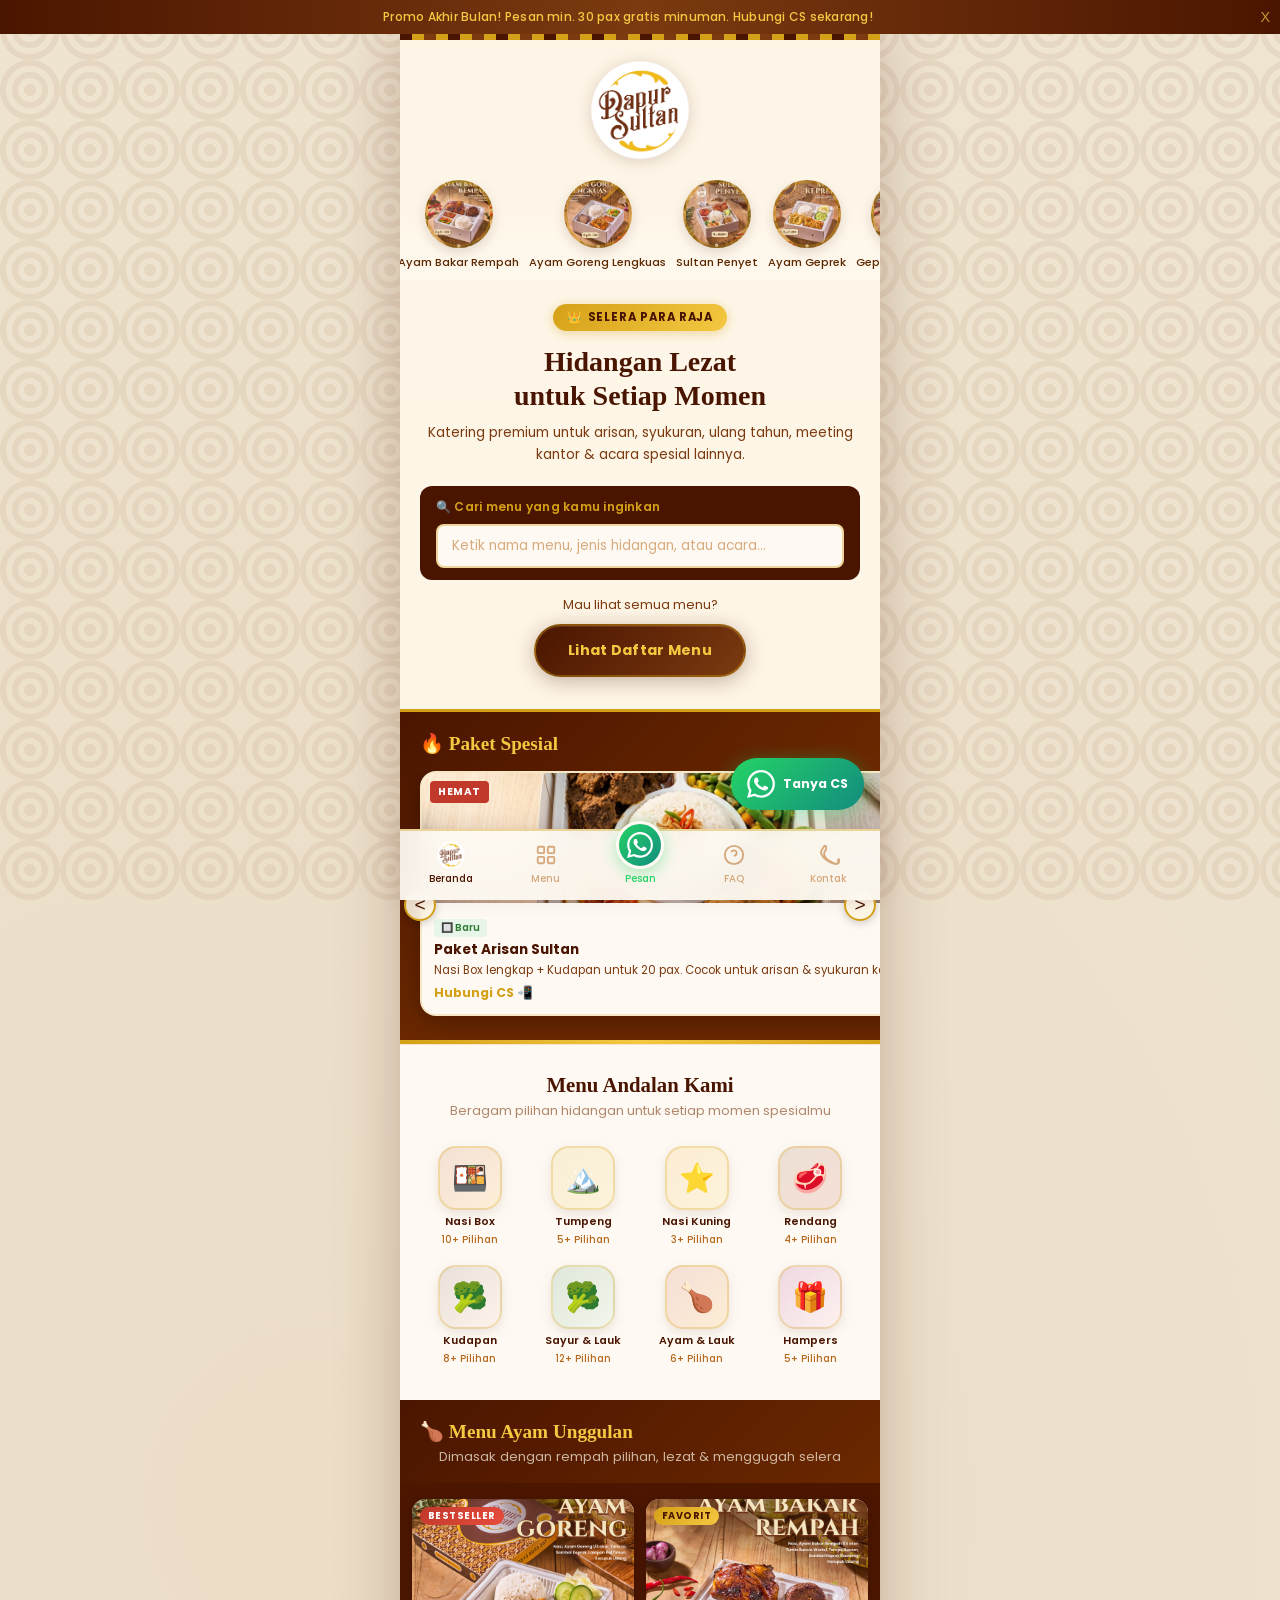
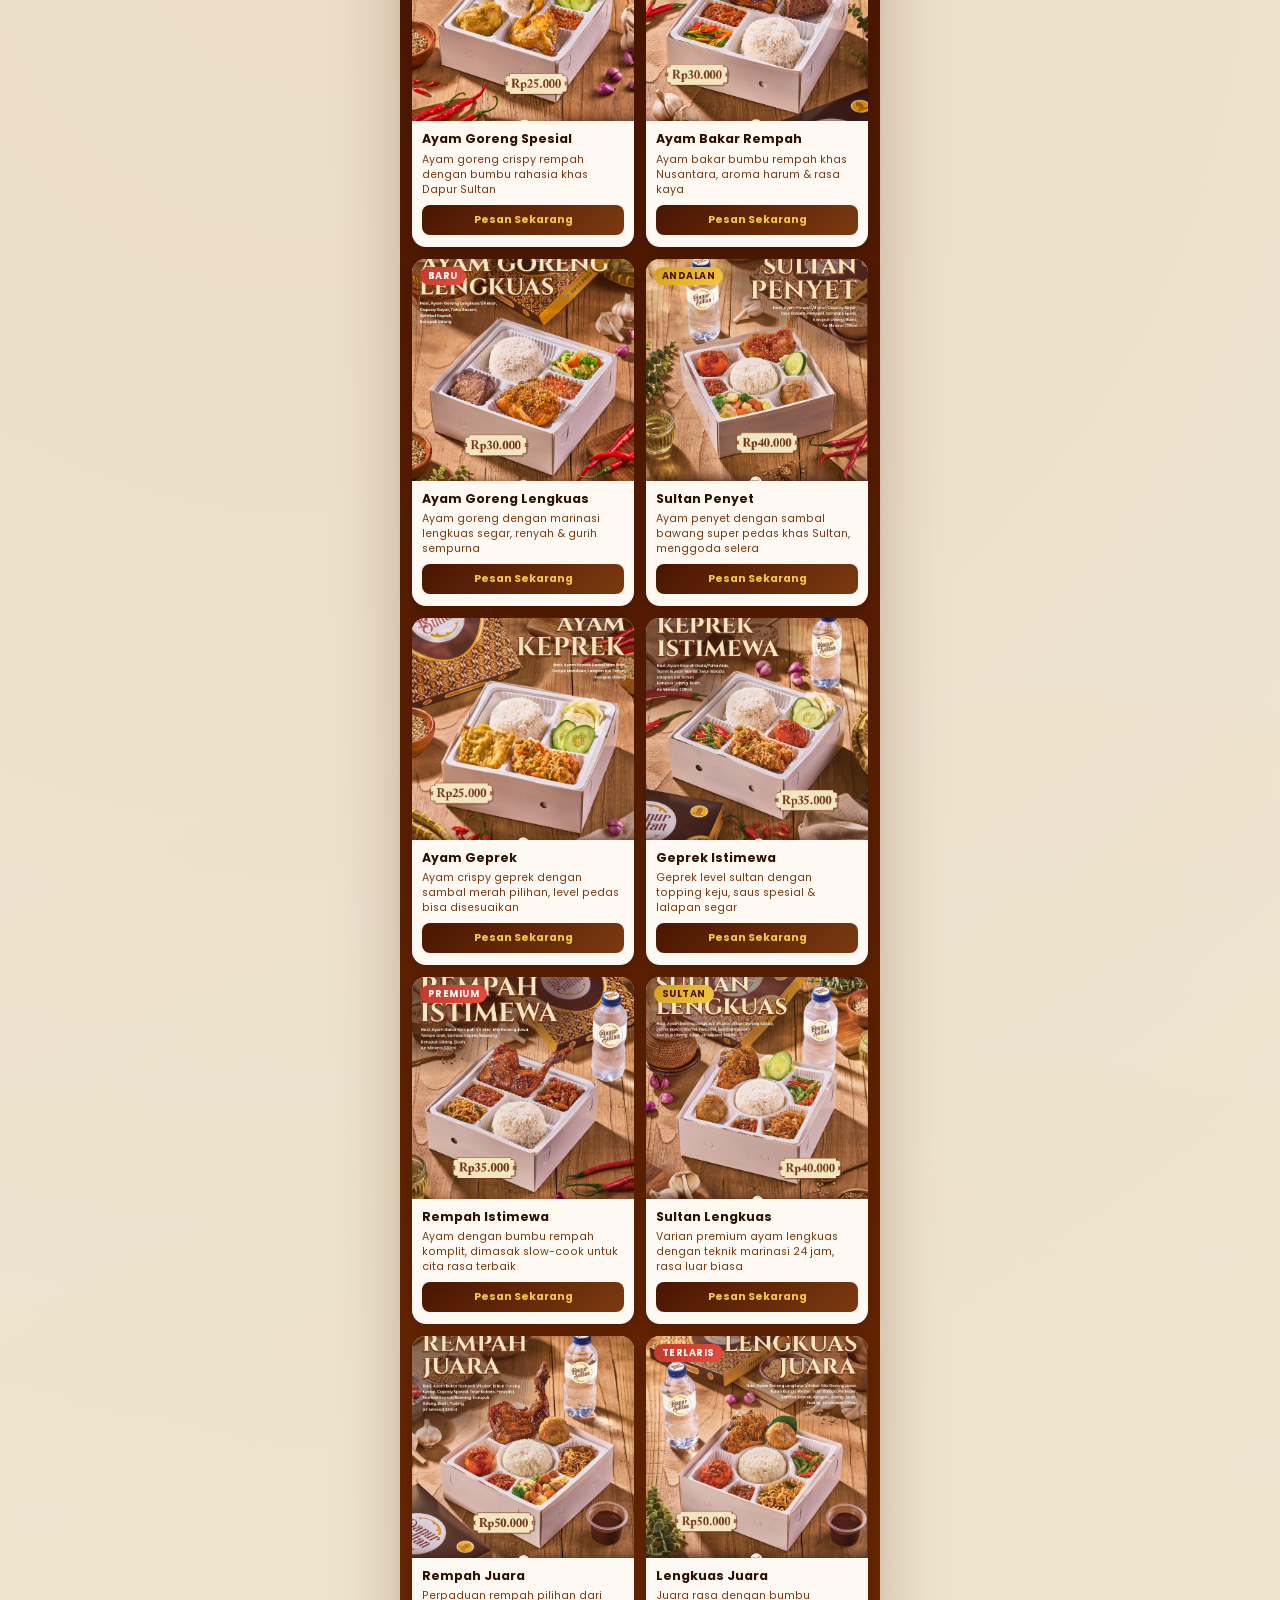
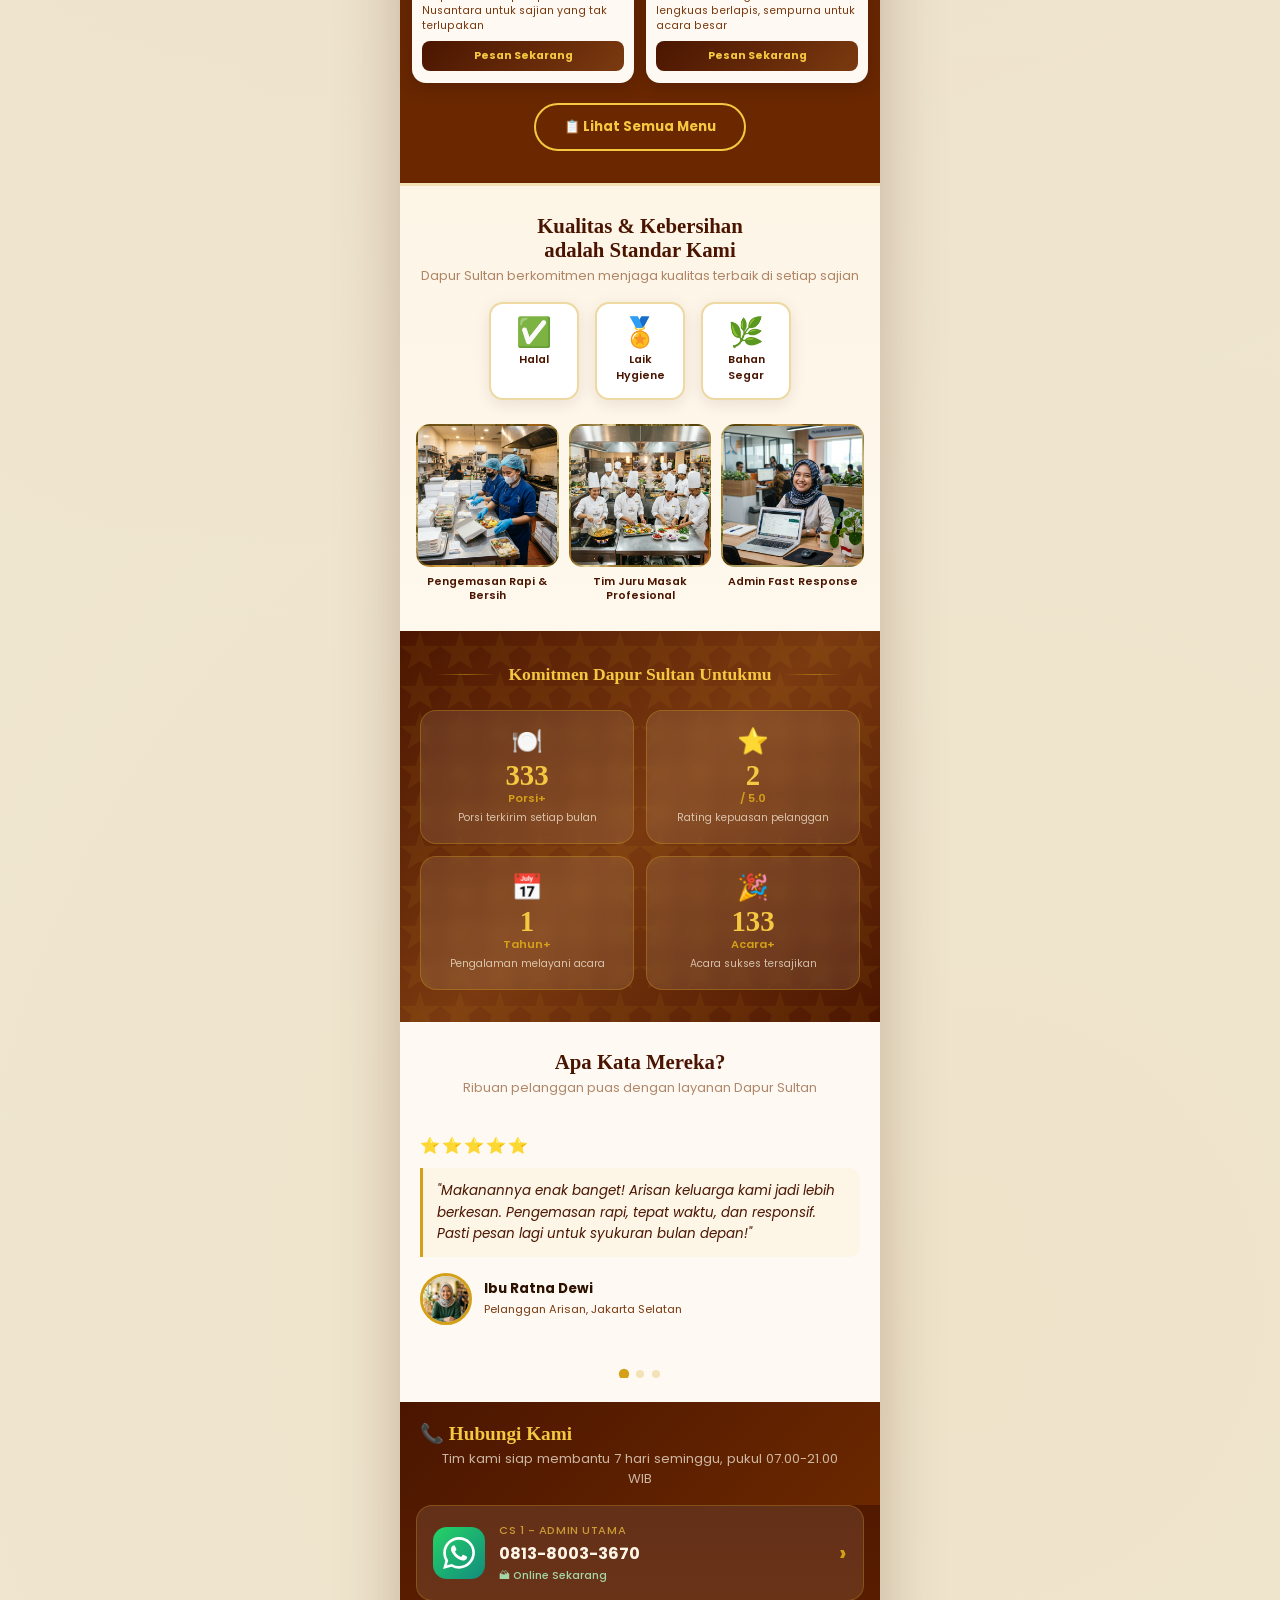
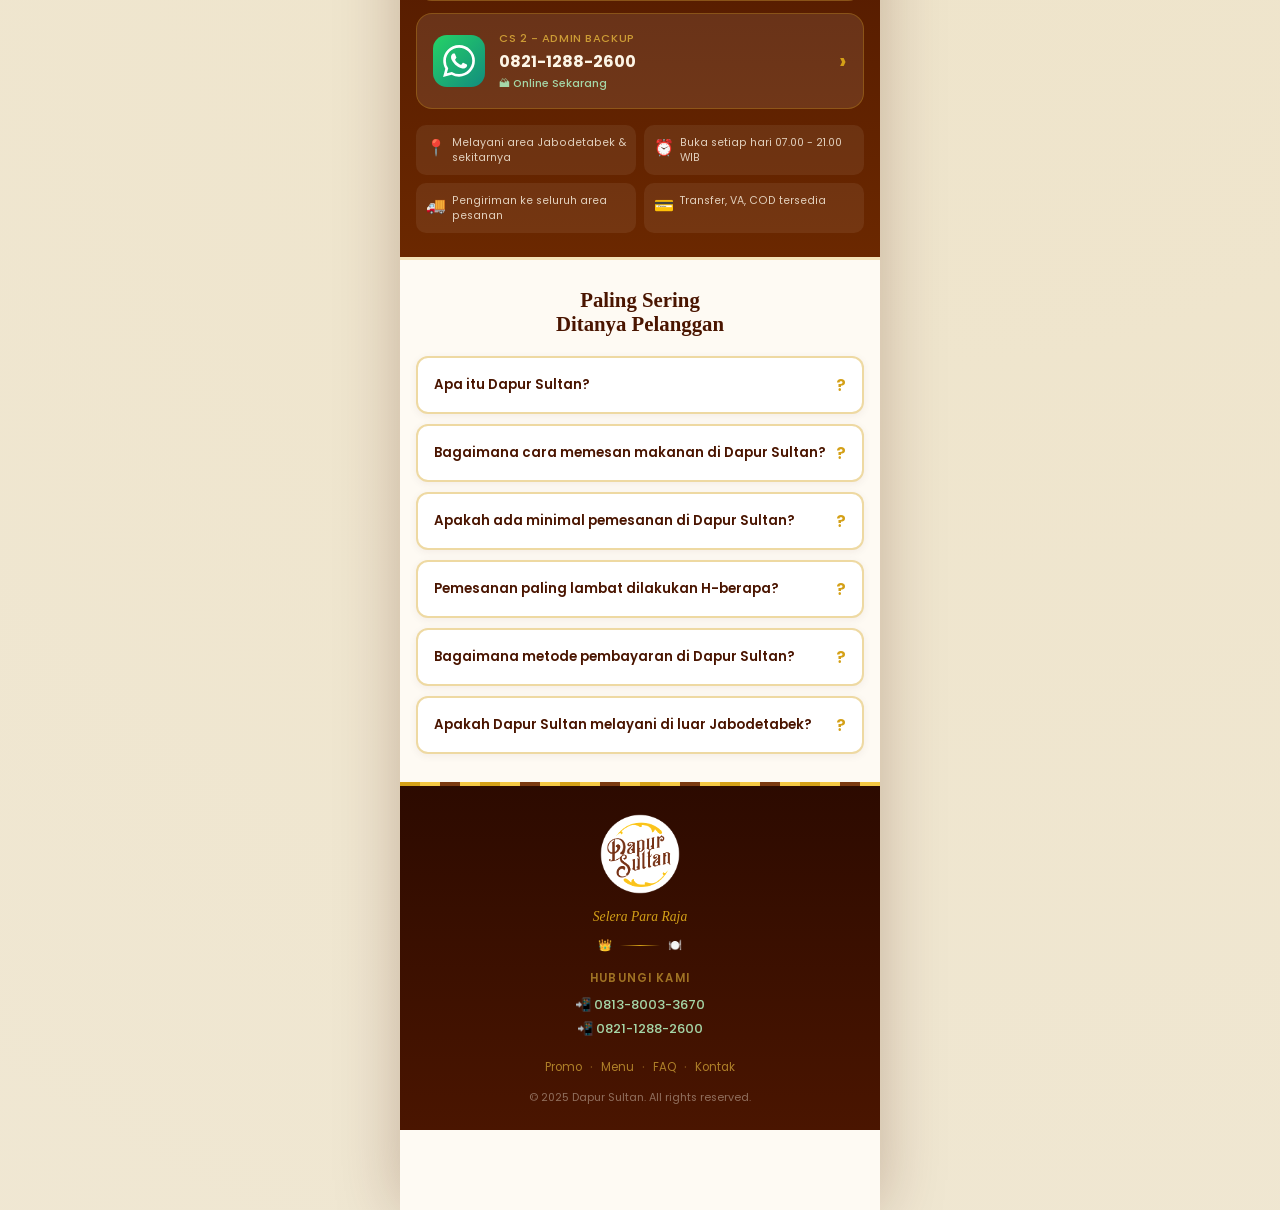
==== index.html @ 9c680553 "update" ====
﻿
<!DOCTYPE html>
<html lang="id">
<head>
  <meta charset="UTF-8" />
  <meta name="viewport" content="width=device-width, initial-scale=1.0, maximum-scale=1.0" />
  <title>Dapur Sultan - Selera Para Raja | Katering Premium</title>
  <meta name="description" content="Dapur Sultan - Katering premium dengan cita rasa terbaik untuk arisan, syukuran, ulang tahun, meeting kantor dan acara spesial. Pesan sekarang via WhatsApp!" />
  <link rel="preconnect" href="https://fonts.googleapis.com" />
  <link rel="preconnect" href="https://fonts.gstatic.com" crossorigin />
  <link href="https://fonts.googleapis.com/css2?family=Poppins:wght@300;400;500;600;700;800&display=swap" rel="stylesheet" />
  <link rel="stylesheet" href="style.css" />
</head>
<body>
<div class="announcement-bar" id="ann-bar">
  Promo Akhir Bulan! Pesan min. 30 pax gratis minuman. Hubungi CS sekarang!
  <button class="ann-close" onclick="document.getElementById('ann-bar').style.display='none'" aria-label="Tutup">X</button>
</div>
<div class="page-wrapper">
  <header class="site-header" id="site-header">
    <div class="header-inner">
      <img src="img/logo.png" alt="Dapur Sultan Logo" class="site-logo" id="site-logo" />
    </div>
    <div class="hero-food-strip" id="hero-food-strip">
      <div class="food-strip-track" id="food-strip-track">
        <div class="food-card"><div class="food-img food-img-real" style="background-image:url('img/ayam_Goreng.png')"></div><span class="food-label">Ayam Goreng</span></div>
        <div class="food-card"><div class="food-img food-img-real" style="background-image:url('img/ayamBakar_rempah.png')"></div><span class="food-label">Ayam Bakar Rempah</span></div>
        <div class="food-card"><div class="food-img food-img-real" style="background-image:url('img/ayamGoreng_lengkuas.png')"></div><span class="food-label">Ayam Goreng Lengkuas</span></div>
        <div class="food-card"><div class="food-img food-img-real" style="background-image:url('img/sultan_penyet.png')"></div><span class="food-label">Sultan Penyet</span></div>
        <div class="food-card"><div class="food-img food-img-real" style="background-image:url('img/ayam_Keprek.png')"></div><span class="food-label">Ayam Geprek</span></div>
        <div class="food-card"><div class="food-img food-img-real" style="background-image:url('img/keprek_istimewa.png')"></div><span class="food-label">Geprek Istimewa</span></div>
        <div class="food-card"><div class="food-img food-img-real" style="background-image:url('img/rempah_istimewa.png')"></div><span class="food-label">Rempah Istimewa</span></div>
        <div class="food-card"><div class="food-img food-img-real" style="background-image:url('img/sultan_lengkuas.png')"></div><span class="food-label">Sultan Lengkuas</span></div>
      </div>
    </div>
    <div class="hero-cta">
      <div class="hero-badge"><span>&#128081;</span><span>Selera Para Raja</span></div>
      <h1 class="hero-title">Hidangan Lezat<br/>untuk Setiap Momen</h1>
      <p class="hero-sub">Katering premium untuk arisan, syukuran, ulang tahun, meeting kantor &amp; acara spesial lainnya.</p>
      <div class="hero-search-wrap">
        <div class="search-label">&#128269; Cari menu yang kamu inginkan</div>
        <input type="text" class="hero-search" id="hero-search" placeholder="Ketik nama menu, jenis hidangan, atau acara..." />
      </div>
      <p class="hero-cta-text">Mau lihat semua menu?</p>
      <a href="https://wa.me/6281380033670?text=Halo%20Dapur%20Sultan%2C%20saya%20ingin%20melihat%20daftar%20menu" class="btn-primary" id="btn-lihat-menu" target="_blank" rel="noopener">Lihat Daftar Menu</a>
    </div>
  </header>
  <section class="promo-section" id="promo-section">
    <div class="section-header-dark"><h2 class="section-title-light">&#128293; Paket Spesial</h2></div>
    <div class="promo-slider" id="promo-slider">
      <div class="promo-track" id="promo-track">
        <div class="promo-card" onclick="openWA('Paket Arisan Sultan')">
          <div class="promo-img-wrap"><div class="promo-img promo-img-real" style="background-image:url('img/promo_arisan.jpg')"></div><span class="promo-badge">HEMAT</span></div>
          <div class="promo-info"><span class="promo-tag-new">&#128306; Baru</span><h3 class="promo-name">Paket Arisan Sultan</h3><p class="promo-desc">Nasi Box lengkap + Kudapan untuk 20 pax. Cocok untuk arisan &amp; syukuran keluarga</p><p class="promo-price">Hubungi CS &#128242;</p></div>
        </div>
        <div class="promo-card" onclick="openWA('Tumpeng Nasi Kuning')">
          <div class="promo-img-wrap"><div class="promo-img promo-img-real" style="background-image:url('img/promo_tumpeng.jpg')"></div><span class="promo-badge promo-badge-gold">ANDALAN</span></div>
          <div class="promo-info"><span class="promo-tag-new">&#128306; Baru</span><h3 class="promo-name">Tumpeng Nasi Kuning</h3><p class="promo-desc">Tumpeng lengkap dengan lauk pilihan. Cocok untuk ulang tahun &amp; syukuran keluarga</p><p class="promo-price">Hubungi CS &#128242;</p></div>
        </div>
        <div class="promo-card" onclick="openWA('Paket Meeting Kantor')">
          <div class="promo-img-wrap"><div class="promo-img promo-img-real" style="background-image:url('img/promo_meeting.jpg')"></div><span class="promo-badge promo-badge-brown">POPULER</span></div>
          <div class="promo-info"><span class="promo-tag-promo">&#128293; Promo</span><h3 class="promo-name">Paket Meeting Kantor</h3><p class="promo-desc">Nasi Box + Snack + Minuman. Tersedia untuk meeting dari 10 pax ke atas</p><p class="promo-price">Hubungi CS &#128242;</p></div>
        </div>
      </div>
      <button class="slider-btn slider-prev" onclick="slidePromo(-1)">&lt;</button>
      <button class="slider-btn slider-next" onclick="slidePromo(1)">&gt;</button>
    </div>
  </section>

  <section class="kategori-section" id="kategori-section">
    <div class="section-header-light"><h2 class="section-title-dark">Menu Andalan Kami</h2><p class="section-sub">Beragam pilihan hidangan untuk setiap momen spesialmu</p></div>
    <div class="kategori-grid">
      <a href="#" class="kat-item" onclick="openWA('Nasi Box')"><div class="kat-icon-wrap" style="background:linear-gradient(135deg,#b5451b22,#f5a62322)"><span class="kat-emoji">&#127857;</span></div><span class="kat-name">Nasi Box</span><span class="kat-count">10+ Pilihan</span></a>
      <a href="#" class="kat-item" onclick="openWA('Tumpeng')"><div class="kat-icon-wrap" style="background:linear-gradient(135deg,#DAA52022,#F5C84222)"><span class="kat-emoji">&#127956;&#65039;</span></div><span class="kat-name">Tumpeng</span><span class="kat-count">5+ Pilihan</span></a>
      <a href="#" class="kat-item" onclick="openWA('Nasi Kuning')"><div class="kat-icon-wrap" style="background:linear-gradient(135deg,#F39C1222,#F5C84222)"><span class="kat-emoji">&#11088;</span></div><span class="kat-name">Nasi Kuning</span><span class="kat-count">3+ Pilihan</span></a>
      <a href="#" class="kat-item" onclick="openWA('Rendang')"><div class="kat-icon-wrap" style="background:linear-gradient(135deg,#7B3A1022,#C0392B22)"><span class="kat-emoji">&#129385;</span></div><span class="kat-name">Rendang</span><span class="kat-count">4+ Pilihan</span></a>
      <a href="#" class="kat-item" onclick="openWA('Kudapan')"><div class="kat-icon-wrap" style="background:linear-gradient(135deg,#5D403722,#FFCCBC22)"><span class="kat-emoji">&#129382;</span></div><span class="kat-name">Kudapan</span><span class="kat-count">8+ Pilihan</span></a>
      <a href="#" class="kat-item" onclick="openWA('Sayur dan Lauk')"><div class="kat-icon-wrap" style="background:linear-gradient(135deg,#196F3D22,#A9DFBF22)"><span class="kat-emoji">&#129382;</span></div><span class="kat-name">Sayur &amp; Lauk</span><span class="kat-count">12+ Pilihan</span></a>
      <a href="#" class="kat-item" onclick="openWA('Ayam Goreng')"><div class="kat-icon-wrap" style="background:linear-gradient(135deg,#C0392B22,#F39C1222)"><span class="kat-emoji">&#127831;</span></div><span class="kat-name">Ayam &amp; Lauk</span><span class="kat-count">6+ Pilihan</span></a>
      <a href="#" class="kat-item" onclick="openWA('Hampers')"><div class="kat-icon-wrap" style="background:linear-gradient(135deg,#88027722,#F8BBD922)"><span class="kat-emoji">&#127873;</span></div><span class="kat-name">Hampers</span><span class="kat-count">5+ Pilihan</span></a>
    </div>
  </section>
  <section class="menu-ayam-section" id="menu-ayam-section">
    <div class="section-header-dark">
      <h2 class="section-title-light">&#127831; Menu Ayam Unggulan</h2>
      <p class="section-sub-light">Dimasak dengan rempah pilihan, lezat &amp; menggugah selera</p>
    </div>
    <div class="menu-ayam-grid" id="menu-ayam-grid">
      <div class="menu-card">
        <div class="menu-card-img"><img src="img/ayam_Goreng.png" alt="Ayam Goreng Spesial" loading="lazy" /><span class="menu-card-badge">Bestseller</span></div>
        <div class="menu-card-info"><h3 class="menu-card-name">Ayam Goreng Spesial</h3><p class="menu-card-desc">Ayam goreng crispy rempah dengan bumbu rahasia khas Dapur Sultan</p><button class="menu-card-btn" onclick="openWA('Ayam Goreng Spesial')">Pesan Sekarang</button></div>
      </div>
      <div class="menu-card">
        <div class="menu-card-img"><img src="img/ayamBakar_rempah.png" alt="Ayam Bakar Rempah" loading="lazy" /><span class="menu-card-badge menu-card-badge-gold">Favorit</span></div>
        <div class="menu-card-info"><h3 class="menu-card-name">Ayam Bakar Rempah</h3><p class="menu-card-desc">Ayam bakar bumbu rempah khas Nusantara, aroma harum &amp; rasa kaya</p><button class="menu-card-btn" onclick="openWA('Ayam Bakar Rempah')">Pesan Sekarang</button></div>
      </div>
      <div class="menu-card">
        <div class="menu-card-img"><img src="img/ayamGoreng_lengkuas.png" alt="Ayam Goreng Lengkuas" loading="lazy" /><span class="menu-card-badge">Baru</span></div>
        <div class="menu-card-info"><h3 class="menu-card-name">Ayam Goreng Lengkuas</h3><p class="menu-card-desc">Ayam goreng dengan marinasi lengkuas segar, renyah &amp; gurih sempurna</p><button class="menu-card-btn" onclick="openWA('Ayam Goreng Lengkuas')">Pesan Sekarang</button></div>
      </div>
      <div class="menu-card">
        <div class="menu-card-img"><img src="img/sultan_penyet.png" alt="Sultan Penyet" loading="lazy" /><span class="menu-card-badge menu-card-badge-gold">Andalan</span></div>
        <div class="menu-card-info"><h3 class="menu-card-name">Sultan Penyet</h3><p class="menu-card-desc">Ayam penyet dengan sambal bawang super pedas khas Sultan, menggoda selera</p><button class="menu-card-btn" onclick="openWA('Sultan Penyet')">Pesan Sekarang</button></div>
      </div>
      <div class="menu-card">
        <div class="menu-card-img"><img src="img/ayam_Keprek.png" alt="Ayam Geprek" loading="lazy" /></div>
        <div class="menu-card-info"><h3 class="menu-card-name">Ayam Geprek</h3><p class="menu-card-desc">Ayam crispy geprek dengan sambal merah pilihan, level pedas bisa disesuaikan</p><button class="menu-card-btn" onclick="openWA('Ayam Geprek')">Pesan Sekarang</button></div>
      </div>
      <div class="menu-card">
        <div class="menu-card-img"><img src="img/keprek_istimewa.png" alt="Geprek Istimewa" loading="lazy" /></div>
        <div class="menu-card-info"><h3 class="menu-card-name">Geprek Istimewa</h3><p class="menu-card-desc">Geprek level sultan dengan topping keju, saus spesial &amp; lalapan segar</p><button class="menu-card-btn" onclick="openWA('Geprek Istimewa')">Pesan Sekarang</button></div>
      </div>
      <div class="menu-card">
        <div class="menu-card-img"><img src="img/rempah_istimewa.png" alt="Rempah Istimewa" loading="lazy" /><span class="menu-card-badge">Premium</span></div>
        <div class="menu-card-info"><h3 class="menu-card-name">Rempah Istimewa</h3><p class="menu-card-desc">Ayam dengan bumbu rempah komplit, dimasak slow-cook untuk cita rasa terbaik</p><button class="menu-card-btn" onclick="openWA('Rempah Istimewa')">Pesan Sekarang</button></div>
      </div>
      <div class="menu-card">
        <div class="menu-card-img"><img src="img/sultan_lengkuas.png" alt="Sultan Lengkuas" loading="lazy" /><span class="menu-card-badge menu-card-badge-gold">Sultan</span></div>
        <div class="menu-card-info"><h3 class="menu-card-name">Sultan Lengkuas</h3><p class="menu-card-desc">Varian premium ayam lengkuas dengan teknik marinasi 24 jam, rasa luar biasa</p><button class="menu-card-btn" onclick="openWA('Sultan Lengkuas')">Pesan Sekarang</button></div>
      </div>
      <div class="menu-card">
        <div class="menu-card-img"><img src="img/rempah_juara.png" alt="Rempah Juara" loading="lazy" /></div>
        <div class="menu-card-info"><h3 class="menu-card-name">Rempah Juara</h3><p class="menu-card-desc">Perpaduan rempah pilihan dari Nusantara untuk sajian yang tak terlupakan</p><button class="menu-card-btn" onclick="openWA('Rempah Juara')">Pesan Sekarang</button></div>
      </div>
      <div class="menu-card">
        <div class="menu-card-img"><img src="img/Lengkuas_Juara.png" alt="Lengkuas Juara" loading="lazy" /><span class="menu-card-badge">Terlaris</span></div>
        <div class="menu-card-info"><h3 class="menu-card-name">Lengkuas Juara</h3><p class="menu-card-desc">Juara rasa dengan bumbu lengkuas berlapis, sempurna untuk acara besar</p><button class="menu-card-btn" onclick="openWA('Lengkuas Juara')">Pesan Sekarang</button></div>
      </div>
    </div>
    <div class="menu-ayam-cta">
      <a href="https://wa.me/6281380033670?text=Halo%20Dapur%20Sultan%2C%20saya%20ingin%20lihat%20menu%20lengkap" class="btn-secondary" target="_blank" rel="noopener">&#128203; Lihat Semua Menu</a>
    </div>
  </section>
  <section class="kualitas-section" id="kualitas-section">
    <div class="section-header-light"><h2 class="section-title-dark">Kualitas &amp; Kebersihan<br/>adalah Standar Kami</h2><p class="section-sub">Dapur Sultan berkomitmen menjaga kualitas terbaik di setiap sajian</p></div>
    <div class="kualitas-badges">
      <div class="qual-badge"><div class="qual-icon">&#9989;</div><span>Halal</span></div>
      <div class="qual-badge"><div class="qual-icon">&#127941;</div><span>Laik Hygiene</span></div>
      <div class="qual-badge"><div class="qual-icon">&#127807;</div><span>Bahan Segar</span></div>
    </div>
    <div class="kualitas-photos">
      <div class="qual-photo-card"><div class="qual-photo qual-photo-real" style="background-image:url('img/qual_pengemasan.jpg')"></div><span class="qual-photo-label">Pengemasan Rapi &amp; Bersih</span></div>
      <div class="qual-photo-card"><div class="qual-photo qual-photo-real" style="background-image:url('img/qual_chef.jpg')"></div><span class="qual-photo-label">Tim Juru Masak Profesional</span></div>
      <div class="qual-photo-card"><div class="qual-photo qual-photo-real" style="background-image:url('img/qual_admin.jpg')"></div><span class="qual-photo-label">Admin Fast Response</span></div>
    </div>
  </section>

  <section class="stats-section" id="stats-section">
    <div class="stats-header"><div class="ornament-line"></div><h2 class="stats-title">Komitmen Dapur Sultan Untukmu</h2><div class="ornament-line"></div></div>
    <div class="stats-grid">
      <div class="stat-card"><div class="stat-icon">&#127869;&#65039;</div><div class="stat-num" data-target="500">0</div><div class="stat-unit">Porsi+</div><div class="stat-label">Porsi terkirim setiap bulan</div></div>
      <div class="stat-card"><div class="stat-icon">&#11088;</div><div class="stat-num" data-target="4.9">0</div><div class="stat-unit">/ 5.0</div><div class="stat-label">Rating kepuasan pelanggan</div></div>
      <div class="stat-card"><div class="stat-icon">&#128197;</div><div class="stat-num" data-target="3">0</div><div class="stat-unit">Tahun+</div><div class="stat-label">Pengalaman melayani acara</div></div>
      <div class="stat-card"><div class="stat-icon">&#127881;</div><div class="stat-num" data-target="200">0</div><div class="stat-unit">Acara+</div><div class="stat-label">Acara sukses tersajikan</div></div>
    </div>
  </section>

  <section class="testimoni-section" id="testimoni-section">
    <div class="section-header-light">
      <h2 class="section-title-dark">Apa Kata Mereka?</h2>
      <p class="section-sub">Ribuan pelanggan puas dengan layanan Dapur Sultan</p>
    </div>
    <div class="testi-slider" id="testi-slider">
      <div class="testi-track" id="testi-track">
        <div class="testi-card" id="testi-1">
          <div class="testi-stars">&#11088;&#11088;&#11088;&#11088;&#11088;</div>
          <p class="testi-text">"Makanannya enak banget! Arisan keluarga kami jadi lebih berkesan. Pengemasan rapi, tepat waktu, dan responsif. Pasti pesan lagi untuk syukuran bulan depan!"</p>
          <div class="testi-user">
            <img src="img/testi_1.jpg" alt="Ibu Ratna" class="testi-avatar" />
            <div class="testi-user-info"><span class="testi-name">Ibu Ratna Dewi</span><span class="testi-role">Pelanggan Arisan, Jakarta Selatan</span></div>
          </div>
        </div>
        <div class="testi-card" id="testi-2">
          <div class="testi-stars">&#11088;&#11088;&#11088;&#11088;&#11088;</div>
          <p class="testi-text">"Pesan untuk meeting kantor 50 orang. Kualitas luar biasa, nasi boxnya lengkap dan variatif. Admin sangat responsif dan profesional. Recommended banget buat acara korporat!"</p>
          <div class="testi-user">
            <img src="img/testi_2.jpg" alt="Pak Hendra" class="testi-avatar" />
            <div class="testi-user-info"><span class="testi-name">Bapak Hendra Gunawan</span><span class="testi-role">Manager HRD, Tangerang</span></div>
          </div>
        </div>
        <div class="testi-card" id="testi-3">
          <div class="testi-stars">&#11088;&#11088;&#11088;&#11088;&#11088;</div>
          <p class="testi-text">"Tumpeng untuk ulang tahun mama sangat cantik dan rasanya juara! Semua tamu nanya katering mana. Harga terjangkau untuk kualitas premium. Terima kasih Dapur Sultan!"</p>
          <div class="testi-user">
            <img src="img/testi_3.jpg" alt="Mbak Dina" class="testi-avatar" />
            <div class="testi-user-info"><span class="testi-name">Dina Pratiwi</span><span class="testi-role">Pelanggan Setia, Bekasi</span></div>
          </div>
        </div>
      </div>
      <div class="testi-dots" id="testi-dots">
        <button class="testi-dot active" onclick="goTesti(0)"></button>
        <button class="testi-dot" onclick="goTesti(1)"></button>
        <button class="testi-dot" onclick="goTesti(2)"></button>
      </div>
    </div>
  </section>
  <section class="contact-section" id="contact-section">
    <div class="section-header-dark"><h2 class="section-title-light">&#128222; Hubungi Kami</h2><p class="section-sub-light">Tim kami siap membantu 7 hari seminggu, pukul 07.00-21.00 WIB</p></div>
    <div class="contact-cards">
      <a href="https://wa.me/6281380033670?text=Halo%20Dapur%20Sultan%2C%20saya%20ingin%20pesan%20katering" class="contact-card" id="contact-wa1" target="_blank" rel="noopener">
        <div class="contact-card-icon wa-icon"><svg viewBox="0 0 24 24" fill="currentColor" width="32" height="32"><path d="M17.472 14.382c-.297-.149-1.758-.867-2.03-.967-.273-.099-.471-.148-.67.15-.197.297-.767.966-.94 1.164-.173.199-.347.223-.644.075-.297-.15-1.255-.463-2.39-1.475-.883-.788-1.48-1.761-1.653-2.059-.173-.297-.018-.458.13-.606.134-.133.298-.347.446-.52.149-.174.198-.298.298-.497.099-.198.05-.371-.025-.52-.075-.149-.669-1.612-.916-2.207-.242-.579-.487-.5-.669-.51-.173-.008-.371-.01-.57-.01-.198 0-.52.074-.792.372-.272.297-1.04 1.016-1.04 2.479 0 1.462 1.065 2.875 1.213 3.074.149.198 2.096 3.2 5.077 4.487.709.306 1.262.489 1.694.625.712.227 1.36.195 1.871.118.571-.085 1.758-.719 2.006-1.413.248-.694.248-1.289.173-1.413-.074-.124-.272-.198-.57-.347m-5.421 7.403h-.004a9.87 9.87 0 01-5.031-1.378l-.361-.214-3.741.982.998-3.648-.235-.374a9.86 9.86 0 01-1.51-5.26c.001-5.45 4.436-9.884 9.888-9.884 2.64 0 5.122 1.03 6.988 2.898a9.825 9.825 0 012.893 6.994c-.003 5.45-4.437 9.884-9.885 9.884m8.413-18.297A11.815 11.815 0 0012.05 0C5.495 0 .16 5.335.157 11.892c0 2.096.547 4.142 1.588 5.945L.057 24l6.305-1.654a11.882 11.882 0 005.683 1.448h.005c6.554 0 11.890-5.335 11.893-11.893a11.821 11.821 0 00-3.48-8.413z"/></svg></div>
        <div class="contact-card-info"><span class="contact-card-label">CS 1 - Admin Utama</span><span class="contact-card-num">0813-8003-3670</span><span class="contact-card-status">&#127956; Online Sekarang</span></div>
        <span class="contact-card-arrow">&#8250;</span>
      </a>
      <a href="https://wa.me/6282112882600?text=Halo%20Dapur%20Sultan%2C%20saya%20ingin%20pesan%20katering" class="contact-card" id="contact-wa2" target="_blank" rel="noopener">
        <div class="contact-card-icon wa-icon"><svg viewBox="0 0 24 24" fill="currentColor" width="32" height="32"><path d="M17.472 14.382c-.297-.149-1.758-.867-2.03-.967-.273-.099-.471-.148-.67.15-.197.297-.767.966-.94 1.164-.173.199-.347.223-.644.075-.297-.15-1.255-.463-2.39-1.475-.883-.788-1.48-1.761-1.653-2.059-.173-.297-.018-.458.13-.606.134-.133.298-.347.446-.52.149-.174.198-.298.298-.497.099-.198.05-.371-.025-.52-.075-.149-.669-1.612-.916-2.207-.242-.579-.487-.5-.669-.51-.173-.008-.371-.01-.57-.01-.198 0-.52.074-.792.372-.272.297-1.04 1.016-1.04 2.479 0 1.462 1.065 2.875 1.213 3.074.149.198 2.096 3.2 5.077 4.487.709.306 1.262.489 1.694.625.712.227 1.36.195 1.871.118.571-.085 1.758-.719 2.006-1.413.248-.694.248-1.289.173-1.413-.074-.124-.272-.198-.57-.347m-5.421 7.403h-.004a9.87 9.87 0 01-5.031-1.378l-.361-.214-3.741.982.998-3.648-.235-.374a9.86 9.86 0 01-1.51-5.26c.001-5.45 4.436-9.884 9.888-9.884 2.64 0 5.122 1.03 6.988 2.898a9.825 9.825 0 012.893 6.994c-.003 5.45-4.437 9.884-9.885 9.884m8.413-18.297A11.815 11.815 0 0012.05 0C5.495 0 .16 5.335.157 11.892c0 2.096.547 4.142 1.588 5.945L.057 24l6.305-1.654a11.882 11.882 0 005.683 1.448h.005c6.554 0 11.890-5.335 11.893-11.893a11.821 11.821 0 00-3.48-8.413z"/></svg></div>
        <div class="contact-card-info"><span class="contact-card-label">CS 2 - Admin Backup</span><span class="contact-card-num">0821-1288-2600</span><span class="contact-card-status">&#127956; Online Sekarang</span></div>
        <span class="contact-card-arrow">&#8250;</span>
      </a>
    </div>
    <div class="contact-info-row">
      <div class="contact-info-item"><span class="contact-info-icon">&#128205;</span><span>Melayani area Jabodetabek &amp; sekitarnya</span></div>
      <div class="contact-info-item"><span class="contact-info-icon">&#9200;</span><span>Buka setiap hari 07.00 - 21.00 WIB</span></div>
      <div class="contact-info-item"><span class="contact-info-icon">&#128666;</span><span>Pengiriman ke seluruh area pesanan</span></div>
      <div class="contact-info-item"><span class="contact-info-icon">&#128179;</span><span>Transfer, VA, COD tersedia</span></div>
    </div>
  </section>
  <section class="faq-section" id="faq-section">
    <div class="section-header-light"><h2 class="section-title-dark">Paling Sering<br/>Ditanya Pelanggan</h2></div>
    <div class="faq-list" id="faq-list">
      <div class="faq-item" id="faq-1"><button class="faq-q" onclick="toggleFaq(1)"><span>Apa itu Dapur Sultan?</span><span class="faq-arrow">?</span></button><div class="faq-a" id="faq-ans-1" hidden><p>Dapur Sultan adalah layanan katering yang menyediakan berbagai pilihan hidangan untuk acara kecil maupun besar. Dengan menu yang lezat dan berkualitas, Dapur Sultan cocok untuk arisan, syukuran, ulang tahun, meeting kantor, hingga berbagai acara spesial lainnya.</p><p>Mau acara lebih praktis tanpa pusing urusan makanan? Serahkan hidangannya kepada Dapur Sultan.</p></div></div>
      <div class="faq-item" id="faq-2"><button class="faq-q" onclick="toggleFaq(2)"><span>Bagaimana cara memesan makanan di Dapur Sultan?</span><span class="faq-arrow">?</span></button><div class="faq-a" id="faq-ans-2" hidden><p>Pilih menu yang kamu inginkan, tentukan jumlah pesanan dan tanggal acara, lalu hubungi Customer Service Dapur Sultan melalui salah satu nomor berikut:</p><div class="faq-wa-links"><a href="https://wa.me/6281380033670" class="faq-wa-btn" target="_blank">CS 1: 0813-8003-3670</a><a href="https://wa.me/6282112882600" class="faq-wa-btn" target="_blank">CS 2: 0821-1288-2600</a></div></div></div>
      <div class="faq-item" id="faq-3"><button class="faq-q" onclick="toggleFaq(3)"><span>Apakah ada minimal pemesanan di Dapur Sultan?</span><span class="faq-arrow">?</span></button><div class="faq-a" id="faq-ans-3" hidden><p>Ya, Dapur Sultan menerima pemesanan dengan minimal <strong>10 pax</strong>. Jumlah tersebut dapat disesuaikan dengan kebutuhan acaramu.</p></div></div>
      <div class="faq-item" id="faq-4"><button class="faq-q" onclick="toggleFaq(4)"><span>Pemesanan paling lambat dilakukan H-berapa?</span><span class="faq-arrow">?</span></button><div class="faq-a" id="faq-ans-4" hidden><p>Untuk memastikan pesanan dapat dipersiapkan dengan optimal, kami menyarankan pemesanan dilakukan maksimal <strong>H-1</strong> sebelum acara. Untuk acara besar (50+ pax) disarankan minimal H-3.</p></div></div>
      <div class="faq-item" id="faq-5"><button class="faq-q" onclick="toggleFaq(5)"><span>Bagaimana metode pembayaran di Dapur Sultan?</span><span class="faq-arrow">?</span></button><div class="faq-a" id="faq-ans-5" hidden><p>Pembayaran dapat dilakukan melalui <strong>Transfer / Virtual Account (VA)</strong> maupun <strong>Cash On Delivery</strong>. Kamu dapat memberikan DP terlebih dahulu, dengan pelunasan maksimal pada hari H pengiriman.</p></div></div>
      <div class="faq-item" id="faq-6"><button class="faq-q" onclick="toggleFaq(6)"><span>Apakah Dapur Sultan melayani di luar Jabodetabek?</span><span class="faq-arrow">?</span></button><div class="faq-a" id="faq-ans-6" hidden><p>Saat ini Dapur Sultan melayani area <strong>Jabodetabek</strong> dan sekitarnya. Untuk wilayah lain, silakan hubungi CS kami terlebih dahulu untuk konfirmasi ketersediaan pengiriman.</p></div></div>
    </div>
  </section>

  <footer class="site-footer" id="site-footer">
    <div class="footer-inner">
      <img src="img/logo.png" alt="Dapur Sultan" class="footer-logo" />
      <p class="footer-tagline">Selera Para Raja</p>
      <div class="footer-ornament"><span>&#128081;</span><span class="ornament-dash"></span><span>&#127869;&#65039;</span></div>
      <div class="footer-contact">
        <p class="footer-label">Hubungi Kami</p>
        <a href="https://wa.me/6281380033670" class="footer-wa" target="_blank">&#128242; 0813-8003-3670</a>
        <a href="https://wa.me/6282112882600" class="footer-wa" target="_blank">&#128242; 0821-1288-2600</a>
      </div>
      <div class="footer-links">
        <a href="#promo-section" class="footer-link">Promo</a>
        <span class="footer-sep">&#183;</span>
        <a href="#menu-ayam-section" class="footer-link">Menu</a>
        <span class="footer-sep">&#183;</span>
        <a href="#faq-section" class="footer-link">FAQ</a>
        <span class="footer-sep">&#183;</span>
        <a href="#contact-section" class="footer-link">Kontak</a>
      </div>
      <p class="footer-copy">&copy; 2025 Dapur Sultan. All rights reserved.</p>
    </div>
  </footer>
  <nav class="bottom-nav" id="bottom-nav">
    <a href="#" class="nav-item nav-active" id="nav-home"><div class="nav-icon-wrap"><img src="img/logo.png" alt="" class="nav-logo-icon" /></div><span>Beranda</span></a>
    <a href="#menu-ayam-section" class="nav-item" id="nav-menu"><div class="nav-icon-wrap"><svg viewBox="0 0 24 24" fill="none" stroke="currentColor" stroke-width="2" width="22" height="22"><rect x="3" y="3" width="7" height="7" rx="1"/><rect x="14" y="3" width="7" height="7" rx="1"/><rect x="14" y="14" width="7" height="7" rx="1"/><rect x="3" y="14" width="7" height="7" rx="1"/></svg></div><span>Menu</span></a>
    <a href="https://wa.me/6281380033670?text=Halo%20Dapur%20Sultan%2C%20saya%20ingin%20pesan" class="nav-item nav-item-wa" id="nav-pesan" target="_blank" rel="noopener"><div class="nav-icon-wa"><svg viewBox="0 0 24 24" fill="currentColor" width="26" height="26"><path d="M17.472 14.382c-.297-.149-1.758-.867-2.03-.967-.273-.099-.471-.148-.67.15-.197.297-.767.966-.94 1.164-.173.199-.347.223-.644.075-.297-.15-1.255-.463-2.39-1.475-.883-.788-1.48-1.761-1.653-2.059-.173-.297-.018-.458.13-.606.134-.133.298-.347.446-.52.149-.174.198-.298.298-.497.099-.198.05-.371-.025-.52-.075-.149-.669-1.612-.916-2.207-.242-.579-.487-.5-.669-.51-.173-.008-.371-.01-.57-.01-.198 0-.52.074-.792.372-.272.297-1.04 1.016-1.04 2.479 0 1.462 1.065 2.875 1.213 3.074.149.198 2.096 3.2 5.077 4.487.709.306 1.262.489 1.694.625.712.227 1.36.195 1.871.118.571-.085 1.758-.719 2.006-1.413.248-.694.248-1.289.173-1.413-.074-.124-.272-.198-.57-.347m-5.421 7.403h-.004a9.87 9.87 0 01-5.031-1.378l-.361-.214-3.741.982.998-3.648-.235-.374a9.86 9.86 0 01-1.51-5.26c.001-5.45 4.436-9.884 9.888-9.884 2.64 0 5.122 1.03 6.988 2.898a9.825 9.825 0 012.893 6.994c-.003 5.45-4.437 9.884-9.885 9.884m8.413-18.297A11.815 11.815 0 0012.05 0C5.495 0 .16 5.335.157 11.892c0 2.096.547 4.142 1.588 5.945L.057 24l6.305-1.654a11.882 11.882 0 005.683 1.448h.005c6.554 0 11.890-5.335 11.893-11.893a11.821 11.821 0 00-3.48-8.413z"/></svg></div><span>Pesan</span></a>
    <a href="#faq-section" class="nav-item" id="nav-faq"><div class="nav-icon-wrap"><svg viewBox="0 0 24 24" fill="none" stroke="currentColor" stroke-width="2" width="22" height="22"><circle cx="12" cy="12" r="10"/><path d="M9.09 9a3 3 0 015.83 1c0 2-3 3-3 3"/><line x1="12" y1="17" x2="12.01" y2="17"/></svg></div><span>FAQ</span></a>
    <a href="#contact-section" class="nav-item" id="nav-kontak"><div class="nav-icon-wrap"><svg viewBox="0 0 24 24" fill="none" stroke="currentColor" stroke-width="2" width="22" height="22"><path d="M22 16.92v3a2 2 0 01-2.18 2 19.79 19.79 0 01-8.63-3.07A19.5 19.5 0 013.07 9.63 19.79 19.79 0 017 2a2 2 0 011.92.5v2.9A2 2 0 017.48 7.5C6.76 9 6.54 10.6 7 12c.3 1 .77 1.9 1.43 2.73l.4.5A11 11 0 0012 18a11 11 0 002.73 1.43l.5.4c.83.66 1.73 1.13 2.73 1.43 1.4.46 3 .24 4.5-.48A2 2 0 0124 19.08v-2.16z"/></svg></div><span>Kontak</span></a>
  </nav>
</div>

<a href="https://wa.me/6281380033670?text=Halo%20Dapur%20Sultan%2C%20saya%20ingin%20bertanya" class="float-wa" id="float-wa" target="_blank" rel="noopener">
  <svg viewBox="0 0 24 24" fill="currentColor" width="28" height="28"><path d="M17.472 14.382c-.297-.149-1.758-.867-2.03-.967-.273-.099-.471-.148-.67.15-.197.297-.767.966-.94 1.164-.173.199-.347.223-.644.075-.297-.15-1.255-.463-2.39-1.475-.883-.788-1.48-1.761-1.653-2.059-.173-.297-.018-.458.13-.606.134-.133.298-.347.446-.52.149-.174.198-.298.298-.497.099-.198.05-.371-.025-.52-.075-.149-.669-1.612-.916-2.207-.242-.579-.487-.5-.669-.51-.173-.008-.371-.01-.57-.01-.198 0-.52.074-.792.372-.272.297-1.04 1.016-1.04 2.479 0 1.462 1.065 2.875 1.213 3.074.149.198 2.096 3.2 5.077 4.487.709.306 1.262.489 1.694.625.712.227 1.36.195 1.871.118.571-.085 1.758-.719 2.006-1.413.248-.694.248-1.289.173-1.413-.074-.124-.272-.198-.57-.347m-5.421 7.403h-.004a9.87 9.87 0 01-5.031-1.378l-.361-.214-3.741.982.998-3.648-.235-.374a9.86 9.86 0 01-1.51-5.26c.001-5.45 4.436-9.884 9.888-9.884 2.64 0 5.122 1.03 6.988 2.898a9.825 9.825 0 012.893 6.994c-.003 5.45-4.437 9.884-9.885 9.884m8.413-18.297A11.815 11.815 0 0012.05 0C5.495 0 .16 5.335.157 11.892c0 2.096.547 4.142 1.588 5.945L.057 24l6.305-1.654a11.882 11.882 0 005.683 1.448h.005c6.554 0 11.890-5.335 11.893-11.893a11.821 11.821 0 00-3.48-8.413z"/></svg>
  <span class="float-wa-label">Tanya CS</span>
</a>
<script src="main.js"></script>
</body>
</html>
---- style.css ----
﻿/* ===============================================
   DAPUR SULTAN – Royal Indonesian Batik Theme
   Color Palette:
   Brown Dark:  #4A1500
   Brown Mid:   #7B3A10
   Brown Light: #B5661B
   Cream:       #FDF5E6
   Gold:        #D4A017
   Gold Light:  #F5C842
   White:       #FFFFFF
   Text Dark:   #2C1000
=============================================== */

/* ===== RESET & BASE ===== */
*, *::before, *::after { box-sizing: border-box; margin: 0; padding: 0; }
html { scroll-behavior: smooth; font-size: 16px; }
body {
  font-family: 'Poppins', sans-serif;
  background: #F0E8D5;
  background-image:
    radial-gradient(circle at 25% 25%, rgba(180,90,30,0.08) 0%, transparent 50%),
    radial-gradient(circle at 75% 75%, rgba(212,160,23,0.06) 0%, transparent 50%);
  color: #2C1000;
  min-height: 100vh;
  overflow-x: hidden;
}

/* ===== BATIK BACKGROUND PATTERN ===== */
body::before {
  content: '';
  position: fixed;
  inset: 0;
  background-image: url("data:image/svg+xml,%3Csvg width='60' height='60' viewBox='0 0 60 60' xmlns='http://www.w3.org/2000/svg'%3E%3Cg fill='none' fill-rule='evenodd'%3E%3Cg fill='%237B3A10' fill-opacity='0.07'%3E%3Cpath d='M30 0C13.43 0 0 13.43 0 30s13.43 30 30 30 30-13.43 30-30S46.57 0 30 0zm0 54C16.77 54 6 43.23 6 30S16.77 6 30 6s24 10.77 24 24S43.23 54 30 54z'/%3E%3Cpath d='M30 12c-9.94 0-18 8.06-18 18s8.06 18 18 18 18-8.06 18-18-8.06-18-18-18zm0 30c-6.63 0-12-5.37-12-12s5.37-12 12-12 12 5.37 12 12-5.37 12-12 12z'/%3E%3Cpath d='M30 24c-3.31 0-6 2.69-6 6s2.69 6 6 6 6-2.69 6-6-2.69-6-6-6z'/%3E%3C/g%3E%3C/g%3E%3C/svg%3E");
  background-size: 60px 60px;
  pointer-events: none;
  z-index: 0;
}

/* ===== ANNOUNCEMENT BAR ===== */
.announcement-bar {
  position: sticky;
  top: 0;
  z-index: 1000;
  background: linear-gradient(90deg, #4A1500, #7B3A10, #4A1500);
  color: #F5C842;
  font-size: 0.75rem;
  font-weight: 500;
  text-align: center;
  padding: 8px 40px 8px 16px;
  letter-spacing: 0.02em;
}
.ann-close {
  position: absolute;
  right: 10px;
  top: 50%;
  transform: translateY(-50%);
  background: none;
  border: none;
  color: #F5C842;
  cursor: pointer;
  font-size: 0.9rem;
  opacity: 0.7;
  transition: opacity 0.2s;
}
.ann-close:hover { opacity: 1; }

/* ===== PAGE WRAPPER ===== */
.page-wrapper {
  position: relative;
  z-index: 1;
  max-width: 480px;
  margin: 0 auto;
  background: #FEFAF3;
  box-shadow: 0 0 60px rgba(74,21,0,0.25);
  min-height: 100vh;
  padding-bottom: 80px;
}

/* ===== HEADER / HERO ===== */
.site-header {
  background: linear-gradient(180deg, #FDF5E6 0%, #FEF8ED 100%);
  position: relative;
  padding-bottom: 0;
  border-bottom: 3px solid #D4A017;
}

/* Batik top decoration */
.site-header::before {
  content: '';
  display: block;
  height: 6px;
  background: repeating-linear-gradient(90deg, #4A1500 0px, #4A1500 12px, #D4A017 12px, #D4A017 24px, #7B3A10 24px, #7B3A10 36px, #D4A017 36px, #D4A017 48px);
}

.header-inner {
  display: flex;
  justify-content: center;
  padding: 20px 16px 12px;
}

.site-logo {
  width: 100px;
  height: auto;
  filter: drop-shadow(0 2px 8px rgba(74,21,0,0.18));
  animation: logoFloat 3s ease-in-out infinite;
}

@keyframes logoFloat {
  0%, 100% { transform: translateY(0); }
  50% { transform: translateY(-4px); }
}

/* ===== FOOD CAROUSEL ===== */
.food-carousel {
  overflow-x: auto;
  scrollbar-width: none;
  -ms-overflow-style: none;
  padding: 12px 16px;
}
.food-carousel::-webkit-scrollbar { display: none; }

.food-carousel-track {
  display: flex;
  gap: 10px;
  width: max-content;
  animation: carouselSlide 20s linear infinite;
}

.food-carousel-track:hover { animation-play-state: paused; }

@keyframes carouselSlide {
  0% { transform: translateX(0); }
  100% { transform: translateX(-50%); }
}

.food-card {
  display: flex;
  flex-direction: column;
  align-items: center;
  gap: 6px;
  cursor: pointer;
  flex-shrink: 0;
}

.food-img {
  width: 68px;
  height: 68px;
  border-radius: 50%;
  display: flex;
  align-items: center;
  justify-content: center;
  border: 3px solid #D4A01766;
  box-shadow: 0 4px 12px rgba(74,21,0,0.15);
  transition: transform 0.25s ease, box-shadow 0.25s ease;
  position: relative;
  overflow: hidden;
}
.food-img::after {
  content: '';
  position: absolute;
  inset: 0;
  background: linear-gradient(135deg, rgba(255,255,255,0.2) 0%, transparent 60%);
  border-radius: 50%;
}
.food-img:hover { transform: scale(1.1) rotate(-3deg); box-shadow: 0 8px 20px rgba(74,21,0,0.25); }

.food-emoji {
  font-size: 1.9rem;
  line-height: 1;
  position: relative;
  z-index: 1;
  filter: drop-shadow(0 2px 4px rgba(0,0,0,0.3));
}

.food-label {
  font-size: 0.7rem;
  font-weight: 500;
  color: #5C2800;
  text-align: center;
  white-space: nowrap;
}

/* ===== HERO CTA ===== */
.hero-cta {
  padding: 24px 20px 32px;
  text-align: center;
  background: linear-gradient(180deg, rgba(253,245,230,0) 0%, #FDF5E6 30%, #FDF5E6 100%);
}

.hero-badge {
  display: inline-flex;
  align-items: center;
  gap: 6px;
  background: linear-gradient(135deg, #D4A017, #F5C842);
  color: #4A1500;
  font-size: 0.72rem;
  font-weight: 700;
  letter-spacing: 0.08em;
  text-transform: uppercase;
  padding: 5px 14px;
  border-radius: 100px;
  margin-bottom: 14px;
  box-shadow: 0 2px 12px rgba(212,160,23,0.4);
}

.hero-title {
  font-family: 'Playfair Display', serif;
  font-size: 1.75rem;
  font-weight: 700;
  color: #4A1500;
  line-height: 1.2;
  margin-bottom: 10px;
}

.hero-sub {
  font-size: 0.85rem;
  color: #7B3A10;
  line-height: 1.6;
  margin-bottom: 20px;
}

.hero-search-wrap {
  background: #4A1500;
  border-radius: 12px;
  padding: 12px 16px;
  margin-bottom: 16px;
  text-align: left;
}

.search-label {
  color: #D4A017;
  font-size: 0.75rem;
  font-weight: 600;
  margin-bottom: 8px;
  letter-spacing: 0.02em;
}

.hero-search {
  width: 100%;
  background: #FEFAF3;
  border: 2px solid #D4A01766;
  border-radius: 8px;
  padding: 10px 14px;
  font-family: 'Poppins', sans-serif;
  font-size: 0.85rem;
  color: #4A1500;
  outline: none;
  transition: border-color 0.2s;
}
.hero-search:focus { border-color: #D4A017; }
.hero-search::placeholder { color: #B5661B88; }

.hero-cta-text {
  font-size: 0.8rem;
  color: #7B3A10;
  margin-bottom: 10px;
}

.btn-primary {
  display: inline-flex;
  align-items: center;
  gap: 8px;
  background: linear-gradient(135deg, #4A1500, #7B3A10);
  color: #F5C842;
  font-family: 'Poppins', sans-serif;
  font-size: 0.9rem;
  font-weight: 700;
  padding: 14px 32px;
  border-radius: 100px;
  text-decoration: none;
  border: 2px solid #D4A01766;
  box-shadow: 0 4px 20px rgba(74,21,0,0.3), inset 0 1px 0 rgba(255,255,255,0.1);
  transition: all 0.25s ease;
  letter-spacing: 0.02em;
}
.btn-primary:hover {
  background: linear-gradient(135deg, #7B3A10, #B5661B);
  transform: translateY(-2px);
  box-shadow: 0 8px 28px rgba(74,21,0,0.4);
  color: #ffffff;
}

/* ===== SECTION COMMONS ===== */
.section-header-light {
  padding: 28px 20px 16px;
  text-align: center;
}
.section-header-dark {
  padding: 20px 20px 16px;
  background: linear-gradient(135deg, #4A1500, #6B2800);
}
.section-title-dark {
  font-family: 'Playfair Display', serif;
  font-size: 1.3rem;
  font-weight: 700;
  color: #4A1500;
  margin-bottom: 4px;
}
.section-title-light {
  font-family: 'Playfair Display', serif;
  font-size: 1.2rem;
  font-weight: 700;
  color: #F5C842;
}
.section-sub {
  font-size: 0.8rem;
  color: #7B3A1099;
  line-height: 1.5;
}

/* ===== PROMO SECTION ===== */
.promo-section {
  background: linear-gradient(180deg, #4A1500 0%, #6B2800 100%);
  position: relative;
}

.promo-slider {
  position: relative;
  overflow: hidden;
  padding: 0 20px 24px;
}

.promo-track {
  display: flex;
  gap: 14px;
  transition: transform 0.4s cubic-bezier(0.25, 0.46, 0.45, 0.94);
  cursor: grab;
}
.promo-track:active { cursor: grabbing; }

.promo-card {
  min-width: calc(50% - 7px);
  background: #FEFAF3;
  border-radius: 16px;
  overflow: hidden;
  box-shadow: 0 6px 24px rgba(0,0,0,0.25);
  cursor: pointer;
  transition: transform 0.25s ease, box-shadow 0.25s ease;
  flex-shrink: 0;
  border: 2px solid #D4A01733;
}
.promo-card:hover {
  transform: translateY(-4px);
  box-shadow: 0 12px 32px rgba(0,0,0,0.3);
}

.promo-img-wrap { position: relative; }

.promo-img {
  height: 130px;
  display: flex;
  align-items: center;
  justify-content: center;
  position: relative;
  overflow: hidden;
}
.promo-img::after {
  content: '';
  position: absolute;
  inset: 0;
  background: linear-gradient(180deg, rgba(0,0,0,0) 40%, rgba(74,21,0,0.3) 100%);
}
.promo-img-1 { background: linear-gradient(135deg, #B5451B, #D4770A, #F5C842); }
.promo-img-2 { background: linear-gradient(135deg, #4A1500, #D4A017, #F5C842); }
.promo-img-3 { background: linear-gradient(135deg, #7B3A10, #B5661B, #FFCCBC); }

.promo-food-art {
  font-size: 3.5rem;
  line-height: 1;
  position: relative;
  z-index: 1;
  filter: drop-shadow(0 4px 8px rgba(0,0,0,0.3));
  animation: foodBounce 2s ease-in-out infinite;
}

@keyframes foodBounce {
  0%, 100% { transform: scale(1); }
  50% { transform: scale(1.08); }
}

.promo-badge {
  position: absolute;
  top: 8px;
  left: 8px;
  background: #C0392B;
  color: white;
  font-size: 0.65rem;
  font-weight: 700;
  padding: 3px 8px;
  border-radius: 4px;
  z-index: 2;
  letter-spacing: 0.05em;
}
.promo-badge-gold { background: linear-gradient(135deg, #D4A017, #F5C842); color: #4A1500; }
.promo-badge-brown { background: linear-gradient(135deg, #7B3A10, #B5661B); }

.promo-info {
  padding: 10px 12px 12px;
}

.promo-tag-new, .promo-tag-promo {
  display: inline-flex;
  align-items: center;
  font-size: 0.62rem;
  font-weight: 600;
  padding: 2px 7px;
  border-radius: 4px;
  margin-bottom: 5px;
  margin-right: 3px;
}
.promo-tag-new { background: #E8F5E9; color: #2E7D32; }
.promo-tag-promo { background: #FFF3E0; color: #E65100; }

.promo-name {
  font-size: 0.85rem;
  font-weight: 700;
  color: #4A1500;
  margin-bottom: 4px;
  line-height: 1.2;
}

.promo-desc {
  font-size: 0.72rem;
  color: #7B3A10;
  line-height: 1.4;
  margin-bottom: 6px;
}

.promo-price {
  font-size: 0.78rem;
  font-weight: 700;
  color: #D4A017;
}

.slider-btn {
  position: absolute;
  top: 50%;
  transform: translateY(-50%);
  width: 32px;
  height: 32px;
  border-radius: 50%;
  background: rgba(253,245,230,0.9);
  border: 2px solid #D4A017;
  color: #4A1500;
  font-size: 1.2rem;
  cursor: pointer;
  display: flex;
  align-items: center;
  justify-content: center;
  z-index: 10;
  box-shadow: 0 2px 8px rgba(0,0,0,0.2);
  transition: all 0.2s;
  backdrop-filter: blur(4px);
}
.slider-btn:hover { background: #D4A017; color: white; }
.slider-prev { left: 4px; }
.slider-next { right: 4px; }

/* ===== KATEGORI SECTION ===== */
.kategori-section {
  background: #FEFAF3;
  border-top: 1px solid #D4A01733;
}

.kategori-grid {
  display: grid;
  grid-template-columns: repeat(4, 1fr);
  gap: 6px;
  padding: 4px 16px 28px;
}

.kat-item {
  display: flex;
  flex-direction: column;
  align-items: center;
  gap: 5px;
  text-decoration: none;
  cursor: pointer;
  transition: transform 0.2s ease;
  padding: 6px 4px;
}
.kat-item:hover { transform: translateY(-3px); }

.kat-icon-wrap {
  width: 64px;
  height: 64px;
  border-radius: 18px;
  display: flex;
  align-items: center;
  justify-content: center;
  border: 2px solid #D4A01744;
  box-shadow: 0 4px 12px rgba(74,21,0,0.1);
  transition: box-shadow 0.2s;
}
.kat-item:hover .kat-icon-wrap { box-shadow: 0 6px 18px rgba(74,21,0,0.18); }

.kat-emoji { font-size: 1.8rem; line-height: 1; }

.kat-name {
  font-size: 0.68rem;
  font-weight: 600;
  color: #4A1500;
  text-align: center;
  line-height: 1.2;
}

.kat-count {
  font-size: 0.6rem;
  color: #B5661B;
  font-weight: 500;
}

/* ===== KUALITAS SECTION ===== */
.kualitas-section {
  background: linear-gradient(180deg, #FDF5E6, #FEF8ED);
  border-top: 3px solid #D4A01744;
}

.kualitas-badges {
  display: flex;
  justify-content: center;
  gap: 16px;
  padding: 0 20px 24px;
  flex-wrap: wrap;
}

.qual-badge {
  display: flex;
  flex-direction: column;
  align-items: center;
  gap: 6px;
  width: 90px;
  background: white;
  border-radius: 14px;
  padding: 14px 8px;
  border: 2px solid #D4A01766;
  box-shadow: 0 4px 16px rgba(74,21,0,0.1);
  transition: transform 0.2s, box-shadow 0.2s;
}
.qual-badge:hover { transform: translateY(-3px); box-shadow: 0 8px 24px rgba(74,21,0,0.15); }

.qual-icon { font-size: 1.8rem; line-height: 1; }

.qual-badge span {
  font-size: 0.68rem;
  font-weight: 600;
  color: #4A1500;
  text-align: center;
}

.kualitas-photos {
  display: flex;
  gap: 10px;
  padding: 0 16px 28px;
  overflow-x: auto;
  scrollbar-width: none;
}
.kualitas-photos::-webkit-scrollbar { display: none; }

.qual-photo-card {
  display: flex;
  flex-direction: column;
  align-items: center;
  gap: 8px;
  flex: 1;
  min-width: 100px;
}

.qual-photo {
  width: 100%;
  aspect-ratio: 1;
  border-radius: 14px;
  display: flex;
  align-items: center;
  justify-content: center;
  border: 2px solid #D4A01766;
  overflow: hidden;
  position: relative;
}
.qual-photo::after {
  content: '';
  position: absolute;
  inset: 0;
  background: linear-gradient(135deg, rgba(255,255,255,0.15) 0%, transparent 60%);
  border-radius: inherit;
}

.qual-photo-1 { background: linear-gradient(135deg, #7B3A10, #D4770A); }
.qual-photo-2 { background: linear-gradient(135deg, #4A1500, #8B3A0A); }
.qual-photo-3 { background: linear-gradient(135deg, #5C2800, #B5661B); }

.qual-photo-emoji { font-size: 2.6rem; line-height: 1; position: relative; z-index: 1; }

.qual-photo-label {
  font-size: 0.68rem;
  font-weight: 600;
  color: #4A1500;
  text-align: center;
  line-height: 1.3;
}

/* ===== STATS SECTION ===== */
.stats-section {
  background: linear-gradient(135deg, #4A1500 0%, #7B3A10 50%, #4A1500 100%);
  padding: 32px 20px;
  position: relative;
  overflow: hidden;
}

.stats-section::before {
  content: '';
  position: absolute;
  inset: 0;
  background-image: url("data:image/svg+xml,%3Csvg width='40' height='40' viewBox='0 0 40 40' xmlns='http://www.w3.org/2000/svg'%3E%3Cg fill='%23D4A017' fill-opacity='0.08'%3E%3Cpath d='M20 0L24.49 14.67L40 15.27L28.09 23.66L32.36 38.09L20 30L7.64 38.09L11.91 23.66L0 15.27L15.51 14.67z'/%3E%3C/g%3E%3C/svg%3E");
  background-size: 40px 40px;
  pointer-events: none;
}

.stats-header {
  display: flex;
  align-items: center;
  justify-content: center;
  gap: 12px;
  margin-bottom: 24px;
}

.ornament-line {
  flex: 1;
  height: 1px;
  background: linear-gradient(90deg, transparent, #D4A01788, transparent);
  max-width: 60px;
}

.stats-title {
  font-family: 'Playfair Display', serif;
  font-size: 1.1rem;
  font-weight: 700;
  color: #F5C842;
  text-align: center;
  line-height: 1.3;
  position: relative;
  z-index: 1;
}

.stats-grid {
  display: grid;
  grid-template-columns: 1fr 1fr;
  gap: 12px;
  position: relative;
  z-index: 1;
}

.stat-card {
  background: rgba(253,245,230,0.1);
  border: 1px solid #D4A01755;
  border-radius: 16px;
  padding: 18px 12px;
  text-align: center;
  backdrop-filter: blur(8px);
  transition: transform 0.2s, background 0.2s;
}
.stat-card:hover {
  transform: translateY(-2px);
  background: rgba(253,245,230,0.15);
}

.stat-icon { font-size: 1.6rem; line-height: 1; margin-bottom: 6px; }

.stat-num {
  font-family: 'Playfair Display', serif;
  font-size: 1.8rem;
  font-weight: 700;
  color: #F5C842;
  line-height: 1;
}

.stat-unit {
  font-size: 0.7rem;
  font-weight: 600;
  color: #D4A017;
  margin-bottom: 4px;
}

.stat-label {
  font-size: 0.65rem;
  color: rgba(253,245,230,0.7);
  line-height: 1.4;
}

/* ===== CARA PESAN SECTION ===== */
.cara-pesan-section {
  background: #FEFAF3;
  border-top: 3px solid #D4A01744;
}

.cara-steps {
  display: flex;
  align-items: flex-start;
  gap: 6px;
  padding: 8px 16px 28px;
  overflow-x: auto;
  scrollbar-width: none;
}
.cara-steps::-webkit-scrollbar { display: none; }

.step-card {
  display: flex;
  flex-direction: column;
  align-items: center;
  gap: 8px;
  background: white;
  border-radius: 16px;
  padding: 18px 12px;
  border: 2px solid #D4A01766;
  box-shadow: 0 4px 16px rgba(74,21,0,0.08);
  flex: 1;
  min-width: 110px;
  text-align: center;
  transition: transform 0.2s, box-shadow 0.2s;
}
.step-card:hover {
  transform: translateY(-3px);
  box-shadow: 0 8px 24px rgba(74,21,0,0.14);
}

.step-num {
  width: 28px;
  height: 28px;
  background: linear-gradient(135deg, #4A1500, #7B3A10);
  color: #F5C842;
  font-size: 0.8rem;
  font-weight: 700;
  border-radius: 50%;
  display: flex;
  align-items: center;
  justify-content: center;
  box-shadow: 0 2px 8px rgba(74,21,0,0.3);
}

.step-icon { font-size: 1.8rem; line-height: 1; }

.step-title {
  font-size: 0.78rem;
  font-weight: 700;
  color: #4A1500;
}

.step-desc {
  font-size: 0.65rem;
  color: #7B3A10;
  line-height: 1.4;
}

.step-connector {
  display: flex;
  align-items: center;
  justify-content: center;
  padding-top: 40px;
  color: #D4A017;
  font-size: 1.2rem;
  font-weight: 700;
  flex-shrink: 0;
}

/* ===== CONTACT SECTION ===== */
.contact-section {
  padding: 0;
}

.contact-bg {
  background: linear-gradient(135deg, #4A1500 0%, #7B3A10 50%, #B5661B 100%);
  position: relative;
  overflow: hidden;
}

.contact-bg::before {
  content: '';
  position: absolute;
  top: -50%;
  right: -20%;
  width: 300px;
  height: 300px;
  background: radial-gradient(circle, rgba(212,160,23,0.2) 0%, transparent 70%);
  pointer-events: none;
}

.contact-bg::after {
  content: '';
  position: absolute;
  bottom: -50%;
  left: -20%;
  width: 250px;
  height: 250px;
  background: radial-gradient(circle, rgba(245,200,66,0.15) 0%, transparent 70%);
  pointer-events: none;
}

.contact-inner {
  position: relative;
  z-index: 1;
  padding: 36px 20px;
  text-align: center;
}

.contact-title {
  font-family: 'Playfair Display', serif;
  font-size: 1.4rem;
  font-weight: 700;
  color: #F5C842;
  margin-bottom: 8px;
}

.contact-sub {
  font-size: 0.82rem;
  color: rgba(253,245,230,0.85);
  line-height: 1.5;
  margin-bottom: 24px;
}

.wa-buttons {
  display: flex;
  flex-direction: column;
  gap: 12px;
}

.btn-wa {
  display: flex;
  align-items: center;
  justify-content: center;
  gap: 10px;
  background: #25D366;
  color: white;
  font-family: 'Poppins', sans-serif;
  font-size: 0.9rem;
  font-weight: 700;
  padding: 14px 24px;
  border-radius: 100px;
  text-decoration: none;
  box-shadow: 0 4px 16px rgba(37,211,102,0.35);
  transition: all 0.25s ease;
}
.btn-wa:hover {
  background: #1EB857;
  transform: translateY(-2px);
  box-shadow: 0 8px 24px rgba(37,211,102,0.5);
}
.btn-wa-2 { background: #128C7E; box-shadow: 0 4px 16px rgba(18,140,126,0.35); }
.btn-wa-2:hover { background: #0A7668; box-shadow: 0 8px 24px rgba(18,140,126,0.5); }

.wa-icon { width: 20px; height: 20px; flex-shrink: 0; }

/* ===== FAQ SECTION ===== */
.faq-section {
  background: #FEFAF3;
  border-top: 3px solid #D4A01744;
}

.faq-list {
  padding: 0 16px 28px;
  display: flex;
  flex-direction: column;
  gap: 10px;
}

.faq-item {
  background: white;
  border: 2px solid #D4A01766;
  border-radius: 12px;
  overflow: hidden;
  box-shadow: 0 2px 8px rgba(74,21,0,0.06);
  transition: box-shadow 0.2s;
}
.faq-item.open { border-color: #D4A017; box-shadow: 0 4px 16px rgba(74,21,0,0.12); }
.faq-item:hover { box-shadow: 0 4px 16px rgba(74,21,0,0.1); }

.faq-q {
  display: flex;
  align-items: center;
  justify-content: space-between;
  width: 100%;
  padding: 14px 16px;
  background: none;
  border: none;
  cursor: pointer;
  text-align: left;
  font-family: 'Poppins', sans-serif;
  font-size: 0.83rem;
  font-weight: 600;
  color: #4A1500;
  gap: 10px;
  transition: background 0.2s;
}
.faq-q:hover { background: #FDF5E6; }
.faq-item.open .faq-q { background: linear-gradient(135deg, #4A1500, #7B3A10); color: #F5C842; }

.faq-arrow {
  font-size: 1.1rem;
  transition: transform 0.3s ease;
  flex-shrink: 0;
  color: #D4A017;
}
.faq-item.open .faq-arrow { transform: rotate(180deg); color: #F5C842; }

.faq-a {
  padding: 12px 16px 14px;
  border-top: 1px solid #D4A01733;
  background: #FFFDF7;
}
.faq-a p {
  font-size: 0.8rem;
  color: #5C2800;
  line-height: 1.7;
  margin-bottom: 8px;
}
.faq-a p:last-child { margin-bottom: 0; }

.faq-wa-links {
  display: flex;
  flex-direction: column;
  gap: 8px;
  margin-top: 10px;
}

.faq-wa-btn {
  display: flex;
  align-items: center;
  gap: 8px;
  padding: 10px 14px;
  background: linear-gradient(135deg, #E8F5E9, #F1FBF2);
  color: #1A7A3A;
  font-size: 0.82rem;
  font-weight: 600;
  text-decoration: none;
  border-radius: 8px;
  border: 1px solid #A5D6A7;
  transition: all 0.2s;
}
.faq-wa-btn:hover { background: #C8E6C9; transform: translateY(-1px); }

/* ===== FOOTER ===== */
.site-footer {
  background: linear-gradient(180deg, #2C0A00, #4A1500);
  position: relative;
  overflow: hidden;
}

.site-footer::before {
  content: '';
  display: block;
  height: 4px;
  background: repeating-linear-gradient(90deg, #D4A017 0px, #D4A017 20px, #F5C842 20px, #F5C842 40px, #7B3A10 40px, #7B3A10 60px, #F5C842 60px, #F5C842 80px);
}

.footer-inner {
  padding: 28px 20px 24px;
  text-align: center;
  position: relative;
  z-index: 1;
}

.footer-logo {
  width: 80px;
  height: auto;
  margin-bottom: 8px;
  filter: brightness(1.05);
}

.footer-tagline {
  font-family: 'Playfair Display', serif;
  font-style: italic;
  font-size: 0.85rem;
  color: #D4A017;
  margin-bottom: 12px;
}

.footer-ornament {
  display: flex;
  align-items: center;
  justify-content: center;
  gap: 8px;
  margin-bottom: 16px;
  color: #D4A017;
  font-size: 0.7rem;
}
.ornament-dash {
  width: 40px;
  height: 1px;
  background: linear-gradient(90deg, transparent, #D4A017, transparent);
}

.footer-contact { margin-bottom: 16px; }

.footer-label {
  font-size: 0.72rem;
  font-weight: 600;
  color: #F5C84288;
  text-transform: uppercase;
  letter-spacing: 0.1em;
  margin-bottom: 8px;
}

.footer-wa {
  display: flex;
  align-items: center;
  justify-content: center;
  gap: 6px;
  color: #A5D6A7;
  font-size: 0.82rem;
  font-weight: 500;
  text-decoration: none;
  margin-bottom: 4px;
  transition: color 0.2s;
}
.footer-wa:hover { color: #25D366; }

.footer-copy {
  font-size: 0.68rem;
  color: rgba(253,245,230,0.4);
  margin-top: 8px;
}

/* ===== BOTTOM NAV ===== */
.bottom-nav {
  position: fixed;
  bottom: 0;
  left: 50%;
  transform: translateX(-50%);
  width: 100%;
  max-width: 480px;
  background: rgba(254,250,243,0.95);
  backdrop-filter: blur(12px);
  -webkit-backdrop-filter: blur(12px);
  border-top: 2px solid #D4A01766;
  display: flex;
  align-items: center;
  justify-content: space-around;
  padding: 8px 4px 12px;
  z-index: 100;
  box-shadow: 0 -4px 24px rgba(74,21,0,0.12);
}

.nav-item {
  display: flex;
  flex-direction: column;
  align-items: center;
  gap: 3px;
  text-decoration: none;
  color: #B5661B88;
  font-size: 0.62rem;
  font-weight: 500;
  transition: color 0.2s;
  padding: 2px 8px;
  flex: 1;
}
.nav-item:hover { color: #7B3A10; }
.nav-item.nav-active { color: #4A1500; }

.nav-icon-wrap {
  width: 28px;
  height: 28px;
  display: flex;
  align-items: center;
  justify-content: center;
}

.nav-logo-icon { width: 28px; height: 28px; object-fit: contain; }

.nav-item-wa {
  color: #25D366;
  position: relative;
}

.nav-icon-wa {
  width: 48px;
  height: 48px;
  background: linear-gradient(135deg, #25D366, #128C7E);
  border-radius: 50%;
  display: flex;
  align-items: center;
  justify-content: center;
  box-shadow: 0 4px 16px rgba(37,211,102,0.4);
  color: white;
  margin-top: -20px;
  border: 3px solid #FEFAF3;
  transition: transform 0.2s, box-shadow 0.2s;
}
.nav-item-wa:hover .nav-icon-wa {
  transform: scale(1.1);
  box-shadow: 0 6px 24px rgba(37,211,102,0.5);
}

/* ===== FLOATING WA BUTTON ===== */
.float-wa {
  position: fixed;
  right: calc(50% - 240px + 16px);
  bottom: 90px;
  background: linear-gradient(135deg, #25D366, #128C7E);
  color: white;
  display: flex;
  align-items: center;
  gap: 8px;
  padding: 12px 16px;
  border-radius: 100px;
  text-decoration: none;
  font-size: 0.78rem;
  font-weight: 700;
  box-shadow: 0 4px 20px rgba(37,211,102,0.4);
  z-index: 99;
  animation: floatPulse 2.5s ease-in-out infinite;
  transition: transform 0.2s, box-shadow 0.2s;
  max-width: 140px;
}
.float-wa:hover {
  transform: scale(1.05);
  box-shadow: 0 8px 28px rgba(37,211,102,0.55);
  animation: none;
}
.float-wa-label { white-space: nowrap; }

@keyframes floatPulse {
  0%, 100% { transform: translateY(0); box-shadow: 0 4px 20px rgba(37,211,102,0.4); }
  50% { transform: translateY(-4px); box-shadow: 0 8px 28px rgba(37,211,102,0.55); }
}

/* On narrow screens, float btn goes corner */
@media (max-width: 520px) {
  .float-wa { right: 16px; bottom: 90px; }
}

/* ===== ANIMATIONS ===== */
@keyframes fadeInUp {
  from { opacity: 0; transform: translateY(20px); }
  to { opacity: 1; transform: translateY(0); }
}

.site-header, .promo-section, .kategori-section,
.kualitas-section, .stats-section, .cara-pesan-section,
.contact-section, .faq-section {
  animation: fadeInUp 0.5s ease both;
}

/* ===== SCROLL INDICATOR ON PROMO ===== */
.promo-section::after {
  content: '';
  display: block;
  height: 4px;
  background: linear-gradient(90deg, #D4A017, #F5C842, #D4A017);
}

/* ===== FOOD STRIP (HERO REAL IMAGES) ===== */
.hero-food-strip {
  overflow: hidden;
  width: 100%;
  padding: 8px 0;
  background: linear-gradient(180deg, #FDF5E6 0%, #FEF8ED 100%);
}
.food-strip-track {
  display: flex;
  gap: 10px;
  padding: 0 12px;
  overflow-x: auto;
  scroll-snap-type: x mandatory;
  -webkit-overflow-scrolling: touch;
  scrollbar-width: none;
}
.food-strip-track::-webkit-scrollbar { display: none; }
.food-img-real {
  background-size: cover !important;
  background-position: center !important;
  background-color: #f0e8d5;
}
.food-img-real .food-emoji { display: none; }

/* ===== PROMO REAL IMAGE ===== */
.promo-img-real {
  background-size: cover !important;
  background-position: center !important;
}
.promo-img-real .promo-food-art { display: none; }

/* ===== QUALITY REAL PHOTOS ===== */
.qual-photo-real {
  background-size: cover !important;
  background-position: center !important;
}
.qual-photo-real .qual-photo-emoji { display: none; }

/* ===== MENU AYAM SECTION ===== */
.menu-ayam-section {
  background: linear-gradient(180deg, #4A1500 0%, #6B2800 100%);
  padding: 0 0 32px;
  position: relative;
}
.section-sub-light {
  font-size: 0.82rem;
  color: rgba(253,245,230,0.7);
  text-align: center;
  padding: 0 16px;
  margin-top: 4px;
}
.menu-ayam-grid {
  display: grid;
  grid-template-columns: 1fr 1fr;
  gap: 12px;
  padding: 16px 12px;
}
.menu-card {
  background: #FEFAF3;
  border-radius: 14px;
  overflow: hidden;
  box-shadow: 0 4px 16px rgba(0,0,0,0.18);
  transition: transform 0.2s, box-shadow 0.2s;
  cursor: pointer;
}
.menu-card:hover {
  transform: translateY(-4px);
  box-shadow: 0 8px 28px rgba(0,0,0,0.25);
}
.menu-card-img {
  position: relative;
  width: 100%;
  aspect-ratio: 1;
  overflow: hidden;
  background: #F0E8D5;
}
.menu-card-img img {
  width: 100%;
  height: 100%;
  object-fit: cover;
  display: block;
  transition: transform 0.4s;
}
.menu-card:hover .menu-card-img img { transform: scale(1.06); }
.menu-card-badge {
  position: absolute;
  top: 8px;
  left: 8px;
  background: linear-gradient(135deg, #C0392B, #E74C3C);
  color: white;
  font-size: 0.6rem;
  font-weight: 700;
  padding: 2px 8px;
  border-radius: 20px;
  letter-spacing: 0.05em;
  text-transform: uppercase;
}
.menu-card-badge-gold {
  background: linear-gradient(135deg, #D4A017, #F5C842);
  color: #4A1500;
}
.menu-card-info {
  padding: 10px 10px 12px;
}
.menu-card-name {
  font-size: 0.78rem;
  font-weight: 700;
  color: #2C1000;
  margin: 0 0 4px;
  line-height: 1.3;
}
.menu-card-desc {
  font-size: 0.67rem;
  color: #7B3A10;
  line-height: 1.4;
  margin: 0 0 8px;
}
.menu-card-btn {
  width: 100%;
  background: linear-gradient(135deg, #4A1500, #7B3A10);
  color: #F5C842;
  border: none;
  border-radius: 8px;
  padding: 7px 6px;
  font-size: 0.67rem;
  font-weight: 700;
  cursor: pointer;
  font-family: 'Poppins', sans-serif;
  transition: background 0.2s, transform 0.15s;
}
.menu-card-btn:hover {
  background: linear-gradient(135deg, #D4A017, #F5C842);
  color: #4A1500;
  transform: scale(1.02);
}
.menu-ayam-cta {
  display: flex;
  justify-content: center;
  padding: 4px 16px 0;
}
.btn-secondary {
  display: inline-flex;
  align-items: center;
  gap: 8px;
  background: transparent;
  border: 2px solid #F5C842;
  color: #F5C842;
  padding: 12px 28px;
  border-radius: 100px;
  font-size: 0.82rem;
  font-weight: 700;
  text-decoration: none;
  transition: background 0.2s, color 0.2s;
}
.btn-secondary:hover {
  background: #F5C842;
  color: #4A1500;
}

/* ===== TESTIMONI SECTION ===== */
.testimoni-section {
  background: #FEFAF3;
  padding: 0 0 24px;
}
.testi-slider {
  position: relative;
  overflow: hidden;
}
.testi-track {
  display: flex;
  transition: transform 0.45s cubic-bezier(0.25,0.46,0.45,0.94);
}
.testi-card {
  min-width: 100%;
  padding: 20px 20px 16px;
  box-sizing: border-box;
}
.testi-stars {
  font-size: 1rem;
  margin-bottom: 10px;
  letter-spacing: 2px;
}
.testi-text {
  font-size: 0.84rem;
  color: #4A1500;
  line-height: 1.6;
  font-style: italic;
  margin-bottom: 16px;
  background: #FDF5E6;
  border-left: 3px solid #D4A017;
  padding: 12px 14px;
  border-radius: 0 10px 10px 0;
}
.testi-user {
  display: flex;
  align-items: center;
  gap: 12px;
}
.testi-avatar {
  width: 52px;
  height: 52px;
  border-radius: 50%;
  object-fit: cover;
  border: 3px solid #D4A017;
  flex-shrink: 0;
}
.testi-user-info {
  display: flex;
  flex-direction: column;
}
.testi-name {
  font-weight: 700;
  font-size: 0.84rem;
  color: #2C1000;
}
.testi-role {
  font-size: 0.7rem;
  color: #7B3A10;
  margin-top: 2px;
}
.testi-dots {
  display: flex;
  justify-content: center;
  gap: 8px;
  padding: 8px 0 0;
}
.testi-dot {
  width: 8px;
  height: 8px;
  border-radius: 50%;
  border: none;
  background: #D4A01744;
  cursor: pointer;
  transition: background 0.2s, transform 0.2s;
}
.testi-dot.active {
  background: #D4A017;
  transform: scale(1.3);
}

/* ===== CONTACT SECTION ===== */
.contact-section {
  background: linear-gradient(180deg, #4A1500 0%, #6B2800 100%);
  padding: 0 0 24px;
}
.contact-cards {
  display: flex;
  flex-direction: column;
  gap: 12px;
  padding: 0 16px 16px;
}
.contact-card {
  display: flex;
  align-items: center;
  gap: 14px;
  background: rgba(253,245,230,0.1);
  border: 1px solid rgba(212,160,23,0.3);
  border-radius: 16px;
  padding: 16px;
  text-decoration: none;
  transition: background 0.2s, border-color 0.2s;
}
.contact-card:hover {
  background: rgba(253,245,230,0.18);
  border-color: #D4A017;
}
.contact-card-icon {
  width: 52px;
  height: 52px;
  border-radius: 14px;
  display: flex;
  align-items: center;
  justify-content: center;
  flex-shrink: 0;
}
.wa-icon {
  background: linear-gradient(135deg, #25D366, #128C7E);
  color: white;
}
.contact-card-info {
  display: flex;
  flex-direction: column;
  flex: 1;
}
.contact-card-label {
  font-size: 0.7rem;
  color: rgba(245,200,66,0.7);
  font-weight: 500;
  text-transform: uppercase;
  letter-spacing: 0.05em;
}
.contact-card-num {
  font-size: 1rem;
  font-weight: 700;
  color: #FDF5E6;
  margin: 2px 0;
}
.contact-card-status {
  font-size: 0.68rem;
  color: #A5D6A7;
  font-weight: 500;
}
.contact-card-arrow {
  font-size: 1.4rem;
  color: #D4A017;
  font-weight: 700;
}
.contact-info-row {
  display: grid;
  grid-template-columns: 1fr 1fr;
  gap: 8px;
  padding: 0 16px;
}
.contact-info-item {
  display: flex;
  align-items: flex-start;
  gap: 6px;
  background: rgba(253,245,230,0.07);
  border-radius: 10px;
  padding: 10px;
}
.contact-info-icon {
  font-size: 1rem;
  flex-shrink: 0;
}
.contact-info-item span:last-child {
  font-size: 0.67rem;
  color: rgba(253,245,230,0.8);
  line-height: 1.4;
}

/* ===== FOOTER LINKS ===== */
.footer-links {
  display: flex;
  align-items: center;
  justify-content: center;
  gap: 8px;
  margin-bottom: 10px;
  flex-wrap: wrap;
}
.footer-link {
  font-size: 0.72rem;
  color: rgba(245,200,66,0.6);
  text-decoration: none;
  transition: color 0.2s;
}
.footer-link:hover { color: #F5C842; }
.footer-sep { color: rgba(245,200,66,0.3); }
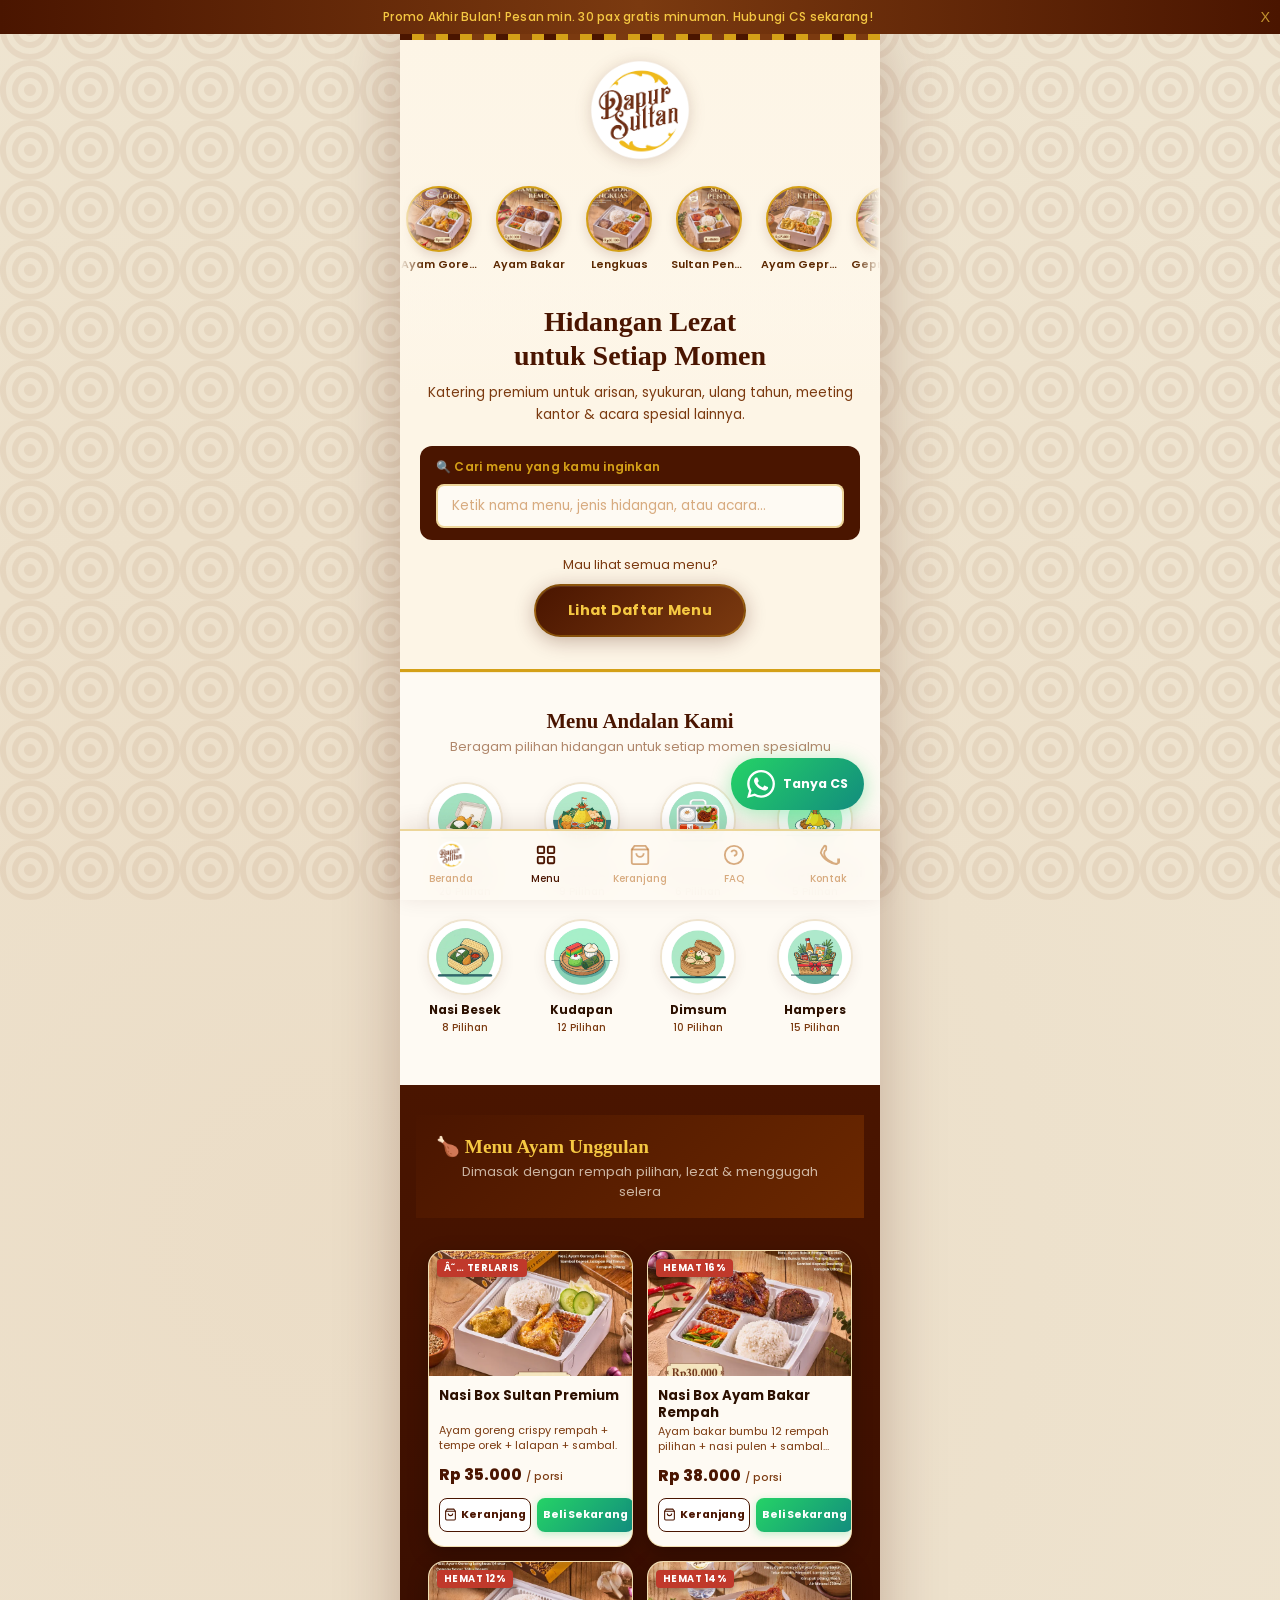
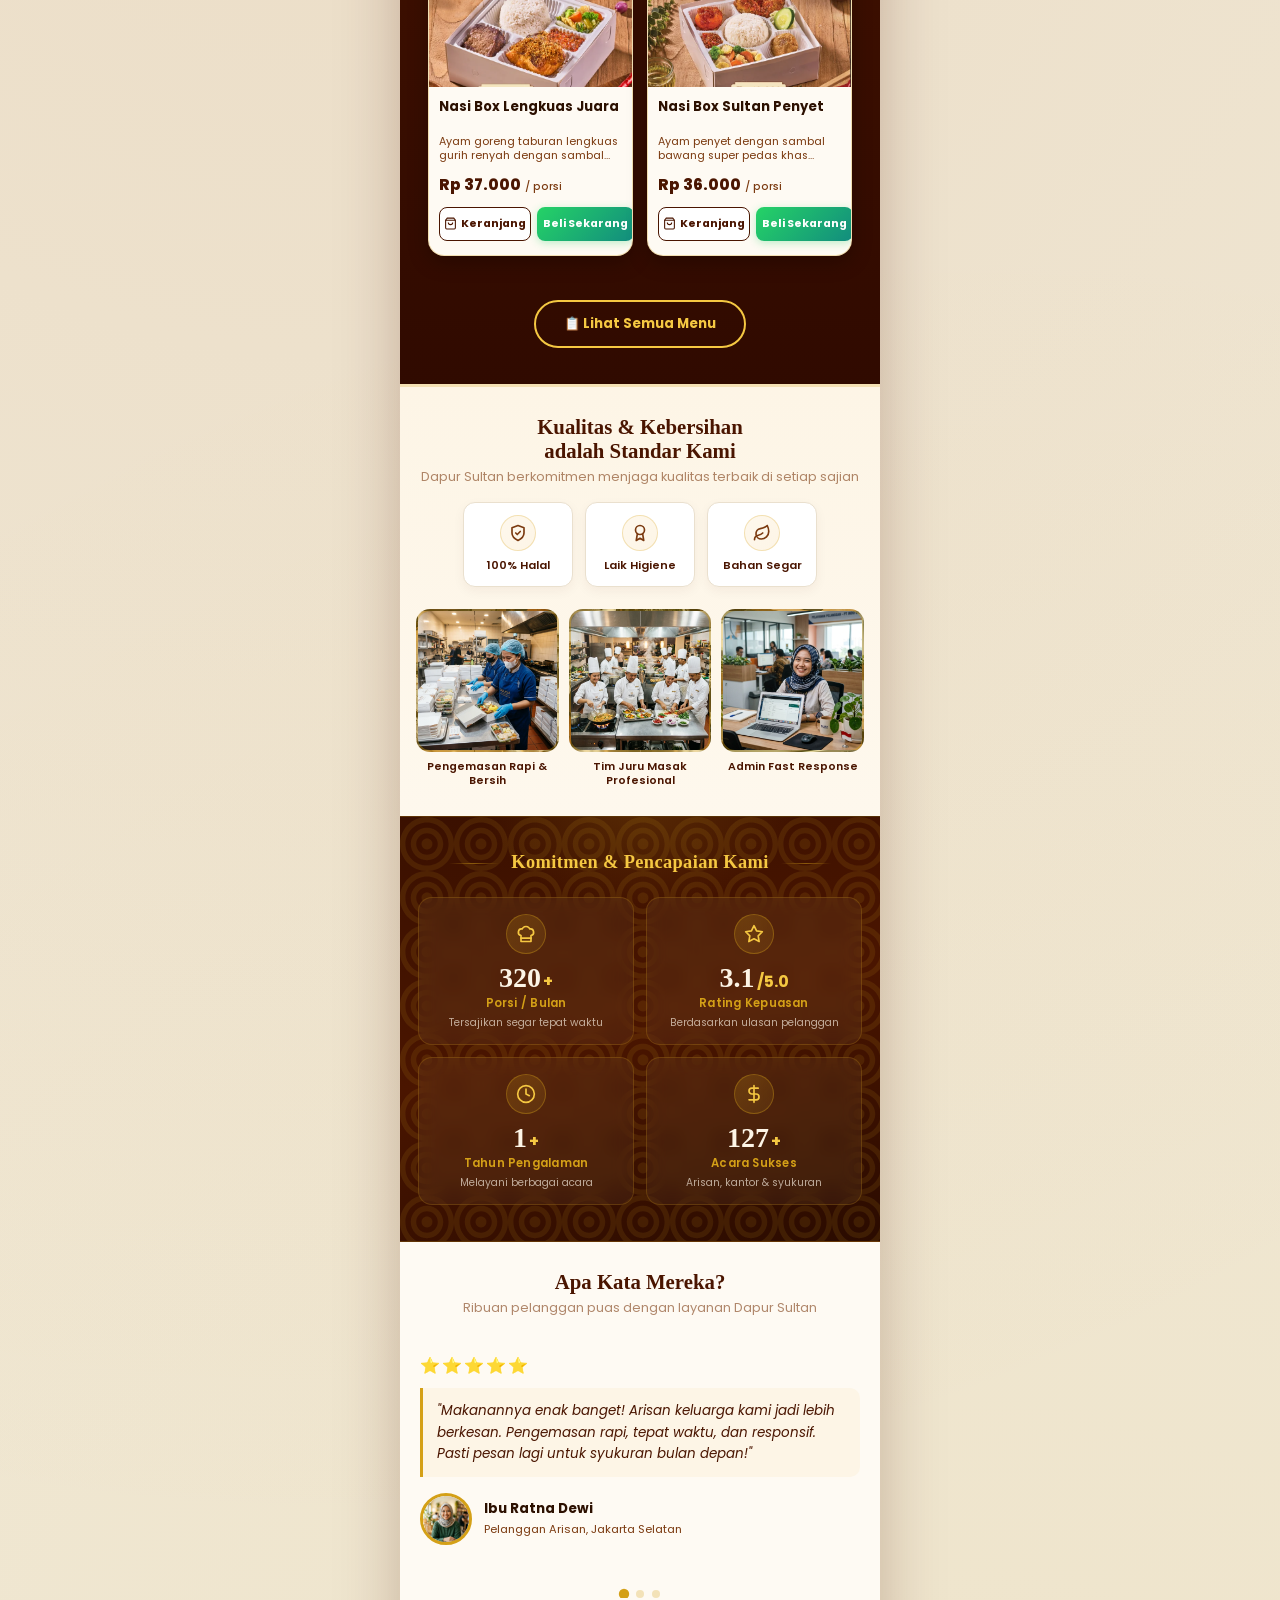
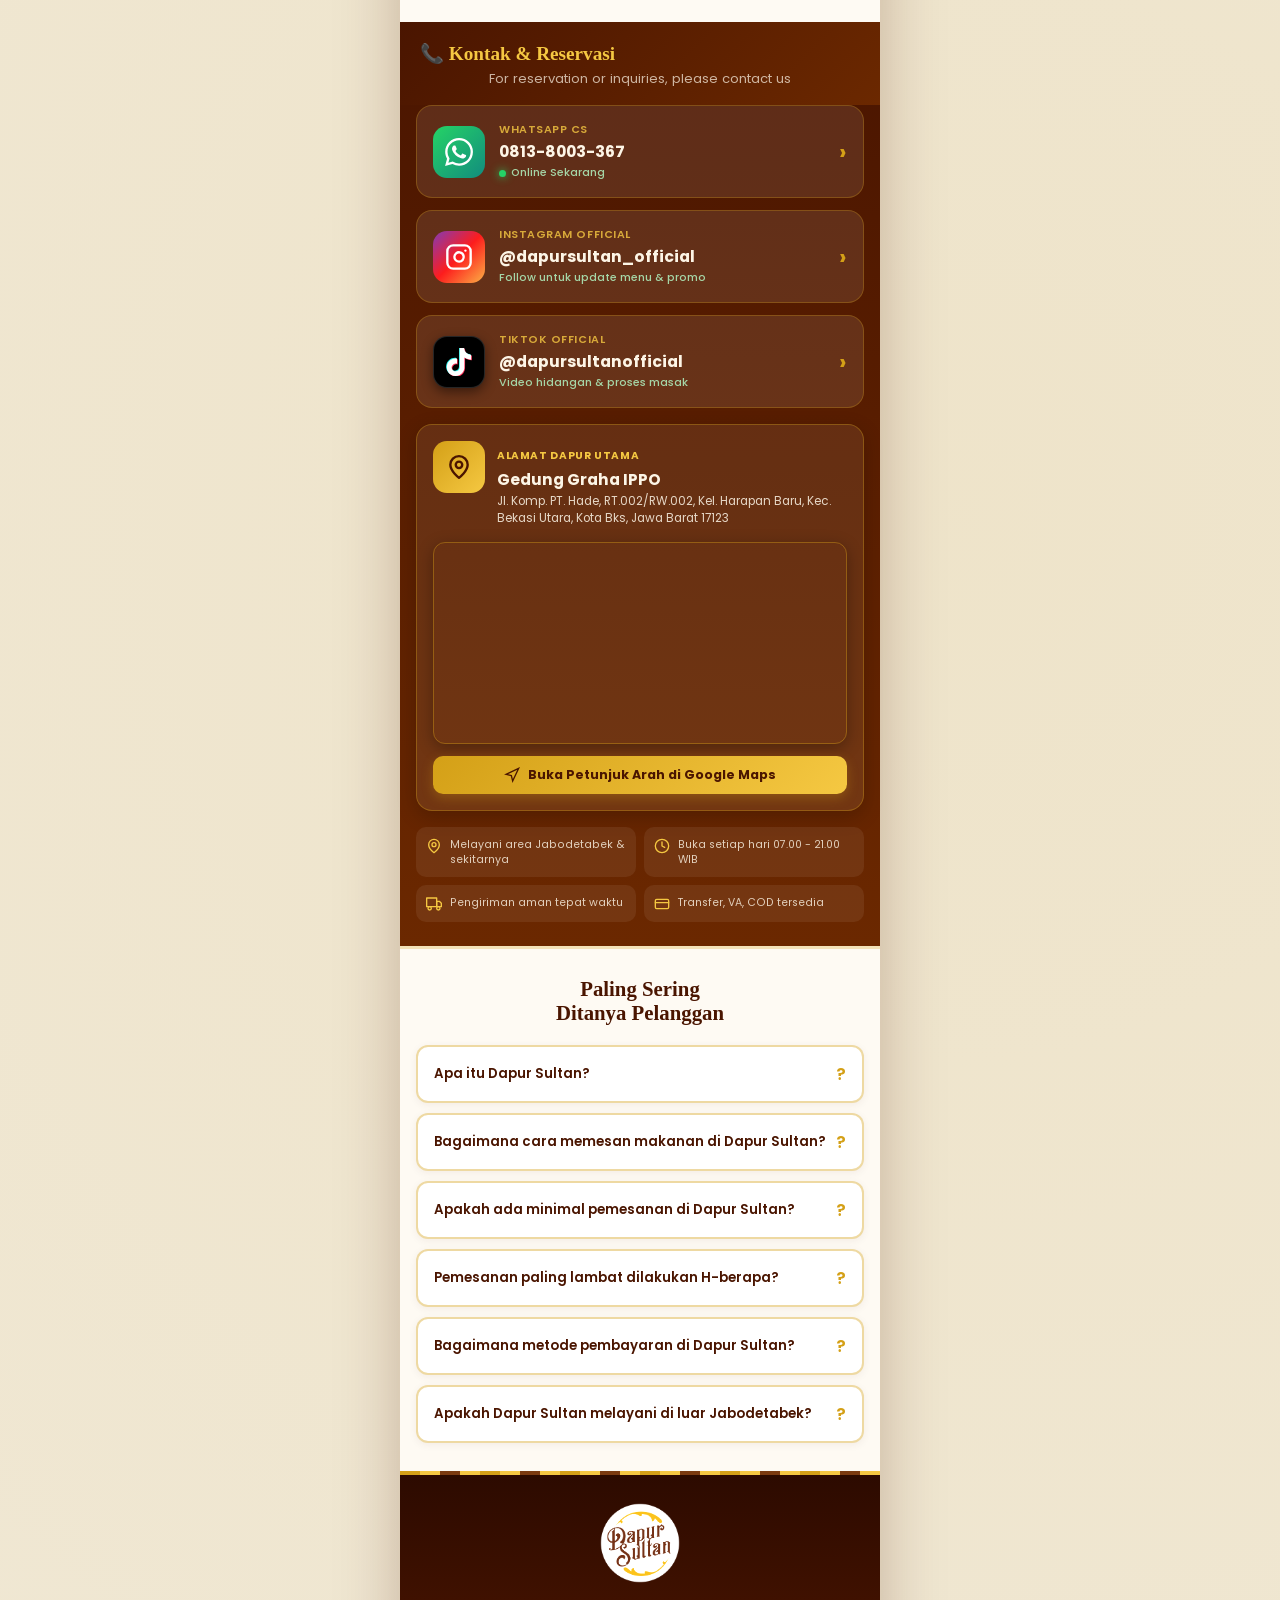
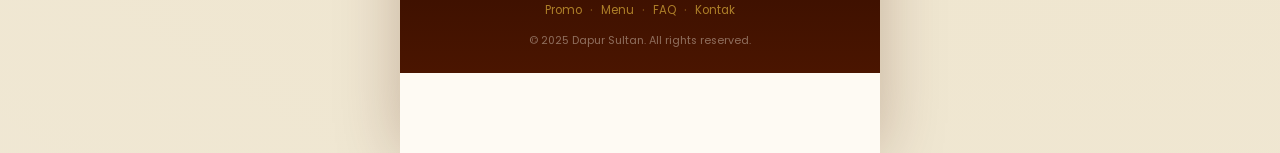
==== commit d9f46f6c: "update" ====
--- a/index.html
+++ b/index.html
@@ -1,267 +1,701 @@
-﻿
-<!DOCTYPE html>
+﻿<!DOCTYPE html>
 <html lang="id">
+
 <head>
   <meta charset="UTF-8" />
   <meta name="viewport" content="width=device-width, initial-scale=1.0, maximum-scale=1.0" />
   <title>Dapur Sultan - Selera Para Raja | Katering Premium</title>
-  <meta name="description" content="Dapur Sultan - Katering premium dengan cita rasa terbaik untuk arisan, syukuran, ulang tahun, meeting kantor dan acara spesial. Pesan sekarang via WhatsApp!" />
+  <meta name="description"
+    content="Dapur Sultan - Katering premium dengan cita rasa terbaik untuk arisan, syukuran, ulang tahun, meeting kantor dan acara spesial. Pesan sekarang via WhatsApp!" />
   <link rel="preconnect" href="https://fonts.googleapis.com" />
   <link rel="preconnect" href="https://fonts.gstatic.com" crossorigin />
-  <link href="https://fonts.googleapis.com/css2?family=Poppins:wght@300;400;500;600;700;800&display=swap" rel="stylesheet" />
+  <link href="https://fonts.googleapis.com/css2?family=Poppins:wght@300;400;500;600;700;800&display=swap"
+    rel="stylesheet" />
   <link rel="stylesheet" href="style.css" />
 </head>
+
 <body>
-<div class="announcement-bar" id="ann-bar">
-  Promo Akhir Bulan! Pesan min. 30 pax gratis minuman. Hubungi CS sekarang!
-  <button class="ann-close" onclick="document.getElementById('ann-bar').style.display='none'" aria-label="Tutup">X</button>
-</div>
-<div class="page-wrapper">
-  <header class="site-header" id="site-header">
-    <div class="header-inner">
-      <img src="img/logo.png" alt="Dapur Sultan Logo" class="site-logo" id="site-logo" />
-    </div>
-    <div class="hero-food-strip" id="hero-food-strip">
-      <div class="food-strip-track" id="food-strip-track">
-        <div class="food-card"><div class="food-img food-img-real" style="background-image:url('img/ayam_Goreng.png')"></div><span class="food-label">Ayam Goreng</span></div>
-        <div class="food-card"><div class="food-img food-img-real" style="background-image:url('img/ayamBakar_rempah.png')"></div><span class="food-label">Ayam Bakar Rempah</span></div>
-        <div class="food-card"><div class="food-img food-img-real" style="background-image:url('img/ayamGoreng_lengkuas.png')"></div><span class="food-label">Ayam Goreng Lengkuas</span></div>
-        <div class="food-card"><div class="food-img food-img-real" style="background-image:url('img/sultan_penyet.png')"></div><span class="food-label">Sultan Penyet</span></div>
-        <div class="food-card"><div class="food-img food-img-real" style="background-image:url('img/ayam_Keprek.png')"></div><span class="food-label">Ayam Geprek</span></div>
-        <div class="food-card"><div class="food-img food-img-real" style="background-image:url('img/keprek_istimewa.png')"></div><span class="food-label">Geprek Istimewa</span></div>
-        <div class="food-card"><div class="food-img food-img-real" style="background-image:url('img/rempah_istimewa.png')"></div><span class="food-label">Rempah Istimewa</span></div>
-        <div class="food-card"><div class="food-img food-img-real" style="background-image:url('img/sultan_lengkuas.png')"></div><span class="food-label">Sultan Lengkuas</span></div>
-      </div>
-    </div>
-    <div class="hero-cta">
-      <div class="hero-badge"><span>&#128081;</span><span>Selera Para Raja</span></div>
-      <h1 class="hero-title">Hidangan Lezat<br/>untuk Setiap Momen</h1>
-      <p class="hero-sub">Katering premium untuk arisan, syukuran, ulang tahun, meeting kantor &amp; acara spesial lainnya.</p>
-      <div class="hero-search-wrap">
-        <div class="search-label">&#128269; Cari menu yang kamu inginkan</div>
-        <input type="text" class="hero-search" id="hero-search" placeholder="Ketik nama menu, jenis hidangan, atau acara..." />
-      </div>
-      <p class="hero-cta-text">Mau lihat semua menu?</p>
-      <a href="https://wa.me/6281380033670?text=Halo%20Dapur%20Sultan%2C%20saya%20ingin%20melihat%20daftar%20menu" class="btn-primary" id="btn-lihat-menu" target="_blank" rel="noopener">Lihat Daftar Menu</a>
-    </div>
-  </header>
-  <section class="promo-section" id="promo-section">
-    <div class="section-header-dark"><h2 class="section-title-light">&#128293; Paket Spesial</h2></div>
-    <div class="promo-slider" id="promo-slider">
-      <div class="promo-track" id="promo-track">
-        <div class="promo-card" onclick="openWA('Paket Arisan Sultan')">
-          <div class="promo-img-wrap"><div class="promo-img promo-img-real" style="background-image:url('img/promo_arisan.jpg')"></div><span class="promo-badge">HEMAT</span></div>
-          <div class="promo-info"><span class="promo-tag-new">&#128306; Baru</span><h3 class="promo-name">Paket Arisan Sultan</h3><p class="promo-desc">Nasi Box lengkap + Kudapan untuk 20 pax. Cocok untuk arisan &amp; syukuran keluarga</p><p class="promo-price">Hubungi CS &#128242;</p></div>
-        </div>
-        <div class="promo-card" onclick="openWA('Tumpeng Nasi Kuning')">
-          <div class="promo-img-wrap"><div class="promo-img promo-img-real" style="background-image:url('img/promo_tumpeng.jpg')"></div><span class="promo-badge promo-badge-gold">ANDALAN</span></div>
-          <div class="promo-info"><span class="promo-tag-new">&#128306; Baru</span><h3 class="promo-name">Tumpeng Nasi Kuning</h3><p class="promo-desc">Tumpeng lengkap dengan lauk pilihan. Cocok untuk ulang tahun &amp; syukuran keluarga</p><p class="promo-price">Hubungi CS &#128242;</p></div>
-        </div>
-        <div class="promo-card" onclick="openWA('Paket Meeting Kantor')">
-          <div class="promo-img-wrap"><div class="promo-img promo-img-real" style="background-image:url('img/promo_meeting.jpg')"></div><span class="promo-badge promo-badge-brown">POPULER</span></div>
-          <div class="promo-info"><span class="promo-tag-promo">&#128293; Promo</span><h3 class="promo-name">Paket Meeting Kantor</h3><p class="promo-desc">Nasi Box + Snack + Minuman. Tersedia untuk meeting dari 10 pax ke atas</p><p class="promo-price">Hubungi CS &#128242;</p></div>
-        </div>
-      </div>
-      <button class="slider-btn slider-prev" onclick="slidePromo(-1)">&lt;</button>
-      <button class="slider-btn slider-next" onclick="slidePromo(1)">&gt;</button>
-    </div>
-  </section>
-
-  <section class="kategori-section" id="kategori-section">
-    <div class="section-header-light"><h2 class="section-title-dark">Menu Andalan Kami</h2><p class="section-sub">Beragam pilihan hidangan untuk setiap momen spesialmu</p></div>
-    <div class="kategori-grid">
-      <a href="#" class="kat-item" onclick="openWA('Nasi Box')"><div class="kat-icon-wrap" style="background:linear-gradient(135deg,#b5451b22,#f5a62322)"><span class="kat-emoji">&#127857;</span></div><span class="kat-name">Nasi Box</span><span class="kat-count">10+ Pilihan</span></a>
-      <a href="#" class="kat-item" onclick="openWA('Tumpeng')"><div class="kat-icon-wrap" style="background:linear-gradient(135deg,#DAA52022,#F5C84222)"><span class="kat-emoji">&#127956;&#65039;</span></div><span class="kat-name">Tumpeng</span><span class="kat-count">5+ Pilihan</span></a>
-      <a href="#" class="kat-item" onclick="openWA('Nasi Kuning')"><div class="kat-icon-wrap" style="background:linear-gradient(135deg,#F39C1222,#F5C84222)"><span class="kat-emoji">&#11088;</span></div><span class="kat-name">Nasi Kuning</span><span class="kat-count">3+ Pilihan</span></a>
-      <a href="#" class="kat-item" onclick="openWA('Rendang')"><div class="kat-icon-wrap" style="background:linear-gradient(135deg,#7B3A1022,#C0392B22)"><span class="kat-emoji">&#129385;</span></div><span class="kat-name">Rendang</span><span class="kat-count">4+ Pilihan</span></a>
-      <a href="#" class="kat-item" onclick="openWA('Kudapan')"><div class="kat-icon-wrap" style="background:linear-gradient(135deg,#5D403722,#FFCCBC22)"><span class="kat-emoji">&#129382;</span></div><span class="kat-name">Kudapan</span><span class="kat-count">8+ Pilihan</span></a>
-      <a href="#" class="kat-item" onclick="openWA('Sayur dan Lauk')"><div class="kat-icon-wrap" style="background:linear-gradient(135deg,#196F3D22,#A9DFBF22)"><span class="kat-emoji">&#129382;</span></div><span class="kat-name">Sayur &amp; Lauk</span><span class="kat-count">12+ Pilihan</span></a>
-      <a href="#" class="kat-item" onclick="openWA('Ayam Goreng')"><div class="kat-icon-wrap" style="background:linear-gradient(135deg,#C0392B22,#F39C1222)"><span class="kat-emoji">&#127831;</span></div><span class="kat-name">Ayam &amp; Lauk</span><span class="kat-count">6+ Pilihan</span></a>
-      <a href="#" class="kat-item" onclick="openWA('Hampers')"><div class="kat-icon-wrap" style="background:linear-gradient(135deg,#88027722,#F8BBD922)"><span class="kat-emoji">&#127873;</span></div><span class="kat-name">Hampers</span><span class="kat-count">5+ Pilihan</span></a>
-    </div>
-  </section>
-  <section class="menu-ayam-section" id="menu-ayam-section">
-    <div class="section-header-dark">
-      <h2 class="section-title-light">&#127831; Menu Ayam Unggulan</h2>
-      <p class="section-sub-light">Dimasak dengan rempah pilihan, lezat &amp; menggugah selera</p>
-    </div>
-    <div class="menu-ayam-grid" id="menu-ayam-grid">
-      <div class="menu-card">
-        <div class="menu-card-img"><img src="img/ayam_Goreng.png" alt="Ayam Goreng Spesial" loading="lazy" /><span class="menu-card-badge">Bestseller</span></div>
-        <div class="menu-card-info"><h3 class="menu-card-name">Ayam Goreng Spesial</h3><p class="menu-card-desc">Ayam goreng crispy rempah dengan bumbu rahasia khas Dapur Sultan</p><button class="menu-card-btn" onclick="openWA('Ayam Goreng Spesial')">Pesan Sekarang</button></div>
-      </div>
-      <div class="menu-card">
-        <div class="menu-card-img"><img src="img/ayamBakar_rempah.png" alt="Ayam Bakar Rempah" loading="lazy" /><span class="menu-card-badge menu-card-badge-gold">Favorit</span></div>
-        <div class="menu-card-info"><h3 class="menu-card-name">Ayam Bakar Rempah</h3><p class="menu-card-desc">Ayam bakar bumbu rempah khas Nusantara, aroma harum &amp; rasa kaya</p><button class="menu-card-btn" onclick="openWA('Ayam Bakar Rempah')">Pesan Sekarang</button></div>
-      </div>
-      <div class="menu-card">
-        <div class="menu-card-img"><img src="img/ayamGoreng_lengkuas.png" alt="Ayam Goreng Lengkuas" loading="lazy" /><span class="menu-card-badge">Baru</span></div>
-        <div class="menu-card-info"><h3 class="menu-card-name">Ayam Goreng Lengkuas</h3><p class="menu-card-desc">Ayam goreng dengan marinasi lengkuas segar, renyah &amp; gurih sempurna</p><button class="menu-card-btn" onclick="openWA('Ayam Goreng Lengkuas')">Pesan Sekarang</button></div>
-      </div>
-      <div class="menu-card">
-        <div class="menu-card-img"><img src="img/sultan_penyet.png" alt="Sultan Penyet" loading="lazy" /><span class="menu-card-badge menu-card-badge-gold">Andalan</span></div>
-        <div class="menu-card-info"><h3 class="menu-card-name">Sultan Penyet</h3><p class="menu-card-desc">Ayam penyet dengan sambal bawang super pedas khas Sultan, menggoda selera</p><button class="menu-card-btn" onclick="openWA('Sultan Penyet')">Pesan Sekarang</button></div>
-      </div>
-      <div class="menu-card">
-        <div class="menu-card-img"><img src="img/ayam_Keprek.png" alt="Ayam Geprek" loading="lazy" /></div>
-        <div class="menu-card-info"><h3 class="menu-card-name">Ayam Geprek</h3><p class="menu-card-desc">Ayam crispy geprek dengan sambal merah pilihan, level pedas bisa disesuaikan</p><button class="menu-card-btn" onclick="openWA('Ayam Geprek')">Pesan Sekarang</button></div>
-      </div>
-      <div class="menu-card">
-        <div class="menu-card-img"><img src="img/keprek_istimewa.png" alt="Geprek Istimewa" loading="lazy" /></div>
-        <div class="menu-card-info"><h3 class="menu-card-name">Geprek Istimewa</h3><p class="menu-card-desc">Geprek level sultan dengan topping keju, saus spesial &amp; lalapan segar</p><button class="menu-card-btn" onclick="openWA('Geprek Istimewa')">Pesan Sekarang</button></div>
-      </div>
-      <div class="menu-card">
-        <div class="menu-card-img"><img src="img/rempah_istimewa.png" alt="Rempah Istimewa" loading="lazy" /><span class="menu-card-badge">Premium</span></div>
-        <div class="menu-card-info"><h3 class="menu-card-name">Rempah Istimewa</h3><p class="menu-card-desc">Ayam dengan bumbu rempah komplit, dimasak slow-cook untuk cita rasa terbaik</p><button class="menu-card-btn" onclick="openWA('Rempah Istimewa')">Pesan Sekarang</button></div>
-      </div>
-      <div class="menu-card">
-        <div class="menu-card-img"><img src="img/sultan_lengkuas.png" alt="Sultan Lengkuas" loading="lazy" /><span class="menu-card-badge menu-card-badge-gold">Sultan</span></div>
-        <div class="menu-card-info"><h3 class="menu-card-name">Sultan Lengkuas</h3><p class="menu-card-desc">Varian premium ayam lengkuas dengan teknik marinasi 24 jam, rasa luar biasa</p><button class="menu-card-btn" onclick="openWA('Sultan Lengkuas')">Pesan Sekarang</button></div>
-      </div>
-      <div class="menu-card">
-        <div class="menu-card-img"><img src="img/rempah_juara.png" alt="Rempah Juara" loading="lazy" /></div>
-        <div class="menu-card-info"><h3 class="menu-card-name">Rempah Juara</h3><p class="menu-card-desc">Perpaduan rempah pilihan dari Nusantara untuk sajian yang tak terlupakan</p><button class="menu-card-btn" onclick="openWA('Rempah Juara')">Pesan Sekarang</button></div>
-      </div>
-      <div class="menu-card">
-        <div class="menu-card-img"><img src="img/Lengkuas_Juara.png" alt="Lengkuas Juara" loading="lazy" /><span class="menu-card-badge">Terlaris</span></div>
-        <div class="menu-card-info"><h3 class="menu-card-name">Lengkuas Juara</h3><p class="menu-card-desc">Juara rasa dengan bumbu lengkuas berlapis, sempurna untuk acara besar</p><button class="menu-card-btn" onclick="openWA('Lengkuas Juara')">Pesan Sekarang</button></div>
-      </div>
-    </div>
-    <div class="menu-ayam-cta">
-      <a href="https://wa.me/6281380033670?text=Halo%20Dapur%20Sultan%2C%20saya%20ingin%20lihat%20menu%20lengkap" class="btn-secondary" target="_blank" rel="noopener">&#128203; Lihat Semua Menu</a>
-    </div>
-  </section>
-  <section class="kualitas-section" id="kualitas-section">
-    <div class="section-header-light"><h2 class="section-title-dark">Kualitas &amp; Kebersihan<br/>adalah Standar Kami</h2><p class="section-sub">Dapur Sultan berkomitmen menjaga kualitas terbaik di setiap sajian</p></div>
-    <div class="kualitas-badges">
-      <div class="qual-badge"><div class="qual-icon">&#9989;</div><span>Halal</span></div>
-      <div class="qual-badge"><div class="qual-icon">&#127941;</div><span>Laik Hygiene</span></div>
-      <div class="qual-badge"><div class="qual-icon">&#127807;</div><span>Bahan Segar</span></div>
-    </div>
-    <div class="kualitas-photos">
-      <div class="qual-photo-card"><div class="qual-photo qual-photo-real" style="background-image:url('img/qual_pengemasan.jpg')"></div><span class="qual-photo-label">Pengemasan Rapi &amp; Bersih</span></div>
-      <div class="qual-photo-card"><div class="qual-photo qual-photo-real" style="background-image:url('img/qual_chef.jpg')"></div><span class="qual-photo-label">Tim Juru Masak Profesional</span></div>
-      <div class="qual-photo-card"><div class="qual-photo qual-photo-real" style="background-image:url('img/qual_admin.jpg')"></div><span class="qual-photo-label">Admin Fast Response</span></div>
-    </div>
-  </section>
-
-  <section class="stats-section" id="stats-section">
-    <div class="stats-header"><div class="ornament-line"></div><h2 class="stats-title">Komitmen Dapur Sultan Untukmu</h2><div class="ornament-line"></div></div>
-    <div class="stats-grid">
-      <div class="stat-card"><div class="stat-icon">&#127869;&#65039;</div><div class="stat-num" data-target="500">0</div><div class="stat-unit">Porsi+</div><div class="stat-label">Porsi terkirim setiap bulan</div></div>
-      <div class="stat-card"><div class="stat-icon">&#11088;</div><div class="stat-num" data-target="4.9">0</div><div class="stat-unit">/ 5.0</div><div class="stat-label">Rating kepuasan pelanggan</div></div>
-      <div class="stat-card"><div class="stat-icon">&#128197;</div><div class="stat-num" data-target="3">0</div><div class="stat-unit">Tahun+</div><div class="stat-label">Pengalaman melayani acara</div></div>
-      <div class="stat-card"><div class="stat-icon">&#127881;</div><div class="stat-num" data-target="200">0</div><div class="stat-unit">Acara+</div><div class="stat-label">Acara sukses tersajikan</div></div>
-    </div>
-  </section>
-
-  <section class="testimoni-section" id="testimoni-section">
-    <div class="section-header-light">
-      <h2 class="section-title-dark">Apa Kata Mereka?</h2>
-      <p class="section-sub">Ribuan pelanggan puas dengan layanan Dapur Sultan</p>
-    </div>
-    <div class="testi-slider" id="testi-slider">
-      <div class="testi-track" id="testi-track">
-        <div class="testi-card" id="testi-1">
-          <div class="testi-stars">&#11088;&#11088;&#11088;&#11088;&#11088;</div>
-          <p class="testi-text">"Makanannya enak banget! Arisan keluarga kami jadi lebih berkesan. Pengemasan rapi, tepat waktu, dan responsif. Pasti pesan lagi untuk syukuran bulan depan!"</p>
-          <div class="testi-user">
-            <img src="img/testi_1.jpg" alt="Ibu Ratna" class="testi-avatar" />
-            <div class="testi-user-info"><span class="testi-name">Ibu Ratna Dewi</span><span class="testi-role">Pelanggan Arisan, Jakarta Selatan</span></div>
-          </div>
-        </div>
-        <div class="testi-card" id="testi-2">
-          <div class="testi-stars">&#11088;&#11088;&#11088;&#11088;&#11088;</div>
-          <p class="testi-text">"Pesan untuk meeting kantor 50 orang. Kualitas luar biasa, nasi boxnya lengkap dan variatif. Admin sangat responsif dan profesional. Recommended banget buat acara korporat!"</p>
-          <div class="testi-user">
-            <img src="img/testi_2.jpg" alt="Pak Hendra" class="testi-avatar" />
-            <div class="testi-user-info"><span class="testi-name">Bapak Hendra Gunawan</span><span class="testi-role">Manager HRD, Tangerang</span></div>
-          </div>
-        </div>
-        <div class="testi-card" id="testi-3">
-          <div class="testi-stars">&#11088;&#11088;&#11088;&#11088;&#11088;</div>
-          <p class="testi-text">"Tumpeng untuk ulang tahun mama sangat cantik dan rasanya juara! Semua tamu nanya katering mana. Harga terjangkau untuk kualitas premium. Terima kasih Dapur Sultan!"</p>
-          <div class="testi-user">
-            <img src="img/testi_3.jpg" alt="Mbak Dina" class="testi-avatar" />
-            <div class="testi-user-info"><span class="testi-name">Dina Pratiwi</span><span class="testi-role">Pelanggan Setia, Bekasi</span></div>
-          </div>
-        </div>
-      </div>
-      <div class="testi-dots" id="testi-dots">
-        <button class="testi-dot active" onclick="goTesti(0)"></button>
-        <button class="testi-dot" onclick="goTesti(1)"></button>
-        <button class="testi-dot" onclick="goTesti(2)"></button>
-      </div>
-    </div>
-  </section>
-  <section class="contact-section" id="contact-section">
-    <div class="section-header-dark"><h2 class="section-title-light">&#128222; Hubungi Kami</h2><p class="section-sub-light">Tim kami siap membantu 7 hari seminggu, pukul 07.00-21.00 WIB</p></div>
-    <div class="contact-cards">
-      <a href="https://wa.me/6281380033670?text=Halo%20Dapur%20Sultan%2C%20saya%20ingin%20pesan%20katering" class="contact-card" id="contact-wa1" target="_blank" rel="noopener">
-        <div class="contact-card-icon wa-icon"><svg viewBox="0 0 24 24" fill="currentColor" width="32" height="32"><path d="M17.472 14.382c-.297-.149-1.758-.867-2.03-.967-.273-.099-.471-.148-.67.15-.197.297-.767.966-.94 1.164-.173.199-.347.223-.644.075-.297-.15-1.255-.463-2.39-1.475-.883-.788-1.48-1.761-1.653-2.059-.173-.297-.018-.458.13-.606.134-.133.298-.347.446-.52.149-.174.198-.298.298-.497.099-.198.05-.371-.025-.52-.075-.149-.669-1.612-.916-2.207-.242-.579-.487-.5-.669-.51-.173-.008-.371-.01-.57-.01-.198 0-.52.074-.792.372-.272.297-1.04 1.016-1.04 2.479 0 1.462 1.065 2.875 1.213 3.074.149.198 2.096 3.2 5.077 4.487.709.306 1.262.489 1.694.625.712.227 1.36.195 1.871.118.571-.085 1.758-.719 2.006-1.413.248-.694.248-1.289.173-1.413-.074-.124-.272-.198-.57-.347m-5.421 7.403h-.004a9.87 9.87 0 01-5.031-1.378l-.361-.214-3.741.982.998-3.648-.235-.374a9.86 9.86 0 01-1.51-5.26c.001-5.45 4.436-9.884 9.888-9.884 2.64 0 5.122 1.03 6.988 2.898a9.825 9.825 0 012.893 6.994c-.003 5.45-4.437 9.884-9.885 9.884m8.413-18.297A11.815 11.815 0 0012.05 0C5.495 0 .16 5.335.157 11.892c0 2.096.547 4.142 1.588 5.945L.057 24l6.305-1.654a11.882 11.882 0 005.683 1.448h.005c6.554 0 11.890-5.335 11.893-11.893a11.821 11.821 0 00-3.48-8.413z"/></svg></div>
-        <div class="contact-card-info"><span class="contact-card-label">CS 1 - Admin Utama</span><span class="contact-card-num">0813-8003-3670</span><span class="contact-card-status">&#127956; Online Sekarang</span></div>
-        <span class="contact-card-arrow">&#8250;</span>
+  <div class="announcement-bar" id="ann-bar">
+    Promo Akhir Bulan! Pesan min. 30 pax gratis minuman. Hubungi CS sekarang!
+    <button class="ann-close" onclick="document.getElementById('ann-bar').style.display='none'"
+      aria-label="Tutup">X</button>
+  </div>
+  <div class="page-wrapper">
+    <header class="site-header" id="site-header">
+      <div class="header-inner">
+        <img src="img/logo.webp" alt="Dapur Sultan Logo" class="site-logo" id="site-logo" />
+      </div>
+      <div class="hero-food-strip" id="hero-food-strip">
+        <div class="food-strip-track" id="food-strip-track">
+          <div class="food-card" onclick="window.location.href='detail-produk.html?id=1'" role="button" tabindex="0" title="Detail Nasi Box Ayam Goreng">
+            <div class="food-img food-img-real" style="background-image:url('img/ayam_Goreng.webp')"></div>
+            <span class="food-label">Ayam Goreng</span>
+          </div>
+          <div class="food-card" onclick="window.location.href='detail-produk.html?id=2'" role="button" tabindex="0" title="Detail Ayam Bakar Rempah">
+            <div class="food-img food-img-real" style="background-image:url('img/ayamBakar_rempah.webp')"></div>
+            <span class="food-label">Ayam Bakar</span>
+          </div>
+          <div class="food-card" onclick="window.location.href='detail-produk.html?id=4'" role="button" tabindex="0" title="Detail Ayam Goreng Lengkuas">
+            <div class="food-img food-img-real" style="background-image:url('img/ayamGoreng_lengkuas.webp')"></div>
+            <span class="food-label">Lengkuas</span>
+          </div>
+          <div class="food-card" onclick="window.location.href='detail-produk.html?id=6'" role="button" tabindex="0" title="Detail Sultan Penyet">
+            <div class="food-img food-img-real" style="background-image:url('img/sultan_penyet.webp')"></div>
+            <span class="food-label">Sultan Penyet</span>
+          </div>
+          <div class="food-card" onclick="window.location.href='detail-produk.html?id=3'" role="button" tabindex="0" title="Detail Ayam Geprek">
+            <div class="food-img food-img-real" style="background-image:url('img/ayam_Keprek.webp')"></div>
+            <span class="food-label">Ayam Geprek</span>
+          </div>
+          <div class="food-card" onclick="window.location.href='detail-produk.html?id=3'" role="button" tabindex="0" title="Detail Geprek Istimewa">
+            <div class="food-img food-img-real" style="background-image:url('img/keprek_istimewa.webp')"></div>
+            <span class="food-label">Geprek Spesial</span>
+          </div>
+          <div class="food-card" onclick="window.location.href='detail-produk.html?id=5'" role="button" tabindex="0" title="Detail Rempah Istimewa">
+            <div class="food-img food-img-real" style="background-image:url('img/rempah_istimewa.webp')"></div>
+            <span class="food-label">Rempah Juara</span>
+          </div>
+          <div class="food-card" onclick="window.location.href='detail-produk.html?id=4'" role="button" tabindex="0" title="Detail Sultan Lengkuas">
+            <div class="food-img food-img-real" style="background-image:url('img/sultan_lengkuas.webp')"></div>
+            <span class="food-label">Sultan Lengkuas</span>
+          </div>
+        </div>
+      </div>
+      <div class="hero-cta">
+        <h1 class="hero-title">Hidangan Lezat<br />untuk Setiap Momen</h1>
+        <p class="hero-sub">Katering premium untuk arisan, syukuran, ulang tahun, meeting kantor &amp; acara spesial
+          lainnya.</p>
+        <div class="hero-search-wrap">
+          <div class="search-label">&#128269; Cari menu yang kamu inginkan</div>
+          <input type="text" class="hero-search" id="hero-search"
+            placeholder="Ketik nama menu, jenis hidangan, atau acara..." />
+        </div>
+        <p class="hero-cta-text">Mau lihat semua menu?</p>
+        <a href="daftar-menu.html"
+          class="btn-primary" id="btn-lihat-menu">Lihat Daftar Menu</a>
+      </div>
+    </header>
+
+
+    <section class="kategori-section" id="kategori-section">
+      <div class="section-header-light">
+        <h2 class="section-title-dark">Menu Andalan Kami</h2>
+        <p class="section-sub">Beragam pilihan hidangan untuk setiap momen spesialmu</p>
+      </div>
+      <div class="kategori-grid">
+        <a href="daftar-menu.html?cat=nasi-box" class="kat-item">
+          <div class="kat-img-wrap">
+            <img src="img/cat_nasi_box.webp" alt="Kategori Nasi Box" class="kat-img" loading="lazy" />
+          </div>
+          <span class="kat-name">Nasi Box</span>
+          <span class="kat-count">20 Pilihan</span>
+        </a>
+        <a href="daftar-menu.html?cat=hantaran" class="kat-item">
+          <div class="kat-img-wrap">
+            <img src="img/cat_hantaran.webp" alt="Kategori Hantaran" class="kat-img" loading="lazy" />
+          </div>
+          <span class="kat-name">Hantaran</span>
+          <span class="kat-count">9 Pilihan</span>
+        </a>
+        <a href="daftar-menu.html?cat=paket-luxury" class="kat-item">
+          <div class="kat-img-wrap">
+            <img src="img/cat_paket_luxury.webp" alt="Kategori Paket Luxury" class="kat-img" loading="lazy" />
+          </div>
+          <span class="kat-name">Paket Luxury</span>
+          <span class="kat-count">6 Pilihan</span>
+        </a>
+        <a href="daftar-menu.html?cat=tumpeng-mini" class="kat-item">
+          <div class="kat-img-wrap">
+            <img src="img/cat_tumpeng_mini.webp" alt="Kategori Tumpeng Mini" class="kat-img" loading="lazy" />
+          </div>
+          <span class="kat-name">Tumpeng Mini</span>
+          <span class="kat-count">5 Pilihan</span>
+        </a>
+        <a href="daftar-menu.html?cat=nasi-besek" class="kat-item">
+          <div class="kat-img-wrap">
+            <img src="img/cat_nasi_besek.webp" alt="Kategori Nasi Besek" class="kat-img" loading="lazy" />
+          </div>
+          <span class="kat-name">Nasi Besek</span>
+          <span class="kat-count">8 Pilihan</span>
+        </a>
+        <a href="daftar-menu.html?cat=kudapan" class="kat-item">
+          <div class="kat-img-wrap">
+            <img src="img/cat_kudapan.webp" alt="Kategori Kudapan" class="kat-img" loading="lazy" />
+          </div>
+          <span class="kat-name">Kudapan</span>
+          <span class="kat-count">12 Pilihan</span>
+        </a>
+        <a href="daftar-menu.html?cat=dimsum" class="kat-item">
+          <div class="kat-img-wrap">
+            <img src="img/cat_dimsum.webp" alt="Kategori Dimsum" class="kat-img" loading="lazy" />
+          </div>
+          <span class="kat-name">Dimsum</span>
+          <span class="kat-count">10 Pilihan</span>
+        </a>
+        <a href="daftar-menu.html?cat=hampers" class="kat-item">
+          <div class="kat-img-wrap">
+            <img src="img/cat_hampers.webp" alt="Kategori Hampers" class="kat-img" loading="lazy" />
+          </div>
+          <span class="kat-name">Hampers</span>
+          <span class="kat-count">15 Pilihan</span>
+        </a>
+      </div>
+    </section>
+    <section class="menu-ayam-section" id="menu-ayam-section">
+      <div class="section-header-dark">
+        <h2 class="section-title-light">&#127831; Menu Ayam Unggulan</h2>
+        <p class="section-sub-light">Dimasak dengan rempah pilihan, lezat &amp; menggugah selera</p>
+      </div>
+      <div class="menu-ayam-grid" id="menu-ayam-grid">
+        <!-- Card 1: Ayam Goreng Sultan -->
+        <div class="menu-card">
+          <div class="menu-card-img-wrap" onclick="window.location.href='detail-produk.html?id=1'">
+            <img src="img/ayam_Goreng.webp" alt="Nasi Box Sultan Premium" loading="lazy" />
+            <span class="menu-card-badge">â˜… Terlaris</span>
+          </div>
+          <div class="menu-card-info">
+            <h3 class="menu-card-name" onclick="window.location.href='detail-produk.html?id=1'">Nasi Box Sultan Premium</h3>
+            <p class="menu-card-desc">Ayam goreng crispy rempah + tempe orek + lalapan + sambal.</p>
+            <div class="menu-card-price-row">
+              <span class="menu-card-price">Rp 35.000</span>
+              <span class="menu-card-price-unit"> / porsi</span>
+            </div>
+            <div class="menu-card-actions">
+              <button class="btn-card-keranjang" onclick="addHomeCart(1, 10, 'Nasi Box Sultan Premium')">
+                <svg viewBox="0 0 24 24" fill="none" stroke="currentColor" stroke-width="2" width="13" height="13">
+                  <path d="M6 2 3 6v14a2 2 0 0 0 2 2h14a2 2 0 0 0 2-2V6l-3-4z"/><line x1="3" y1="6" x2="21" y2="6"/><path d="M16 10a4 4 0 0 1-8 0"/>
+                </svg>
+                Keranjang
+              </button>
+              <a href="detail-produk.html?id=1" class="btn-card-beli">
+                Beli Sekarang
+              </a>
+            </div>
+          </div>
+        </div>
+
+        <!-- Card 2: Ayam Bakar Rempah -->
+        <div class="menu-card">
+          <div class="menu-card-img-wrap" onclick="window.location.href='detail-produk.html?id=2'">
+            <img src="img/ayamBakar_rempah.webp" alt="Nasi Box Ayam Bakar Rempah" loading="lazy" />
+            <span class="menu-card-badge">Hemat 16%</span>
+          </div>
+          <div class="menu-card-info">
+            <h3 class="menu-card-name" onclick="window.location.href='detail-produk.html?id=2'">Nasi Box Ayam Bakar Rempah</h3>
+            <p class="menu-card-desc">Ayam bakar bumbu 12 rempah pilihan + nasi pulen + sambal hijau.</p>
+            <div class="menu-card-price-row">
+              <span class="menu-card-price">Rp 38.000</span>
+              <span class="menu-card-price-unit"> / porsi</span>
+            </div>
+            <div class="menu-card-actions">
+              <button class="btn-card-keranjang" onclick="addHomeCart(2, 10, 'Nasi Box Ayam Bakar Rempah')">
+                <svg viewBox="0 0 24 24" fill="none" stroke="currentColor" stroke-width="2" width="13" height="13">
+                  <path d="M6 2 3 6v14a2 2 0 0 0 2 2h14a2 2 0 0 0 2-2V6l-3-4z"/><line x1="3" y1="6" x2="21" y2="6"/><path d="M16 10a4 4 0 0 1-8 0"/>
+                </svg>
+                Keranjang
+              </button>
+              <a href="detail-produk.html?id=2" class="btn-card-beli">
+                Beli Sekarang
+              </a>
+            </div>
+          </div>
+        </div>
+
+        <!-- Card 3: Ayam Goreng Lengkuas -->
+        <div class="menu-card">
+          <div class="menu-card-img-wrap" onclick="window.location.href='detail-produk.html?id=4'">
+            <img src="img/ayamGoreng_lengkuas.webp" alt="Nasi Box Lengkuas Juara" loading="lazy" />
+            <span class="menu-card-badge">Hemat 12%</span>
+          </div>
+          <div class="menu-card-info">
+            <h3 class="menu-card-name" onclick="window.location.href='detail-produk.html?id=4'">Nasi Box Lengkuas Juara</h3>
+            <p class="menu-card-desc">Ayam goreng taburan lengkuas gurih renyah dengan sambal spesial.</p>
+            <div class="menu-card-price-row">
+              <span class="menu-card-price">Rp 37.000</span>
+              <span class="menu-card-price-unit"> / porsi</span>
+            </div>
+            <div class="menu-card-actions">
+              <button class="btn-card-keranjang" onclick="addHomeCart(4, 10, 'Nasi Box Lengkuas Juara')">
+                <svg viewBox="0 0 24 24" fill="none" stroke="currentColor" stroke-width="2" width="13" height="13">
+                  <path d="M6 2 3 6v14a2 2 0 0 0 2 2h14a2 2 0 0 0 2-2V6l-3-4z"/><line x1="3" y1="6" x2="21" y2="6"/><path d="M16 10a4 4 0 0 1-8 0"/>
+                </svg>
+                Keranjang
+              </button>
+              <a href="detail-produk.html?id=4" class="btn-card-beli">
+                Beli Sekarang
+              </a>
+            </div>
+          </div>
+        </div>
+
+        <!-- Card 4: Sultan Penyet -->
+        <div class="menu-card">
+          <div class="menu-card-img-wrap" onclick="window.location.href='detail-produk.html?id=6'">
+            <img src="img/sultan_penyet.webp" alt="Nasi Box Sultan Penyet" loading="lazy" />
+            <span class="menu-card-badge">Hemat 14%</span>
+          </div>
+          <div class="menu-card-info">
+            <h3 class="menu-card-name" onclick="window.location.href='detail-produk.html?id=6'">Nasi Box Sultan Penyet</h3>
+            <p class="menu-card-desc">Ayam penyet dengan sambal bawang super pedas khas Sultan komplit.</p>
+            <div class="menu-card-price-row">
+              <span class="menu-card-price">Rp 36.000</span>
+              <span class="menu-card-price-unit"> / porsi</span>
+            </div>
+            <div class="menu-card-actions">
+              <button class="btn-card-keranjang" onclick="addHomeCart(6, 10, 'Nasi Box Sultan Penyet')">
+                <svg viewBox="0 0 24 24" fill="none" stroke="currentColor" stroke-width="2" width="13" height="13">
+                  <path d="M6 2 3 6v14a2 2 0 0 0 2 2h14a2 2 0 0 0 2-2V6l-3-4z"/><line x1="3" y1="6" x2="21" y2="6"/><path d="M16 10a4 4 0 0 1-8 0"/>
+                </svg>
+                Keranjang
+              </button>
+              <a href="detail-produk.html?id=6" class="btn-card-beli">
+                Beli Sekarang
+              </a>
+            </div>
+          </div>
+        </div>
+      </div>
+      <div class="menu-ayam-cta">
+        <a href="https://wa.me/6281380033670?text=Halo%20Dapur%20Sultan%2C%20saya%20ingin%20lihat%20menu%20lengkap"
+          class="btn-secondary" target="_blank" rel="noopener">&#128203; Lihat Semua Menu</a>
+      </div>
+    </section>
+    <section class="kualitas-section" id="kualitas-section">
+      <div class="section-header-light">
+        <h2 class="section-title-dark">Kualitas &amp; Kebersihan<br />adalah Standar Kami</h2>
+        <p class="section-sub">Dapur Sultan berkomitmen menjaga kualitas terbaik di setiap sajian</p>
+      </div>
+      <div class="kualitas-badges">
+        <div class="qual-badge">
+          <div class="qual-icon-wrap">
+            <svg viewBox="0 0 24 24" fill="none" stroke="currentColor" stroke-width="2.2" stroke-linecap="round"
+              stroke-linejoin="round" class="qual-svg">
+              <path d="M12 22s8-4 8-10V5l-8-3-8 3v7c0 6 8 10 8 10z" />
+              <path d="m9 12 2 2 4-4" />
+            </svg>
+          </div>
+          <span>100% Halal</span>
+        </div>
+        <div class="qual-badge">
+          <div class="qual-icon-wrap">
+            <svg viewBox="0 0 24 24" fill="none" stroke="currentColor" stroke-width="2.2" stroke-linecap="round"
+              stroke-linejoin="round" class="qual-svg">
+              <circle cx="12" cy="8" r="6" />
+              <path d="M15.477 12.89 17 22l-5-3-5 3 1.523-9.11" />
+            </svg>
+          </div>
+          <span>Laik Higiene</span>
+        </div>
+        <div class="qual-badge">
+          <div class="qual-icon-wrap">
+            <svg viewBox="0 0 24 24" fill="none" stroke="currentColor" stroke-width="2.2" stroke-linecap="round"
+              stroke-linejoin="round" class="qual-svg">
+              <path d="M11 20A7 7 0 0 1 9.8 6.1C15.5 5 17 4.48 19 2c1 2 2 4.18 2 8 0 5.5-4.78 10-10 10Z" />
+              <path d="M2 21c0-3 1.85-5.36 5.08-6C9.5 14.52 12 13 13 12" />
+            </svg>
+          </div>
+          <span>Bahan Segar</span>
+        </div>
+      </div>
+      <div class="kualitas-photos">
+        <div class="qual-photo-card">
+          <div class="qual-photo qual-photo-real" style="background-image:url('img/qual_pengemasan.webp')"></div><span
+            class="qual-photo-label">Pengemasan Rapi &amp; Bersih</span>
+        </div>
+        <div class="qual-photo-card">
+          <div class="qual-photo qual-photo-real" style="background-image:url('img/qual_chef.webp')"></div><span
+            class="qual-photo-label">Tim Juru Masak Profesional</span>
+        </div>
+        <div class="qual-photo-card">
+          <div class="qual-photo qual-photo-real" style="background-image:url('img/qual_admin.webp')"></div><span
+            class="qual-photo-label">Admin Fast Response</span>
+        </div>
+      </div>
+    </section>
+
+    <section class="stats-section" id="stats-section">
+      <div class="stats-header">
+        <div class="ornament-line"></div>
+        <h2 class="stats-title">Komitmen &amp; Pencapaian Kami</h2>
+        <div class="ornament-line"></div>
+      </div>
+      <div class="stats-grid">
+        <div class="stat-card">
+          <div class="stat-icon-wrap">
+            <svg viewBox="0 0 24 24" fill="none" stroke="currentColor" stroke-width="2" stroke-linecap="round"
+              stroke-linejoin="round" class="stat-svg">
+              <path
+                d="M6 13.87A4 4 0 0 1 7.41 6a5.11 5.11 0 0 1 1.05-1.54 5 5 0 0 1 7.08 0A5.11 5.11 0 0 1 16.59 6 4 4 0 0 1 18 13.87V21H6Z" />
+              <line x1="6" y1="17" x2="18" y2="17" />
+            </svg>
+          </div>
+          <div class="stat-number-wrap">
+            <span class="stat-num" data-target="500">0</span><span class="stat-plus">+</span>
+          </div>
+          <div class="stat-unit">Porsi / Bulan</div>
+          <div class="stat-label">Tersajikan segar tepat waktu</div>
+        </div>
+        <div class="stat-card">
+          <div class="stat-icon-wrap">
+            <svg viewBox="0 0 24 24" fill="none" stroke="currentColor" stroke-width="2" stroke-linecap="round"
+              stroke-linejoin="round" class="stat-svg">
+              <polygon
+                points="12 2 15.09 8.26 22 9.27 17 14.14 18.18 21.02 12 17.77 5.82 21.02 7 14.14 2 9.27 8.91 8.26 12 2" />
+            </svg>
+          </div>
+          <div class="stat-number-wrap">
+            <span class="stat-num" data-target="4.9">0</span><span class="stat-plus">/5.0</span>
+          </div>
+          <div class="stat-unit">Rating Kepuasan</div>
+          <div class="stat-label">Berdasarkan ulasan pelanggan</div>
+        </div>
+        <div class="stat-card">
+          <div class="stat-icon-wrap">
+            <svg viewBox="0 0 24 24" fill="none" stroke="currentColor" stroke-width="2" stroke-linecap="round"
+              stroke-linejoin="round" class="stat-svg">
+              <circle cx="12" cy="12" r="10" />
+              <polyline points="12 6 12 12 16 14" />
+            </svg>
+          </div>
+          <div class="stat-number-wrap">
+            <span class="stat-num" data-target="3">0</span><span class="stat-plus">+</span>
+          </div>
+          <div class="stat-unit">Tahun Pengalaman</div>
+          <div class="stat-label">Melayani berbagai acara</div>
+        </div>
+        <div class="stat-card">
+          <div class="stat-icon-wrap">
+            <svg viewBox="0 0 24 24" fill="none" stroke="currentColor" stroke-width="2" stroke-linecap="round"
+              stroke-linejoin="round" class="stat-svg">
+              <path d="M12 2v20" />
+              <path d="M17 5H9.5a3.5 3.5 0 0 0 0 7h5a3.5 3.5 0 0 1 0 7H6" />
+            </svg>
+          </div>
+          <div class="stat-number-wrap">
+            <span class="stat-num" data-target="200">0</span><span class="stat-plus">+</span>
+          </div>
+          <div class="stat-unit">Acara Sukses</div>
+          <div class="stat-label">Arisan, kantor &amp; syukuran</div>
+        </div>
+      </div>
+    </section>
+
+    <section class="testimoni-section" id="testimoni-section">
+      <div class="section-header-light">
+        <h2 class="section-title-dark">Apa Kata Mereka?</h2>
+        <p class="section-sub">Ribuan pelanggan puas dengan layanan Dapur Sultan</p>
+      </div>
+      <div class="testi-slider" id="testi-slider">
+        <div class="testi-track" id="testi-track">
+          <div class="testi-card" id="testi-1">
+            <div class="testi-stars">&#11088;&#11088;&#11088;&#11088;&#11088;</div>
+            <p class="testi-text">"Makanannya enak banget! Arisan keluarga kami jadi lebih berkesan. Pengemasan rapi,
+              tepat waktu, dan responsif. Pasti pesan lagi untuk syukuran bulan depan!"</p>
+            <div class="testi-user">
+              <img src="img/testi_1.webp" alt="Ibu Ratna" class="testi-avatar" />
+              <div class="testi-user-info"><span class="testi-name">Ibu Ratna Dewi</span><span
+                  class="testi-role">Pelanggan Arisan, Jakarta Selatan</span></div>
+            </div>
+          </div>
+          <div class="testi-card" id="testi-2">
+            <div class="testi-stars">&#11088;&#11088;&#11088;&#11088;&#11088;</div>
+            <p class="testi-text">"Pesan untuk meeting kantor 50 orang. Kualitas luar biasa, nasi boxnya lengkap dan
+              variatif. Admin sangat responsif dan profesional. Recommended banget buat acara korporat!"</p>
+            <div class="testi-user">
+              <img src="img/testi_2.webp" alt="Pak Hendra" class="testi-avatar" />
+              <div class="testi-user-info"><span class="testi-name">Bapak Hendra Gunawan</span><span
+                  class="testi-role">Manager HRD, Tangerang</span></div>
+            </div>
+          </div>
+          <div class="testi-card" id="testi-3">
+            <div class="testi-stars">&#11088;&#11088;&#11088;&#11088;&#11088;</div>
+            <p class="testi-text">"Tumpeng untuk ulang tahun mama sangat cantik dan rasanya juara! Semua tamu nanya
+              katering mana. Harga terjangkau untuk kualitas premium. Terima kasih Dapur Sultan!"</p>
+            <div class="testi-user">
+              <img src="img/testi_3.webp" alt="Mbak Dina" class="testi-avatar" />
+              <div class="testi-user-info"><span class="testi-name">Dina Pratiwi</span><span
+                  class="testi-role">Pelanggan Setia, Bekasi</span></div>
+            </div>
+          </div>
+        </div>
+        <div class="testi-dots" id="testi-dots">
+          <button class="testi-dot active" onclick="goTesti(0)"></button>
+          <button class="testi-dot" onclick="goTesti(1)"></button>
+          <button class="testi-dot" onclick="goTesti(2)"></button>
+        </div>
+      </div>
+    </section>
+    <section class="contact-section" id="contact-section">
+      <div class="section-header-dark">
+        <h2 class="section-title-light">&#128222; Kontak &amp; Reservasi</h2>
+        <p class="section-sub-light">For reservation or inquiries, please contact us</p>
+      </div>
+      <div class="contact-cards">
+        <a href="https://wa.me/6281380033670?text=Halo%20Dapur%20Sultan%2C%20saya%20ingin%20info%20katering"
+          class="contact-card" id="contact-wa" target="_blank" rel="noopener">
+          <div class="contact-card-icon wa-icon">
+            <svg viewBox="0 0 24 24" fill="currentColor" width="28" height="28">
+              <path
+                d="M17.472 14.382c-.297-.149-1.758-.867-2.03-.967-.273-.099-.471-.148-.67.15-.197.297-.767.966-.94 1.164-.173.199-.347.223-.644.075-.297-.15-1.255-.463-2.39-1.475-.883-.788-1.48-1.761-1.653-2.059-.173-.297-.018-.458.13-.606.134-.133.298-.347.446-.52.149-.174.198-.298.298-.497.099-.198.05-.371-.025-.52-.075-.149-.669-1.612-.916-2.207-.242-.579-.487-.5-.669-.51-.173-.008-.371-.01-.57-.01-.198 0-.52.074-.792.372-.272.297-1.04 1.016-1.04 2.479 0 1.462 1.065 2.875 1.213 3.074.149.198 2.096 3.2 5.077 4.487.709.306 1.262.489 1.694.625.712.227 1.36.195 1.871.118.571-.085 1.758-.719 2.006-1.413.248-.694.248-1.289.173-1.413-.074-.124-.272-.198-.57-.347m-5.421 7.403h-.004a9.87 9.87 0 01-5.031-1.378l-.361-.214-3.741.982.998-3.648-.235-.374a9.86 9.86 0 01-1.51-5.26c.001-5.45 4.436-9.884 9.888-9.884 2.64 0 5.122 1.03 6.988 2.898a9.825 9.825 0 012.893 6.994c-.003 5.45-4.437 9.884-9.885 9.884m8.413-18.297A11.815 11.815 0 0012.05 0C5.495 0 .16 5.335.157 11.892c0 2.096.547 4.142 1.588 5.945L.057 24l6.305-1.654a11.882 11.882 0 005.683 1.448h.005c6.554 0 11.890-5.335 11.893-11.893a11.821 11.821 0 00-3.48-8.413z" />
+            </svg>
+          </div>
+          <div class="contact-card-info">
+            <span class="contact-card-label">WhatsApp CS</span>
+            <span class="contact-card-num">0813-8003-367</span>
+            <span class="contact-card-status"><span class="status-dot"></span> Online Sekarang</span>
+          </div>
+          <span class="contact-card-arrow">&#8250;</span>
+        </a>
+        <a href="https://instagram.com/dapursultan_official" class="contact-card" id="contact-ig" target="_blank"
+          rel="noopener">
+          <div class="contact-card-icon ig-icon">
+            <svg viewBox="0 0 24 24" fill="none" stroke="currentColor" stroke-width="2" stroke-linecap="round"
+              stroke-linejoin="round" width="28" height="28">
+              <rect x="2" y="2" width="20" height="20" rx="5" ry="5"></rect>
+              <path d="M16 11.37A4 4 0 1 1 12.63 8 4 4 0 0 1 16 11.37z"></path>
+              <line x1="17.5" y1="6.5" x2="17.51" y2="6.5"></line>
+            </svg>
+          </div>
+          <div class="contact-card-info">
+            <span class="contact-card-label">Instagram Official</span>
+            <span class="contact-card-num">@dapursultan_official</span>
+            <span class="contact-card-status">Follow untuk update menu &amp; promo</span>
+          </div>
+          <span class="contact-card-arrow">&#8250;</span>
+        </a>
+        <a href="https://tiktok.com/@dapursultanofficial" class="contact-card" id="contact-tiktok" target="_blank"
+          rel="noopener">
+          <div class="contact-card-icon tiktok-icon">
+            <svg viewBox="0 0 24 24" width="28" height="28" fill="none" xmlns="http://www.w3.org/2000/svg">
+              <path d="M12.525.02c1.31-.02 2.61-.01 3.91-.02.08 1.53.63 3.09 1.75 4.17 1.12 1.11 2.7 1.62 4.24 1.79v4.03c-1.44-.05-2.89-.35-4.2-.97-.57-.26-1.1-.59-1.62-.93-.01 2.92.01 5.84-.02 8.75-.08 1.4-.54 2.79-1.35 3.94-1.31 1.92-3.58 3.17-5.91 3.21-1.43.08-2.86-.31-4.08-1.03-2.02-1.19-3.44-3.37-3.65-5.71-.02-.5-.03-1-.01-1.49.18-1.9 1.12-3.72 2.58-4.96 1.66-1.44 3.98-2.13 6.15-1.72.02 1.48-.04 2.96-.04 4.44-.99-.32-2.15-.23-3.02.37-.63.41-1.11 1.04-1.36 1.75-.21.51-.24 1.07-.14 1.61.24 1.64 1.82 2.89 3.5 2.77 1.81-.03 3.32-1.52 3.36-3.33.05-4.45.02-8.9.03-13.35.01-1.74-.01-3.48.01-5.22z" fill="#FE2C55" transform="translate(0.6, 0.6)"/>
+              <path d="M12.525.02c1.31-.02 2.61-.01 3.91-.02.08 1.53.63 3.09 1.75 4.17 1.12 1.11 2.7 1.62 4.24 1.79v4.03c-1.44-.05-2.89-.35-4.2-.97-.57-.26-1.1-.59-1.62-.93-.01 2.92.01 5.84-.02 8.75-.08 1.4-.54 2.79-1.35 3.94-1.31 1.92-3.58 3.17-5.91 3.21-1.43.08-2.86-.31-4.08-1.03-2.02-1.19-3.44-3.37-3.65-5.71-.02-.5-.03-1-.01-1.49.18-1.9 1.12-3.72 2.58-4.96 1.66-1.44 3.98-2.13 6.15-1.72.02 1.48-.04 2.96-.04 4.44-.99-.32-2.15-.23-3.02.37-.63.41-1.11 1.04-1.36 1.75-.21.51-.24 1.07-.14 1.61.24 1.64 1.82 2.89 3.5 2.77 1.81-.03 3.32-1.52 3.36-3.33.05-4.45.02-8.9.03-13.35.01-1.74-.01-3.48.01-5.22z" fill="#25F4EE" transform="translate(-0.6, -0.6)"/>
+              <path d="M12.525.02c1.31-.02 2.61-.01 3.91-.02.08 1.53.63 3.09 1.75 4.17 1.12 1.11 2.7 1.62 4.24 1.79v4.03c-1.44-.05-2.89-.35-4.2-.97-.57-.26-1.1-.59-1.62-.93-.01 2.92.01 5.84-.02 8.75-.08 1.4-.54 2.79-1.35 3.94-1.31 1.92-3.58 3.17-5.91 3.21-1.43.08-2.86-.31-4.08-1.03-2.02-1.19-3.44-3.37-3.65-5.71-.02-.5-.03-1-.01-1.49.18-1.9 1.12-3.72 2.58-4.96 1.66-1.44 3.98-2.13 6.15-1.72.02 1.48-.04 2.96-.04 4.44-.99-.32-2.15-.23-3.02.37-.63.41-1.11 1.04-1.36 1.75-.21.51-.24 1.07-.14 1.61.24 1.64 1.82 2.89 3.5 2.77 1.81-.03 3.32-1.52 3.36-3.33.05-4.45.02-8.9.03-13.35.01-1.74-.01-3.48.01-5.22z" fill="#FFFFFF"/>
+            </svg>
+          </div>
+          <div class="contact-card-info">
+            <span class="contact-card-label">TikTok Official</span>
+            <span class="contact-card-num">@dapursultanofficial</span>
+            <span class="contact-card-status">Video hidangan &amp; proses masak</span>
+          </div>
+          <span class="contact-card-arrow">&#8250;</span>
+        </a>
+      </div>
+
+      <div class="maps-card">
+        <div class="maps-header">
+          <div class="contact-card-icon location-icon">
+            <svg viewBox="0 0 24 24" fill="none" stroke="currentColor" stroke-width="2.2" stroke-linecap="round"
+              stroke-linejoin="round" width="26" height="26">
+              <path d="M20 10c0 6-8 12-8 12s-8-6-8-12a8 8 0 0 1 16 0Z" />
+              <circle cx="12" cy="10" r="3" />
+            </svg>
+          </div>
+          <div class="maps-header-info">
+            <span class="maps-badge">Alamat Dapur Utama</span>
+            <h3 class="maps-address-title">Gedung Graha IPPO</h3>
+            <p class="maps-address-text">Jl. Komp. PT. Hade, RT.002/RW.002, Kel. Harapan Baru, Kec. Bekasi Utara, Kota
+              Bks, Jawa Barat 17123</p>
+          </div>
+        </div>
+        <div class="maps-iframe-wrap">
+          <iframe
+            src="https://www.google.com/maps/embed?pb=!1m18!1m12!1m3!1d3966.3077123496932!2d107.0134602745271!3d-6.223095893764955!2m3!1f0!2f0!3f0!3m2!1i1024!2i768!4f13.1!3m3!1m2!1s0x2e698fdddfb1ad2d%3A0xc98a258c789f2a78!2sGRAHA%20IPPO!5e0!3m2!1sid!2sid!4v1787127285716!5m2!1sid!2sid"
+            width="100%" height="220" style="border:0;" allowfullscreen="" loading="lazy"
+            referrerpolicy="strict-origin-when-cross-origin" title="Lokasi Dapur Sultan Graha IPPO"></iframe>
+        </div>
+        <a href="https://maps.google.com/?q=GRAHA+IPPO+Bekasi" class="maps-open-btn" target="_blank" rel="noopener">
+          <svg viewBox="0 0 24 24" fill="none" stroke="currentColor" stroke-width="2" width="16" height="16">
+            <polygon points="3 11 22 2 13 21 11 13 3 11" />
+          </svg>
+          Buka Petunjuk Arah di Google Maps
+        </a>
+      </div>
+
+      <div class="contact-info-row">
+        <div class="contact-info-item">
+          <svg viewBox="0 0 24 24" fill="none" stroke="currentColor" stroke-width="2" stroke-linecap="round"
+            stroke-linejoin="round" class="contact-svg">
+            <path d="M20 10c0 6-8 12-8 12s-8-6-8-12a8 8 0 0 1 16 0Z" />
+            <circle cx="12" cy="10" r="3" />
+          </svg>
+          <span>Melayani area Jabodetabek &amp; sekitarnya</span>
+        </div>
+        <div class="contact-info-item">
+          <svg viewBox="0 0 24 24" fill="none" stroke="currentColor" stroke-width="2" stroke-linecap="round"
+            stroke-linejoin="round" class="contact-svg">
+            <circle cx="12" cy="12" r="10" />
+            <polyline points="12 6 12 12 16 14" />
+          </svg>
+          <span>Buka setiap hari 07.00 - 21.00 WIB</span>
+        </div>
+        <div class="contact-info-item">
+          <svg viewBox="0 0 24 24" fill="none" stroke="currentColor" stroke-width="2" stroke-linecap="round"
+            stroke-linejoin="round" class="contact-svg">
+            <rect x="1" y="3" width="15" height="13" />
+            <polygon points="16 8 20 8 23 11 23 16 16 16 16 8" />
+            <circle cx="5.5" cy="18.5" r="2.5" />
+            <circle cx="18.5" cy="18.5" r="2.5" />
+          </svg>
+          <span>Pengiriman aman tepat waktu</span>
+        </div>
+        <div class="contact-info-item">
+          <svg viewBox="0 0 24 24" fill="none" stroke="currentColor" stroke-width="2" stroke-linecap="round"
+            stroke-linejoin="round" class="contact-svg">
+            <rect width="20" height="14" x="2" y="5" rx="2" />
+            <line x1="2" x2="22" y1="10" y2="10" />
+          </svg>
+          <span>Transfer, VA, COD tersedia</span>
+        </div>
+      </div>
+    </section>
+    <section class="faq-section" id="faq-section">
+      <div class="section-header-light">
+        <h2 class="section-title-dark">Paling Sering<br />Ditanya Pelanggan</h2>
+      </div>
+      <div class="faq-list" id="faq-list">
+        <div class="faq-item" id="faq-1"><button class="faq-q" onclick="toggleFaq(1)"><span>Apa itu Dapur
+              Sultan?</span><span class="faq-arrow">?</span></button>
+          <div class="faq-a" id="faq-ans-1" hidden>
+            <p>Dapur Sultan adalah layanan katering yang menyediakan berbagai pilihan hidangan untuk acara kecil maupun
+              besar. Dengan menu yang lezat dan berkualitas, Dapur Sultan cocok untuk arisan, syukuran, ulang tahun,
+              meeting kantor, hingga berbagai acara spesial lainnya.</p>
+            <p>Mau acara lebih praktis tanpa pusing urusan makanan? Serahkan hidangannya kepada Dapur Sultan.</p>
+          </div>
+        </div>
+        <div class="faq-item" id="faq-2"><button class="faq-q" onclick="toggleFaq(2)"><span>Bagaimana cara memesan
+              makanan di Dapur Sultan?</span><span class="faq-arrow">?</span></button>
+          <div class="faq-a" id="faq-ans-2" hidden>
+            <p>Pilih menu yang kamu inginkan, tentukan jumlah pesanan dan tanggal acara, lalu hubungi Customer Service
+              Dapur Sultan melalui nomor WhatsApp resmi kami:</p>
+            <div class="faq-wa-links"><a href="https://wa.me/6281380033670" class="faq-wa-btn" target="_blank">WhatsApp
+                CS:
+                0813-8003-367</a></div>
+          </div>
+        </div>
+        <div class="faq-item" id="faq-3"><button class="faq-q" onclick="toggleFaq(3)"><span>Apakah ada minimal pemesanan
+              di Dapur Sultan?</span><span class="faq-arrow">?</span></button>
+          <div class="faq-a" id="faq-ans-3" hidden>
+            <p>Ya, Dapur Sultan menerima pemesanan dengan minimal <strong>10 pax</strong>. Jumlah tersebut dapat
+              disesuaikan dengan kebutuhan acaramu.</p>
+          </div>
+        </div>
+        <div class="faq-item" id="faq-4"><button class="faq-q" onclick="toggleFaq(4)"><span>Pemesanan paling lambat
+              dilakukan H-berapa?</span><span class="faq-arrow">?</span></button>
+          <div class="faq-a" id="faq-ans-4" hidden>
+            <p>Untuk memastikan pesanan dapat dipersiapkan dengan optimal, kami menyarankan pemesanan dilakukan maksimal
+              <strong>H-1</strong> sebelum acara. Untuk acara besar (50+ pax) disarankan minimal H-3.
+            </p>
+          </div>
+        </div>
+        <div class="faq-item" id="faq-5"><button class="faq-q" onclick="toggleFaq(5)"><span>Bagaimana metode pembayaran
+              di Dapur Sultan?</span><span class="faq-arrow">?</span></button>
+          <div class="faq-a" id="faq-ans-5" hidden>
+            <p>Pembayaran dapat dilakukan melalui <strong>Transfer / Virtual Account (VA)</strong> maupun <strong>Cash
+                On Delivery</strong>. Kamu dapat memberikan DP terlebih dahulu, dengan pelunasan maksimal pada hari H
+              pengiriman.</p>
+          </div>
+        </div>
+        <div class="faq-item" id="faq-6"><button class="faq-q" onclick="toggleFaq(6)"><span>Apakah Dapur Sultan melayani
+              di luar Jabodetabek?</span><span class="faq-arrow">?</span></button>
+          <div class="faq-a" id="faq-ans-6" hidden>
+            <p>Saat ini Dapur Sultan melayani area <strong>Jabodetabek</strong> dan sekitarnya. Untuk wilayah lain,
+              silakan hubungi CS kami terlebih dahulu untuk konfirmasi ketersediaan pengiriman.</p>
+          </div>
+        </div>
+      </div>
+    </section>
+
+    <footer class="site-footer" id="site-footer">
+      <div class="footer-inner">
+        <img src="img/logo.webp" alt="Dapur Sultan" class="footer-logo" />
+        <div class="footer-links">
+          <a href="#promo-section" class="footer-link">Promo</a>
+          <span class="footer-sep">&#183;</span>
+          <a href="#menu-ayam-section" class="footer-link">Menu</a>
+          <span class="footer-sep">&#183;</span>
+          <a href="#faq-section" class="footer-link">FAQ</a>
+          <span class="footer-sep">&#183;</span>
+          <a href="#contact-section" class="footer-link">Kontak</a>
+        </div>
+        <p class="footer-copy">&copy; 2025 Dapur Sultan. All rights reserved.</p>
+      </div>
+    </footer>
+    <nav class="bottom-nav" id="bottom-nav">
+      <a href="#" class="nav-item nav-active" id="nav-home">
+        <div class="nav-icon-wrap"><img src="img/logo.webp" alt="" class="nav-logo-icon" /></div><span>Beranda</span>
       </a>
-      <a href="https://wa.me/6282112882600?text=Halo%20Dapur%20Sultan%2C%20saya%20ingin%20pesan%20katering" class="contact-card" id="contact-wa2" target="_blank" rel="noopener">
-        <div class="contact-card-icon wa-icon"><svg viewBox="0 0 24 24" fill="currentColor" width="32" height="32"><path d="M17.472 14.382c-.297-.149-1.758-.867-2.03-.967-.273-.099-.471-.148-.67.15-.197.297-.767.966-.94 1.164-.173.199-.347.223-.644.075-.297-.15-1.255-.463-2.39-1.475-.883-.788-1.48-1.761-1.653-2.059-.173-.297-.018-.458.13-.606.134-.133.298-.347.446-.52.149-.174.198-.298.298-.497.099-.198.05-.371-.025-.52-.075-.149-.669-1.612-.916-2.207-.242-.579-.487-.5-.669-.51-.173-.008-.371-.01-.57-.01-.198 0-.52.074-.792.372-.272.297-1.04 1.016-1.04 2.479 0 1.462 1.065 2.875 1.213 3.074.149.198 2.096 3.2 5.077 4.487.709.306 1.262.489 1.694.625.712.227 1.36.195 1.871.118.571-.085 1.758-.719 2.006-1.413.248-.694.248-1.289.173-1.413-.074-.124-.272-.198-.57-.347m-5.421 7.403h-.004a9.87 9.87 0 01-5.031-1.378l-.361-.214-3.741.982.998-3.648-.235-.374a9.86 9.86 0 01-1.51-5.26c.001-5.45 4.436-9.884 9.888-9.884 2.64 0 5.122 1.03 6.988 2.898a9.825 9.825 0 012.893 6.994c-.003 5.45-4.437 9.884-9.885 9.884m8.413-18.297A11.815 11.815 0 0012.05 0C5.495 0 .16 5.335.157 11.892c0 2.096.547 4.142 1.588 5.945L.057 24l6.305-1.654a11.882 11.882 0 005.683 1.448h.005c6.554 0 11.890-5.335 11.893-11.893a11.821 11.821 0 00-3.48-8.413z"/></svg></div>
-        <div class="contact-card-info"><span class="contact-card-label">CS 2 - Admin Backup</span><span class="contact-card-num">0821-1288-2600</span><span class="contact-card-status">&#127956; Online Sekarang</span></div>
-        <span class="contact-card-arrow">&#8250;</span>
+      <a href="daftar-menu.html" class="nav-item" id="nav-menu">
+        <div class="nav-icon-wrap"><svg viewBox="0 0 24 24" fill="none" stroke="currentColor" stroke-width="2"
+            width="22" height="22">
+            <rect x="3" y="3" width="7" height="7" rx="1" />
+            <rect x="14" y="3" width="7" height="7" rx="1" />
+            <rect x="14" y="14" width="7" height="7" rx="1" />
+            <rect x="3" y="14" width="7" height="7" rx="1" />
+          </svg></div><span>Menu</span>
       </a>
-    </div>
-    <div class="contact-info-row">
-      <div class="contact-info-item"><span class="contact-info-icon">&#128205;</span><span>Melayani area Jabodetabek &amp; sekitarnya</span></div>
-      <div class="contact-info-item"><span class="contact-info-icon">&#9200;</span><span>Buka setiap hari 07.00 - 21.00 WIB</span></div>
-      <div class="contact-info-item"><span class="contact-info-icon">&#128666;</span><span>Pengiriman ke seluruh area pesanan</span></div>
-      <div class="contact-info-item"><span class="contact-info-icon">&#128179;</span><span>Transfer, VA, COD tersedia</span></div>
-    </div>
-  </section>
-  <section class="faq-section" id="faq-section">
-    <div class="section-header-light"><h2 class="section-title-dark">Paling Sering<br/>Ditanya Pelanggan</h2></div>
-    <div class="faq-list" id="faq-list">
-      <div class="faq-item" id="faq-1"><button class="faq-q" onclick="toggleFaq(1)"><span>Apa itu Dapur Sultan?</span><span class="faq-arrow">?</span></button><div class="faq-a" id="faq-ans-1" hidden><p>Dapur Sultan adalah layanan katering yang menyediakan berbagai pilihan hidangan untuk acara kecil maupun besar. Dengan menu yang lezat dan berkualitas, Dapur Sultan cocok untuk arisan, syukuran, ulang tahun, meeting kantor, hingga berbagai acara spesial lainnya.</p><p>Mau acara lebih praktis tanpa pusing urusan makanan? Serahkan hidangannya kepada Dapur Sultan.</p></div></div>
-      <div class="faq-item" id="faq-2"><button class="faq-q" onclick="toggleFaq(2)"><span>Bagaimana cara memesan makanan di Dapur Sultan?</span><span class="faq-arrow">?</span></button><div class="faq-a" id="faq-ans-2" hidden><p>Pilih menu yang kamu inginkan, tentukan jumlah pesanan dan tanggal acara, lalu hubungi Customer Service Dapur Sultan melalui salah satu nomor berikut:</p><div class="faq-wa-links"><a href="https://wa.me/6281380033670" class="faq-wa-btn" target="_blank">CS 1: 0813-8003-3670</a><a href="https://wa.me/6282112882600" class="faq-wa-btn" target="_blank">CS 2: 0821-1288-2600</a></div></div></div>
-      <div class="faq-item" id="faq-3"><button class="faq-q" onclick="toggleFaq(3)"><span>Apakah ada minimal pemesanan di Dapur Sultan?</span><span class="faq-arrow">?</span></button><div class="faq-a" id="faq-ans-3" hidden><p>Ya, Dapur Sultan menerima pemesanan dengan minimal <strong>10 pax</strong>. Jumlah tersebut dapat disesuaikan dengan kebutuhan acaramu.</p></div></div>
-      <div class="faq-item" id="faq-4"><button class="faq-q" onclick="toggleFaq(4)"><span>Pemesanan paling lambat dilakukan H-berapa?</span><span class="faq-arrow">?</span></button><div class="faq-a" id="faq-ans-4" hidden><p>Untuk memastikan pesanan dapat dipersiapkan dengan optimal, kami menyarankan pemesanan dilakukan maksimal <strong>H-1</strong> sebelum acara. Untuk acara besar (50+ pax) disarankan minimal H-3.</p></div></div>
-      <div class="faq-item" id="faq-5"><button class="faq-q" onclick="toggleFaq(5)"><span>Bagaimana metode pembayaran di Dapur Sultan?</span><span class="faq-arrow">?</span></button><div class="faq-a" id="faq-ans-5" hidden><p>Pembayaran dapat dilakukan melalui <strong>Transfer / Virtual Account (VA)</strong> maupun <strong>Cash On Delivery</strong>. Kamu dapat memberikan DP terlebih dahulu, dengan pelunasan maksimal pada hari H pengiriman.</p></div></div>
-      <div class="faq-item" id="faq-6"><button class="faq-q" onclick="toggleFaq(6)"><span>Apakah Dapur Sultan melayani di luar Jabodetabek?</span><span class="faq-arrow">?</span></button><div class="faq-a" id="faq-ans-6" hidden><p>Saat ini Dapur Sultan melayani area <strong>Jabodetabek</strong> dan sekitarnya. Untuk wilayah lain, silakan hubungi CS kami terlebih dahulu untuk konfirmasi ketersediaan pengiriman.</p></div></div>
-    </div>
-  </section>
-
-  <footer class="site-footer" id="site-footer">
-    <div class="footer-inner">
-      <img src="img/logo.png" alt="Dapur Sultan" class="footer-logo" />
-      <p class="footer-tagline">Selera Para Raja</p>
-      <div class="footer-ornament"><span>&#128081;</span><span class="ornament-dash"></span><span>&#127869;&#65039;</span></div>
-      <div class="footer-contact">
-        <p class="footer-label">Hubungi Kami</p>
-        <a href="https://wa.me/6281380033670" class="footer-wa" target="_blank">&#128242; 0813-8003-3670</a>
-        <a href="https://wa.me/6282112882600" class="footer-wa" target="_blank">&#128242; 0821-1288-2600</a>
-      </div>
-      <div class="footer-links">
-        <a href="#promo-section" class="footer-link">Promo</a>
-        <span class="footer-sep">&#183;</span>
-        <a href="#menu-ayam-section" class="footer-link">Menu</a>
-        <span class="footer-sep">&#183;</span>
-        <a href="#faq-section" class="footer-link">FAQ</a>
-        <span class="footer-sep">&#183;</span>
-        <a href="#contact-section" class="footer-link">Kontak</a>
-      </div>
-      <p class="footer-copy">&copy; 2025 Dapur Sultan. All rights reserved.</p>
-    </div>
-  </footer>
-  <nav class="bottom-nav" id="bottom-nav">
-    <a href="#" class="nav-item nav-active" id="nav-home"><div class="nav-icon-wrap"><img src="img/logo.png" alt="" class="nav-logo-icon" /></div><span>Beranda</span></a>
-    <a href="#menu-ayam-section" class="nav-item" id="nav-menu"><div class="nav-icon-wrap"><svg viewBox="0 0 24 24" fill="none" stroke="currentColor" stroke-width="2" width="22" height="22"><rect x="3" y="3" width="7" height="7" rx="1"/><rect x="14" y="3" width="7" height="7" rx="1"/><rect x="14" y="14" width="7" height="7" rx="1"/><rect x="3" y="14" width="7" height="7" rx="1"/></svg></div><span>Menu</span></a>
-    <a href="https://wa.me/6281380033670?text=Halo%20Dapur%20Sultan%2C%20saya%20ingin%20pesan" class="nav-item nav-item-wa" id="nav-pesan" target="_blank" rel="noopener"><div class="nav-icon-wa"><svg viewBox="0 0 24 24" fill="currentColor" width="26" height="26"><path d="M17.472 14.382c-.297-.149-1.758-.867-2.03-.967-.273-.099-.471-.148-.67.15-.197.297-.767.966-.94 1.164-.173.199-.347.223-.644.075-.297-.15-1.255-.463-2.39-1.475-.883-.788-1.48-1.761-1.653-2.059-.173-.297-.018-.458.13-.606.134-.133.298-.347.446-.52.149-.174.198-.298.298-.497.099-.198.05-.371-.025-.52-.075-.149-.669-1.612-.916-2.207-.242-.579-.487-.5-.669-.51-.173-.008-.371-.01-.57-.01-.198 0-.52.074-.792.372-.272.297-1.04 1.016-1.04 2.479 0 1.462 1.065 2.875 1.213 3.074.149.198 2.096 3.2 5.077 4.487.709.306 1.262.489 1.694.625.712.227 1.36.195 1.871.118.571-.085 1.758-.719 2.006-1.413.248-.694.248-1.289.173-1.413-.074-.124-.272-.198-.57-.347m-5.421 7.403h-.004a9.87 9.87 0 01-5.031-1.378l-.361-.214-3.741.982.998-3.648-.235-.374a9.86 9.86 0 01-1.51-5.26c.001-5.45 4.436-9.884 9.888-9.884 2.64 0 5.122 1.03 6.988 2.898a9.825 9.825 0 012.893 6.994c-.003 5.45-4.437 9.884-9.885 9.884m8.413-18.297A11.815 11.815 0 0012.05 0C5.495 0 .16 5.335.157 11.892c0 2.096.547 4.142 1.588 5.945L.057 24l6.305-1.654a11.882 11.882 0 005.683 1.448h.005c6.554 0 11.890-5.335 11.893-11.893a11.821 11.821 0 00-3.48-8.413z"/></svg></div><span>Pesan</span></a>
-    <a href="#faq-section" class="nav-item" id="nav-faq"><div class="nav-icon-wrap"><svg viewBox="0 0 24 24" fill="none" stroke="currentColor" stroke-width="2" width="22" height="22"><circle cx="12" cy="12" r="10"/><path d="M9.09 9a3 3 0 015.83 1c0 2-3 3-3 3"/><line x1="12" y1="17" x2="12.01" y2="17"/></svg></div><span>FAQ</span></a>
-    <a href="#contact-section" class="nav-item" id="nav-kontak"><div class="nav-icon-wrap"><svg viewBox="0 0 24 24" fill="none" stroke="currentColor" stroke-width="2" width="22" height="22"><path d="M22 16.92v3a2 2 0 01-2.18 2 19.79 19.79 0 01-8.63-3.07A19.5 19.5 0 013.07 9.63 19.79 19.79 0 017 2a2 2 0 011.92.5v2.9A2 2 0 017.48 7.5C6.76 9 6.54 10.6 7 12c.3 1 .77 1.9 1.43 2.73l.4.5A11 11 0 0012 18a11 11 0 002.73 1.43l.5.4c.83.66 1.73 1.13 2.73 1.43 1.4.46 3 .24 4.5-.48A2 2 0 0124 19.08v-2.16z"/></svg></div><span>Kontak</span></a>
-  </nav>
-</div>
-
-<a href="https://wa.me/6281380033670?text=Halo%20Dapur%20Sultan%2C%20saya%20ingin%20bertanya" class="float-wa" id="float-wa" target="_blank" rel="noopener">
-  <svg viewBox="0 0 24 24" fill="currentColor" width="28" height="28"><path d="M17.472 14.382c-.297-.149-1.758-.867-2.03-.967-.273-.099-.471-.148-.67.15-.197.297-.767.966-.94 1.164-.173.199-.347.223-.644.075-.297-.15-1.255-.463-2.39-1.475-.883-.788-1.48-1.761-1.653-2.059-.173-.297-.018-.458.13-.606.134-.133.298-.347.446-.52.149-.174.198-.298.298-.497.099-.198.05-.371-.025-.52-.075-.149-.669-1.612-.916-2.207-.242-.579-.487-.5-.669-.51-.173-.008-.371-.01-.57-.01-.198 0-.52.074-.792.372-.272.297-1.04 1.016-1.04 2.479 0 1.462 1.065 2.875 1.213 3.074.149.198 2.096 3.2 5.077 4.487.709.306 1.262.489 1.694.625.712.227 1.36.195 1.871.118.571-.085 1.758-.719 2.006-1.413.248-.694.248-1.289.173-1.413-.074-.124-.272-.198-.57-.347m-5.421 7.403h-.004a9.87 9.87 0 01-5.031-1.378l-.361-.214-3.741.982.998-3.648-.235-.374a9.86 9.86 0 01-1.51-5.26c.001-5.45 4.436-9.884 9.888-9.884 2.64 0 5.122 1.03 6.988 2.898a9.825 9.825 0 012.893 6.994c-.003 5.45-4.437 9.884-9.885 9.884m8.413-18.297A11.815 11.815 0 0012.05 0C5.495 0 .16 5.335.157 11.892c0 2.096.547 4.142 1.588 5.945L.057 24l6.305-1.654a11.882 11.882 0 005.683 1.448h.005c6.554 0 11.890-5.335 11.893-11.893a11.821 11.821 0 00-3.48-8.413z"/></svg>
-  <span class="float-wa-label">Tanya CS</span>
-</a>
-<script src="main.js"></script>
+      <a href="keranjang.html" class="nav-item" id="nav-cart">
+        <div class="nav-icon-wrap" style="position:relative;">
+          <svg viewBox="0 0 24 24" fill="none" stroke="currentColor" stroke-width="2" width="22" height="22">
+            <path d="M6 2 3 6v14a2 2 0 0 0 2 2h14a2 2 0 0 0 2-2V6l-3-4z" />
+            <line x1="3" y1="6" x2="21" y2="6" />
+            <path d="M16 10a4 4 0 0 1-8 0" />
+          </svg>
+          <span class="cart-badge" style="display:none">0</span>
+        </div>
+        <span>Keranjang</span>
+      </a>
+      <a href="#faq-section" class="nav-item" id="nav-faq">
+        <div class="nav-icon-wrap"><svg viewBox="0 0 24 24" fill="none" stroke="currentColor" stroke-width="2"
+            width="22" height="22">
+            <circle cx="12" cy="12" r="10" />
+            <path d="M9.09 9a3 3 0 015.83 1c0 2-3 3-3 3" />
+            <line x1="12" y1="17" x2="12.01" y2="17" />
+          </svg></div><span>FAQ</span>
+      </a>
+      <a href="#contact-section" class="nav-item" id="nav-kontak">
+        <div class="nav-icon-wrap"><svg viewBox="0 0 24 24" fill="none" stroke="currentColor" stroke-width="2"
+            width="22" height="22">
+            <path
+              d="M22 16.92v3a2 2 0 01-2.18 2 19.79 19.79 0 01-8.63-3.07A19.5 19.5 0 013.07 9.63 19.79 19.79 0 017 2a2 2 0 011.92.5v2.9A2 2 0 017.48 7.5C6.76 9 6.54 10.6 7 12c.3 1 .77 1.9 1.43 2.73l.4.5A11 11 0 0012 18a11 11 0 002.73 1.43l.5.4c.83.66 1.73 1.13 2.73 1.43 1.4.46 3 .24 4.5-.48A2 2 0 0124 19.08v-2.16z" />
+          </svg></div><span>Kontak</span>
+      </a>
+    </nav>
+  </div>
+
+  <a href="https://wa.me/6281380033670?text=Halo%20Dapur%20Sultan%2C%20saya%20ingin%20bertanya" class="float-wa"
+    id="float-wa" target="_blank" rel="noopener">
+    <svg viewBox="0 0 24 24" fill="currentColor" width="28" height="28">
+      <path
+        d="M17.472 14.382c-.297-.149-1.758-.867-2.03-.967-.273-.099-.471-.148-.67.15-.197.297-.767.966-.94 1.164-.173.199-.347.223-.644.075-.297-.15-1.255-.463-2.39-1.475-.883-.788-1.48-1.761-1.653-2.059-.173-.297-.018-.458.13-.606.134-.133.298-.347.446-.52.149-.174.198-.298.298-.497.099-.198.05-.371-.025-.52-.075-.149-.669-1.612-.916-2.207-.242-.579-.487-.5-.669-.51-.173-.008-.371-.01-.57-.01-.198 0-.52.074-.792.372-.272.297-1.04 1.016-1.04 2.479 0 1.462 1.065 2.875 1.213 3.074.149.198 2.096 3.2 5.077 4.487.709.306 1.262.489 1.694.625.712.227 1.36.195 1.871.118.571-.085 1.758-.719 2.006-1.413.248-.694.248-1.289.173-1.413-.074-.124-.272-.198-.57-.347m-5.421 7.403h-.004a9.87 9.87 0 01-5.031-1.378l-.361-.214-3.741.982.998-3.648-.235-.374a9.86 9.86 0 01-1.51-5.26c.001-5.45 4.436-9.884 9.888-9.884 2.64 0 5.122 1.03 6.988 2.898a9.825 9.825 0 012.893 6.994c-.003 5.45-4.437 9.884-9.885 9.884m8.413-18.297A11.815 11.815 0 0012.05 0C5.495 0 .16 5.335.157 11.892c0 2.096.547 4.142 1.588 5.945L.057 24l6.305-1.654a11.882 11.882 0 005.683 1.448h.005c6.554 0 11.890-5.335 11.893-11.893a11.821 11.821 0 00-3.48-8.413z" />
+    </svg>
+    <span class="float-wa-label">Tanya CS</span>
+  </a>
+
+  <!-- Floating Toast on Home -->
+  <div class="home-toast" id="home-toast"></div>
+
+  <script src="menu-data.js"></script>
+  <script src="main.js"></script>
+  <script>
+    // Home cart helper
+    function addHomeCart(id, qty, name) {
+      if (window.DS_CART) {
+        DS_CART.add(id, qty);
+        showHomeToast('âœ“ ' + name + ' ditambahkan ke keranjang');
+      }
+    }
+    function showHomeToast(msg) {
+      const t = document.getElementById('home-toast');
+      if (!t) return;
+      t.textContent = msg;
+      t.classList.add('show');
+      setTimeout(() => t.classList.remove('show'), 2200);
+    }
+    // Update badge on load
+    document.addEventListener('DOMContentLoaded', () => {
+      if (window.DS_CART) DS_CART.updateBadge();
+    });
+  </script>
 </body>
+
 </html>
--- a/style.css
+++ b/style.css
@@ -1,4 +1,4 @@
-﻿/* ===============================================
+/* ===============================================
    DAPUR SULTAN – Royal Indonesian Batik Theme
    Color Palette:
    Brown Dark:  #4A1500
@@ -12,14 +12,25 @@
 =============================================== */
 
 /* ===== RESET & BASE ===== */
-*, *::before, *::after { box-sizing: border-box; margin: 0; padding: 0; }
-html { scroll-behavior: smooth; font-size: 16px; }
+*,
+*::before,
+*::after {
+  box-sizing: border-box;
+  margin: 0;
+  padding: 0;
+}
+
+html {
+  scroll-behavior: smooth;
+  font-size: 16px;
+}
+
 body {
   font-family: 'Poppins', sans-serif;
   background: #F0E8D5;
   background-image:
-    radial-gradient(circle at 25% 25%, rgba(180,90,30,0.08) 0%, transparent 50%),
-    radial-gradient(circle at 75% 75%, rgba(212,160,23,0.06) 0%, transparent 50%);
+    radial-gradient(circle at 25% 25%, rgba(180, 90, 30, 0.08) 0%, transparent 50%),
+    radial-gradient(circle at 75% 75%, rgba(212, 160, 23, 0.06) 0%, transparent 50%);
   color: #2C1000;
   min-height: 100vh;
   overflow-x: hidden;
@@ -49,6 +60,7 @@
   padding: 8px 40px 8px 16px;
   letter-spacing: 0.02em;
 }
+
 .ann-close {
   position: absolute;
   right: 10px;
@@ -62,7 +74,10 @@
   opacity: 0.7;
   transition: opacity 0.2s;
 }
-.ann-close:hover { opacity: 1; }
+
+.ann-close:hover {
+  opacity: 1;
+}
 
 /* ===== PAGE WRAPPER ===== */
 .page-wrapper {
@@ -71,7 +86,7 @@
   max-width: 480px;
   margin: 0 auto;
   background: #FEFAF3;
-  box-shadow: 0 0 60px rgba(74,21,0,0.25);
+  box-shadow: 0 0 60px rgba(74, 21, 0, 0.25);
   min-height: 100vh;
   padding-bottom: 80px;
 }
@@ -101,36 +116,56 @@
 .site-logo {
   width: 100px;
   height: auto;
-  filter: drop-shadow(0 2px 8px rgba(74,21,0,0.18));
+  filter: drop-shadow(0 2px 8px rgba(74, 21, 0, 0.18));
   animation: logoFloat 3s ease-in-out infinite;
 }
 
 @keyframes logoFloat {
-  0%, 100% { transform: translateY(0); }
-  50% { transform: translateY(-4px); }
-}
-
-/* ===== FOOD CAROUSEL ===== */
+
+  0%,
+  100% {
+    transform: translateY(0);
+  }
+
+  50% {
+    transform: translateY(-4px);
+  }
+}
+
+/* ===== FOOD STRIP / HIGHLIGHT CAROUSEL (ULTRA SMOOTH GPU MARQUEE) ===== */
+.hero-food-strip,
 .food-carousel {
-  overflow-x: auto;
-  scrollbar-width: none;
-  -ms-overflow-style: none;
-  padding: 12px 16px;
-}
-.food-carousel::-webkit-scrollbar { display: none; }
-
+  overflow: hidden;
+  width: 100%;
+  padding: 10px 0 6px;
+  position: relative;
+  -webkit-mask-image: linear-gradient(to right, transparent 0%, black 5%, black 95%, transparent 100%);
+  mask-image: linear-gradient(to right, transparent 0%, black 5%, black 95%, transparent 100%);
+}
+
+.food-strip-track,
 .food-carousel-track {
   display: flex;
-  gap: 10px;
+  gap: 12px;
   width: max-content;
-  animation: carouselSlide 20s linear infinite;
-}
-
-.food-carousel-track:hover { animation-play-state: paused; }
-
-@keyframes carouselSlide {
-  0% { transform: translateX(0); }
-  100% { transform: translateX(-50%); }
+  will-change: transform;
+  animation: foodStripMarquee 22s linear infinite;
+  padding: 4px 0;
+}
+
+.food-strip-track:hover,
+.food-carousel-track:hover {
+  animation-play-state: paused;
+}
+
+@keyframes foodStripMarquee {
+  0% {
+    transform: translate3d(0, 0, 0);
+  }
+
+  100% {
+    transform: translate3d(-50%, 0, 0);
+  }
 }
 
 .food-card {
@@ -140,51 +175,71 @@
   gap: 6px;
   cursor: pointer;
   flex-shrink: 0;
+  width: 78px;
+  transition: transform 0.25s ease;
+  user-select: none;
+  -webkit-user-select: none;
+}
+
+.food-card:hover {
+  transform: translateY(-3px);
 }
 
 .food-img {
-  width: 68px;
-  height: 68px;
+  width: 66px;
+  height: 66px;
   border-radius: 50%;
   display: flex;
   align-items: center;
   justify-content: center;
-  border: 3px solid #D4A01766;
-  box-shadow: 0 4px 12px rgba(74,21,0,0.15);
-  transition: transform 0.25s ease, box-shadow 0.25s ease;
+  border: 2.5px solid #D4A017;
+  box-shadow: 0 4px 12px rgba(74, 21, 0, 0.15);
+  transition: transform 0.25s ease, box-shadow 0.25s ease, border-color 0.25s ease;
   position: relative;
   overflow: hidden;
-}
+  background-color: #f0e8d5;
+}
+
 .food-img::after {
   content: '';
   position: absolute;
   inset: 0;
-  background: linear-gradient(135deg, rgba(255,255,255,0.2) 0%, transparent 60%);
+  background: linear-gradient(135deg, rgba(255, 255, 255, 0.25) 0%, transparent 60%);
   border-radius: 50%;
-}
-.food-img:hover { transform: scale(1.1) rotate(-3deg); box-shadow: 0 8px 20px rgba(74,21,0,0.25); }
+  pointer-events: none;
+}
+
+.food-card:hover .food-img {
+  transform: scale(1.08);
+  border-color: #F5C842;
+  box-shadow: 0 6px 16px rgba(212, 160, 23, 0.35);
+}
 
 .food-emoji {
   font-size: 1.9rem;
   line-height: 1;
   position: relative;
   z-index: 1;
-  filter: drop-shadow(0 2px 4px rgba(0,0,0,0.3));
+  filter: drop-shadow(0 2px 4px rgba(0, 0, 0, 0.3));
 }
 
 .food-label {
-  font-size: 0.7rem;
-  font-weight: 500;
+  font-size: 0.68rem;
+  font-weight: 600;
   color: #5C2800;
   text-align: center;
   white-space: nowrap;
+  overflow: hidden;
+  text-overflow: ellipsis;
+  max-width: 76px;
+  line-height: 1.2;
 }
 
 /* ===== HERO CTA ===== */
 .hero-cta {
   padding: 24px 20px 32px;
   text-align: center;
-  background: linear-gradient(180deg, rgba(253,245,230,0) 0%, #FDF5E6 30%, #FDF5E6 100%);
+  background: linear-gradient(180deg, rgba(253, 245, 230, 0) 0%, #FDF5E6 30%, #FDF5E6 100%);
 }
 
 .hero-badge {
@@ -200,7 +255,7 @@
   padding: 5px 14px;
   border-radius: 100px;
   margin-bottom: 14px;
-  box-shadow: 0 2px 12px rgba(212,160,23,0.4);
+  box-shadow: 0 2px 12px rgba(212, 160, 23, 0.4);
 }
 
 .hero-title {
@@ -247,8 +302,14 @@
   outline: none;
   transition: border-color 0.2s;
 }
-.hero-search:focus { border-color: #D4A017; }
-.hero-search::placeholder { color: #B5661B88; }
+
+.hero-search:focus {
+  border-color: #D4A017;
+}
+
+.hero-search::placeholder {
+  color: #B5661B88;
+}
 
 .hero-cta-text {
   font-size: 0.8rem;
@@ -269,14 +330,15 @@
   border-radius: 100px;
   text-decoration: none;
   border: 2px solid #D4A01766;
-  box-shadow: 0 4px 20px rgba(74,21,0,0.3), inset 0 1px 0 rgba(255,255,255,0.1);
+  box-shadow: 0 4px 20px rgba(74, 21, 0, 0.3), inset 0 1px 0 rgba(255, 255, 255, 0.1);
   transition: all 0.25s ease;
   letter-spacing: 0.02em;
 }
+
 .btn-primary:hover {
   background: linear-gradient(135deg, #7B3A10, #B5661B);
   transform: translateY(-2px);
-  box-shadow: 0 8px 28px rgba(74,21,0,0.4);
+  box-shadow: 0 8px 28px rgba(74, 21, 0, 0.4);
   color: #ffffff;
 }
 
@@ -285,10 +347,12 @@
   padding: 28px 20px 16px;
   text-align: center;
 }
+
 .section-header-dark {
   padding: 20px 20px 16px;
   background: linear-gradient(135deg, #4A1500, #6B2800);
 }
+
 .section-title-dark {
   font-family: 'Playfair Display', serif;
   font-size: 1.3rem;
@@ -296,12 +360,14 @@
   color: #4A1500;
   margin-bottom: 4px;
 }
+
 .section-title-light {
   font-family: 'Playfair Display', serif;
   font-size: 1.2rem;
   font-weight: 700;
   color: #F5C842;
 }
+
 .section-sub {
   font-size: 0.8rem;
   color: #7B3A1099;
@@ -326,25 +392,31 @@
   transition: transform 0.4s cubic-bezier(0.25, 0.46, 0.45, 0.94);
   cursor: grab;
 }
-.promo-track:active { cursor: grabbing; }
+
+.promo-track:active {
+  cursor: grabbing;
+}
 
 .promo-card {
   min-width: calc(50% - 7px);
   background: #FEFAF3;
   border-radius: 16px;
   overflow: hidden;
-  box-shadow: 0 6px 24px rgba(0,0,0,0.25);
+  box-shadow: 0 6px 24px rgba(0, 0, 0, 0.25);
   cursor: pointer;
   transition: transform 0.25s ease, box-shadow 0.25s ease;
   flex-shrink: 0;
   border: 2px solid #D4A01733;
 }
+
 .promo-card:hover {
   transform: translateY(-4px);
-  box-shadow: 0 12px 32px rgba(0,0,0,0.3);
-}
-
-.promo-img-wrap { position: relative; }
+  box-shadow: 0 12px 32px rgba(0, 0, 0, 0.3);
+}
+
+.promo-img-wrap {
+  position: relative;
+}
 
 .promo-img {
   height: 130px;
@@ -354,28 +426,45 @@
   position: relative;
   overflow: hidden;
 }
+
 .promo-img::after {
   content: '';
   position: absolute;
   inset: 0;
-  background: linear-gradient(180deg, rgba(0,0,0,0) 40%, rgba(74,21,0,0.3) 100%);
-}
-.promo-img-1 { background: linear-gradient(135deg, #B5451B, #D4770A, #F5C842); }
-.promo-img-2 { background: linear-gradient(135deg, #4A1500, #D4A017, #F5C842); }
-.promo-img-3 { background: linear-gradient(135deg, #7B3A10, #B5661B, #FFCCBC); }
+  background: linear-gradient(180deg, rgba(0, 0, 0, 0) 40%, rgba(74, 21, 0, 0.3) 100%);
+}
+
+.promo-img-1 {
+  background: linear-gradient(135deg, #B5451B, #D4770A, #F5C842);
+}
+
+.promo-img-2 {
+  background: linear-gradient(135deg, #4A1500, #D4A017, #F5C842);
+}
+
+.promo-img-3 {
+  background: linear-gradient(135deg, #7B3A10, #B5661B, #FFCCBC);
+}
 
 .promo-food-art {
   font-size: 3.5rem;
   line-height: 1;
   position: relative;
   z-index: 1;
-  filter: drop-shadow(0 4px 8px rgba(0,0,0,0.3));
+  filter: drop-shadow(0 4px 8px rgba(0, 0, 0, 0.3));
   animation: foodBounce 2s ease-in-out infinite;
 }
 
 @keyframes foodBounce {
-  0%, 100% { transform: scale(1); }
-  50% { transform: scale(1.08); }
+
+  0%,
+  100% {
+    transform: scale(1);
+  }
+
+  50% {
+    transform: scale(1.08);
+  }
 }
 
 .promo-badge {
@@ -391,14 +480,22 @@
   z-index: 2;
   letter-spacing: 0.05em;
 }
-.promo-badge-gold { background: linear-gradient(135deg, #D4A017, #F5C842); color: #4A1500; }
-.promo-badge-brown { background: linear-gradient(135deg, #7B3A10, #B5661B); }
+
+.promo-badge-gold {
+  background: linear-gradient(135deg, #D4A017, #F5C842);
+  color: #4A1500;
+}
+
+.promo-badge-brown {
+  background: linear-gradient(135deg, #7B3A10, #B5661B);
+}
 
 .promo-info {
   padding: 10px 12px 12px;
 }
 
-.promo-tag-new, .promo-tag-promo {
+.promo-tag-new,
+.promo-tag-promo {
   display: inline-flex;
   align-items: center;
   font-size: 0.62rem;
@@ -408,8 +505,16 @@
   margin-bottom: 5px;
   margin-right: 3px;
 }
-.promo-tag-new { background: #E8F5E9; color: #2E7D32; }
-.promo-tag-promo { background: #FFF3E0; color: #E65100; }
+
+.promo-tag-new {
+  background: #E8F5E9;
+  color: #2E7D32;
+}
+
+.promo-tag-promo {
+  background: #FFF3E0;
+  color: #E65100;
+}
 
 .promo-name {
   font-size: 0.85rem;
@@ -439,7 +544,7 @@
   width: 32px;
   height: 32px;
   border-radius: 50%;
-  background: rgba(253,245,230,0.9);
+  background: rgba(253, 245, 230, 0.9);
   border: 2px solid #D4A017;
   color: #4A1500;
   font-size: 1.2rem;
@@ -448,66 +553,94 @@
   align-items: center;
   justify-content: center;
   z-index: 10;
-  box-shadow: 0 2px 8px rgba(0,0,0,0.2);
+  box-shadow: 0 2px 8px rgba(0, 0, 0, 0.2);
   transition: all 0.2s;
   backdrop-filter: blur(4px);
 }
-.slider-btn:hover { background: #D4A017; color: white; }
-.slider-prev { left: 4px; }
-.slider-next { right: 4px; }
+
+.slider-btn:hover {
+  background: #D4A017;
+  color: white;
+}
+
+.slider-prev {
+  left: 4px;
+}
+
+.slider-next {
+  right: 4px;
+}
 
 /* ===== KATEGORI SECTION ===== */
 .kategori-section {
   background: #FEFAF3;
-  border-top: 1px solid #D4A01733;
+  border-top: 1px solid #D4A01722;
+  padding: 8px 0 24px;
 }
 
 .kategori-grid {
   display: grid;
   grid-template-columns: repeat(4, 1fr);
-  gap: 6px;
-  padding: 4px 16px 28px;
+  gap: 16px 6px;
+  padding: 8px 10px 24px;
 }
 
 .kat-item {
   display: flex;
   flex-direction: column;
   align-items: center;
-  gap: 5px;
+  gap: 4px;
   text-decoration: none;
   cursor: pointer;
-  transition: transform 0.2s ease;
-  padding: 6px 4px;
-}
-.kat-item:hover { transform: translateY(-3px); }
-
-.kat-icon-wrap {
-  width: 64px;
-  height: 64px;
-  border-radius: 18px;
-  display: flex;
-  align-items: center;
-  justify-content: center;
-  border: 2px solid #D4A01744;
-  box-shadow: 0 4px 12px rgba(74,21,0,0.1);
-  transition: box-shadow 0.2s;
-}
-.kat-item:hover .kat-icon-wrap { box-shadow: 0 6px 18px rgba(74,21,0,0.18); }
-
-.kat-emoji { font-size: 1.8rem; line-height: 1; }
+  transition: transform 0.25s cubic-bezier(0.25, 0.46, 0.45, 0.94);
+  padding: 2px 2px;
+}
+
+.kat-item:hover {
+  transform: translateY(-4px);
+}
+
+.kat-img-wrap {
+  width: 76px;
+  height: 76px;
+  border-radius: 50%;
+  overflow: hidden;
+  display: flex;
+  align-items: center;
+  justify-content: center;
+  background: #ffffff;
+  box-shadow: 0 4px 14px rgba(74, 21, 0, 0.08);
+  border: 2px solid #EFE4CF;
+  transition: transform 0.25s ease, box-shadow 0.25s ease, border-color 0.25s ease;
+}
+
+.kat-item:hover .kat-img-wrap {
+  border-color: #D4A017;
+  box-shadow: 0 6px 20px rgba(212, 160, 23, 0.25);
+  transform: scale(1.06);
+}
+
+.kat-img {
+  width: 100%;
+  height: 100%;
+  object-fit: cover;
+  display: block;
+}
 
 .kat-name {
-  font-size: 0.68rem;
-  font-weight: 600;
-  color: #4A1500;
+  font-size: 0.74rem;
+  font-weight: 700;
+  color: #2C1000;
   text-align: center;
-  line-height: 1.2;
+  line-height: 1.25;
+  margin-top: 4px;
 }
 
 .kat-count {
-  font-size: 0.6rem;
-  color: #B5661B;
+  font-size: 0.62rem;
+  color: #7B3A10;
   font-weight: 500;
+  text-align: center;
 }
 
 /* ===== KUALITAS SECTION ===== */
@@ -519,9 +652,8 @@
 .kualitas-badges {
   display: flex;
   justify-content: center;
-  gap: 16px;
-  padding: 0 20px 24px;
-  flex-wrap: wrap;
+  gap: 12px;
+  padding: 0 16px 22px;
 }
 
 .qual-badge {
@@ -529,23 +661,46 @@
   flex-direction: column;
   align-items: center;
   gap: 6px;
-  width: 90px;
-  background: white;
-  border-radius: 14px;
-  padding: 14px 8px;
-  border: 2px solid #D4A01766;
-  box-shadow: 0 4px 16px rgba(74,21,0,0.1);
-  transition: transform 0.2s, box-shadow 0.2s;
-}
-.qual-badge:hover { transform: translateY(-3px); box-shadow: 0 8px 24px rgba(74,21,0,0.15); }
-
-.qual-icon { font-size: 1.8rem; line-height: 1; }
+  flex: 1;
+  max-width: 110px;
+  background: #FFFFFF;
+  border-radius: 12px;
+  padding: 12px 6px;
+  border: 1.5px solid #EAE0CE;
+  box-shadow: 0 4px 12px rgba(74, 21, 0, 0.05);
+  transition: transform 0.2s ease, border-color 0.2s ease, box-shadow 0.2s ease;
+  text-align: center;
+}
+
+.qual-badge:hover {
+  transform: translateY(-2px);
+  border-color: #D4A017;
+  box-shadow: 0 6px 16px rgba(74, 21, 0, 0.1);
+}
+
+.qual-icon-wrap {
+  width: 36px;
+  height: 36px;
+  border-radius: 50%;
+  background: linear-gradient(135deg, #FEF8ED, #FDF5E6);
+  border: 1px solid #D4A01744;
+  display: flex;
+  align-items: center;
+  justify-content: center;
+  color: #7B3A10;
+}
+
+.qual-svg {
+  width: 18px;
+  height: 18px;
+  stroke: #7B3A10;
+}
 
 .qual-badge span {
-  font-size: 0.68rem;
+  font-size: 0.7rem;
   font-weight: 600;
   color: #4A1500;
-  text-align: center;
+  white-space: nowrap;
 }
 
 .kualitas-photos {
@@ -555,7 +710,10 @@
   overflow-x: auto;
   scrollbar-width: none;
 }
-.kualitas-photos::-webkit-scrollbar { display: none; }
+
+.kualitas-photos::-webkit-scrollbar {
+  display: none;
+}
 
 .qual-photo-card {
   display: flex;
@@ -577,19 +735,33 @@
   overflow: hidden;
   position: relative;
 }
+
 .qual-photo::after {
   content: '';
   position: absolute;
   inset: 0;
-  background: linear-gradient(135deg, rgba(255,255,255,0.15) 0%, transparent 60%);
+  background: linear-gradient(135deg, rgba(255, 255, 255, 0.15) 0%, transparent 60%);
   border-radius: inherit;
 }
 
-.qual-photo-1 { background: linear-gradient(135deg, #7B3A10, #D4770A); }
-.qual-photo-2 { background: linear-gradient(135deg, #4A1500, #8B3A0A); }
-.qual-photo-3 { background: linear-gradient(135deg, #5C2800, #B5661B); }
-
-.qual-photo-emoji { font-size: 2.6rem; line-height: 1; position: relative; z-index: 1; }
+.qual-photo-1 {
+  background: linear-gradient(135deg, #7B3A10, #D4770A);
+}
+
+.qual-photo-2 {
+  background: linear-gradient(135deg, #4A1500, #8B3A0A);
+}
+
+.qual-photo-3 {
+  background: linear-gradient(135deg, #5C2800, #B5661B);
+}
+
+.qual-photo-emoji {
+  font-size: 2.6rem;
+  line-height: 1;
+  position: relative;
+  z-index: 1;
+}
 
 .qual-photo-label {
   font-size: 0.68rem;
@@ -599,21 +771,37 @@
   line-height: 1.3;
 }
 
-/* ===== STATS SECTION ===== */
+/* ===== STATS SECTION (MODERN LUXURY WITH BATIK OVERLAY) ===== */
 .stats-section {
-  background: linear-gradient(135deg, #4A1500 0%, #7B3A10 50%, #4A1500 100%);
-  padding: 32px 20px;
+  background: linear-gradient(165deg, #3A1000 0%, #4A1500 50%, #2A0B00 100%);
+  padding: 34px 18px 36px;
   position: relative;
   overflow: hidden;
+  border-top: 1px solid rgba(212, 160, 23, 0.25);
+  border-bottom: 1px solid rgba(212, 160, 23, 0.25);
 }
 
 .stats-section::before {
   content: '';
   position: absolute;
   inset: 0;
-  background-image: url("data:image/svg+xml,%3Csvg width='40' height='40' viewBox='0 0 40 40' xmlns='http://www.w3.org/2000/svg'%3E%3Cg fill='%23D4A017' fill-opacity='0.08'%3E%3Cpath d='M20 0L24.49 14.67L40 15.27L28.09 23.66L32.36 38.09L20 30L7.64 38.09L11.91 23.66L0 15.27L15.51 14.67z'/%3E%3C/g%3E%3C/svg%3E");
-  background-size: 40px 40px;
+  background-image: url("data:image/svg+xml,%3Csvg width='60' height='60' viewBox='0 0 60 60' xmlns='http://www.w3.org/2000/svg'%3E%3Cg fill='none' fill-rule='evenodd'%3E%3Cg fill='%23D4A017' fill-opacity='0.12'%3E%3Cpath d='M30 0C13.43 0 0 13.43 0 30s13.43 30 30 30 30-13.43 30-30S46.57 0 30 0zm0 54C16.77 54 6 43.23 6 30S16.77 6 30 6s24 10.77 24 24S43.23 54 30 54z'/%3E%3Cpath d='M30 12c-9.94 0-18 8.06-18 18s8.06 18 18 18 18-8.06 18-18-8.06-18-18-18zm0 30c-6.63 0-12-5.37-12-12s5.37-12 12-12 12 5.37 12 12-5.37 12-12 12z'/%3E%3Cpath d='M30 24c-3.31 0-6 2.69-6 6s2.69 6 6 6 6-2.69 6-6-2.69-6-6-6z'/%3E%3C/g%3E%3C/g%3E%3C/svg%3E");
+  background-size: 54px 54px;
   pointer-events: none;
+  z-index: 0;
+}
+
+.stats-section::after {
+  content: '';
+  position: absolute;
+  top: -30%;
+  left: 50%;
+  transform: translateX(-50%);
+  width: 320px;
+  height: 220px;
+  background: radial-gradient(ellipse, rgba(212, 160, 23, 0.18) 0%, transparent 70%);
+  pointer-events: none;
+  z-index: 0;
 }
 
 .stats-header {
@@ -621,23 +809,26 @@
   align-items: center;
   justify-content: center;
   gap: 12px;
-  margin-bottom: 24px;
+  margin-bottom: 22px;
+  position: relative;
+  z-index: 1;
 }
 
 .ornament-line {
   flex: 1;
   height: 1px;
-  background: linear-gradient(90deg, transparent, #D4A01788, transparent);
-  max-width: 60px;
+  background: linear-gradient(90deg, transparent, rgba(212, 160, 23, 0.5), transparent);
+  max-width: 50px;
 }
 
 .stats-title {
   font-family: 'Playfair Display', serif;
-  font-size: 1.1rem;
+  font-size: 1.15rem;
   font-weight: 700;
   color: #F5C842;
   text-align: center;
   line-height: 1.3;
+  letter-spacing: 0.02em;
   position: relative;
   z-index: 1;
 }
@@ -651,40 +842,80 @@
 }
 
 .stat-card {
-  background: rgba(253,245,230,0.1);
-  border: 1px solid #D4A01755;
-  border-radius: 16px;
-  padding: 18px 12px;
+  background: rgba(254, 250, 243, 0.04);
+  border: 1px solid rgba(212, 160, 23, 0.22);
+  border-radius: 14px;
+  padding: 16px 10px 14px;
   text-align: center;
-  backdrop-filter: blur(8px);
-  transition: transform 0.2s, background 0.2s;
-}
+  backdrop-filter: blur(10px);
+  -webkit-backdrop-filter: blur(10px);
+  transition: transform 0.25s ease, border-color 0.25s ease, background 0.25s ease;
+  display: flex;
+  flex-direction: column;
+  align-items: center;
+}
+
 .stat-card:hover {
-  transform: translateY(-2px);
-  background: rgba(253,245,230,0.15);
-}
-
-.stat-icon { font-size: 1.6rem; line-height: 1; margin-bottom: 6px; }
+  transform: translateY(-3px);
+  background: rgba(254, 250, 243, 0.08);
+  border-color: rgba(245, 200, 66, 0.5);
+  box-shadow: 0 8px 24px rgba(0, 0, 0, 0.3);
+}
+
+.stat-icon-wrap {
+  width: 40px;
+  height: 40px;
+  border-radius: 50%;
+  background: linear-gradient(135deg, rgba(212, 160, 23, 0.2), rgba(245, 200, 66, 0.08));
+  border: 1px solid rgba(212, 160, 23, 0.35);
+  display: flex;
+  align-items: center;
+  justify-content: center;
+  margin-bottom: 10px;
+  color: #F5C842;
+}
+
+.stat-svg {
+  width: 20px;
+  height: 20px;
+}
+
+.stat-number-wrap {
+  display: flex;
+  align-items: baseline;
+  justify-content: center;
+  gap: 2px;
+  line-height: 1;
+  margin-bottom: 3px;
+}
 
 .stat-num {
   font-family: 'Playfair Display', serif;
-  font-size: 1.8rem;
+  font-size: 1.75rem;
+  font-weight: 700;
+  color: #FDF5E6;
+  line-height: 1;
+}
+
+.stat-plus {
+  font-family: 'Poppins', sans-serif;
+  font-size: 1rem;
   font-weight: 700;
   color: #F5C842;
-  line-height: 1;
 }
 
 .stat-unit {
-  font-size: 0.7rem;
+  font-size: 0.72rem;
   font-weight: 600;
   color: #D4A017;
   margin-bottom: 4px;
+  letter-spacing: 0.02em;
 }
 
 .stat-label {
   font-size: 0.65rem;
-  color: rgba(253,245,230,0.7);
-  line-height: 1.4;
+  color: rgba(253, 245, 230, 0.65);
+  line-height: 1.35;
 }
 
 /* ===== CARA PESAN SECTION ===== */
@@ -701,7 +932,10 @@
   overflow-x: auto;
   scrollbar-width: none;
 }
-.cara-steps::-webkit-scrollbar { display: none; }
+
+.cara-steps::-webkit-scrollbar {
+  display: none;
+}
 
 .step-card {
   display: flex;
@@ -712,15 +946,16 @@
   border-radius: 16px;
   padding: 18px 12px;
   border: 2px solid #D4A01766;
-  box-shadow: 0 4px 16px rgba(74,21,0,0.08);
+  box-shadow: 0 4px 16px rgba(74, 21, 0, 0.08);
   flex: 1;
   min-width: 110px;
   text-align: center;
   transition: transform 0.2s, box-shadow 0.2s;
 }
+
 .step-card:hover {
   transform: translateY(-3px);
-  box-shadow: 0 8px 24px rgba(74,21,0,0.14);
+  box-shadow: 0 8px 24px rgba(74, 21, 0, 0.14);
 }
 
 .step-num {
@@ -734,10 +969,13 @@
   display: flex;
   align-items: center;
   justify-content: center;
-  box-shadow: 0 2px 8px rgba(74,21,0,0.3);
-}
-
-.step-icon { font-size: 1.8rem; line-height: 1; }
+  box-shadow: 0 2px 8px rgba(74, 21, 0, 0.3);
+}
+
+.step-icon {
+  font-size: 1.8rem;
+  line-height: 1;
+}
 
 .step-title {
   font-size: 0.78rem;
@@ -780,7 +1018,7 @@
   right: -20%;
   width: 300px;
   height: 300px;
-  background: radial-gradient(circle, rgba(212,160,23,0.2) 0%, transparent 70%);
+  background: radial-gradient(circle, rgba(212, 160, 23, 0.2) 0%, transparent 70%);
   pointer-events: none;
 }
 
@@ -791,7 +1029,7 @@
   left: -20%;
   width: 250px;
   height: 250px;
-  background: radial-gradient(circle, rgba(245,200,66,0.15) 0%, transparent 70%);
+  background: radial-gradient(circle, rgba(245, 200, 66, 0.15) 0%, transparent 70%);
   pointer-events: none;
 }
 
@@ -812,7 +1050,7 @@
 
 .contact-sub {
   font-size: 0.82rem;
-  color: rgba(253,245,230,0.85);
+  color: rgba(253, 245, 230, 0.85);
   line-height: 1.5;
   margin-bottom: 24px;
 }
@@ -836,18 +1074,31 @@
   padding: 14px 24px;
   border-radius: 100px;
   text-decoration: none;
-  box-shadow: 0 4px 16px rgba(37,211,102,0.35);
+  box-shadow: 0 4px 16px rgba(37, 211, 102, 0.35);
   transition: all 0.25s ease;
 }
+
 .btn-wa:hover {
   background: #1EB857;
   transform: translateY(-2px);
-  box-shadow: 0 8px 24px rgba(37,211,102,0.5);
-}
-.btn-wa-2 { background: #128C7E; box-shadow: 0 4px 16px rgba(18,140,126,0.35); }
-.btn-wa-2:hover { background: #0A7668; box-shadow: 0 8px 24px rgba(18,140,126,0.5); }
-
-.wa-icon { width: 20px; height: 20px; flex-shrink: 0; }
+  box-shadow: 0 8px 24px rgba(37, 211, 102, 0.5);
+}
+
+.btn-wa-2 {
+  background: #128C7E;
+  box-shadow: 0 4px 16px rgba(18, 140, 126, 0.35);
+}
+
+.btn-wa-2:hover {
+  background: #0A7668;
+  box-shadow: 0 8px 24px rgba(18, 140, 126, 0.5);
+}
+
+.wa-icon {
+  width: 20px;
+  height: 20px;
+  flex-shrink: 0;
+}
 
 /* ===== FAQ SECTION ===== */
 .faq-section {
@@ -867,11 +1118,18 @@
   border: 2px solid #D4A01766;
   border-radius: 12px;
   overflow: hidden;
-  box-shadow: 0 2px 8px rgba(74,21,0,0.06);
+  box-shadow: 0 2px 8px rgba(74, 21, 0, 0.06);
   transition: box-shadow 0.2s;
 }
-.faq-item.open { border-color: #D4A017; box-shadow: 0 4px 16px rgba(74,21,0,0.12); }
-.faq-item:hover { box-shadow: 0 4px 16px rgba(74,21,0,0.1); }
+
+.faq-item.open {
+  border-color: #D4A017;
+  box-shadow: 0 4px 16px rgba(74, 21, 0, 0.12);
+}
+
+.faq-item:hover {
+  box-shadow: 0 4px 16px rgba(74, 21, 0, 0.1);
+}
 
 .faq-q {
   display: flex;
@@ -890,8 +1148,15 @@
   gap: 10px;
   transition: background 0.2s;
 }
-.faq-q:hover { background: #FDF5E6; }
-.faq-item.open .faq-q { background: linear-gradient(135deg, #4A1500, #7B3A10); color: #F5C842; }
+
+.faq-q:hover {
+  background: #FDF5E6;
+}
+
+.faq-item.open .faq-q {
+  background: linear-gradient(135deg, #4A1500, #7B3A10);
+  color: #F5C842;
+}
 
 .faq-arrow {
   font-size: 1.1rem;
@@ -899,20 +1164,28 @@
   flex-shrink: 0;
   color: #D4A017;
 }
-.faq-item.open .faq-arrow { transform: rotate(180deg); color: #F5C842; }
+
+.faq-item.open .faq-arrow {
+  transform: rotate(180deg);
+  color: #F5C842;
+}
 
 .faq-a {
   padding: 12px 16px 14px;
   border-top: 1px solid #D4A01733;
   background: #FFFDF7;
 }
+
 .faq-a p {
   font-size: 0.8rem;
   color: #5C2800;
   line-height: 1.7;
   margin-bottom: 8px;
 }
-.faq-a p:last-child { margin-bottom: 0; }
+
+.faq-a p:last-child {
+  margin-bottom: 0;
+}
 
 .faq-wa-links {
   display: flex;
@@ -935,7 +1208,11 @@
   border: 1px solid #A5D6A7;
   transition: all 0.2s;
 }
-.faq-wa-btn:hover { background: #C8E6C9; transform: translateY(-1px); }
+
+.faq-wa-btn:hover {
+  background: #C8E6C9;
+  transform: translateY(-1px);
+}
 
 /* ===== FOOTER ===== */
 .site-footer {
@@ -982,13 +1259,16 @@
   color: #D4A017;
   font-size: 0.7rem;
 }
+
 .ornament-dash {
   width: 40px;
   height: 1px;
   background: linear-gradient(90deg, transparent, #D4A017, transparent);
 }
 
-.footer-contact { margin-bottom: 16px; }
+.footer-contact {
+  margin-bottom: 16px;
+}
 
 .footer-label {
   font-size: 0.72rem;
@@ -1011,11 +1291,24 @@
   margin-bottom: 4px;
   transition: color 0.2s;
 }
-.footer-wa:hover { color: #25D366; }
+
+.footer-wa:hover {
+  color: #25D366;
+}
+
+.footer-address {
+  font-size: 0.72rem;
+  color: rgba(253, 245, 230, 0.75);
+  line-height: 1.4;
+  margin-top: 10px;
+  max-width: 380px;
+  margin-left: auto;
+  margin-right: auto;
+}
 
 .footer-copy {
   font-size: 0.68rem;
-  color: rgba(253,245,230,0.4);
+  color: rgba(253, 245, 230, 0.4);
   margin-top: 8px;
 }
 
@@ -1027,7 +1320,7 @@
   transform: translateX(-50%);
   width: 100%;
   max-width: 480px;
-  background: rgba(254,250,243,0.95);
+  background: rgba(254, 250, 243, 0.95);
   backdrop-filter: blur(12px);
   -webkit-backdrop-filter: blur(12px);
   border-top: 2px solid #D4A01766;
@@ -1036,7 +1329,7 @@
   justify-content: space-around;
   padding: 8px 4px 12px;
   z-index: 100;
-  box-shadow: 0 -4px 24px rgba(74,21,0,0.12);
+  box-shadow: 0 -4px 24px rgba(74, 21, 0, 0.12);
 }
 
 .nav-item {
@@ -1052,8 +1345,14 @@
   padding: 2px 8px;
   flex: 1;
 }
-.nav-item:hover { color: #7B3A10; }
-.nav-item.nav-active { color: #4A1500; }
+
+.nav-item:hover {
+  color: #7B3A10;
+}
+
+.nav-item.nav-active {
+  color: #4A1500;
+}
 
 .nav-icon-wrap {
   width: 28px;
@@ -1063,7 +1362,11 @@
   justify-content: center;
 }
 
-.nav-logo-icon { width: 28px; height: 28px; object-fit: contain; }
+.nav-logo-icon {
+  width: 28px;
+  height: 28px;
+  object-fit: contain;
+}
 
 .nav-item-wa {
   color: #25D366;
@@ -1078,15 +1381,16 @@
   display: flex;
   align-items: center;
   justify-content: center;
-  box-shadow: 0 4px 16px rgba(37,211,102,0.4);
+  box-shadow: 0 4px 16px rgba(37, 211, 102, 0.4);
   color: white;
   margin-top: -20px;
   border: 3px solid #FEFAF3;
   transition: transform 0.2s, box-shadow 0.2s;
 }
+
 .nav-item-wa:hover .nav-icon-wa {
   transform: scale(1.1);
-  box-shadow: 0 6px 24px rgba(37,211,102,0.5);
+  box-shadow: 0 6px 24px rgba(37, 211, 102, 0.5);
 }
 
 /* ===== FLOATING WA BUTTON ===== */
@@ -1104,38 +1408,66 @@
   text-decoration: none;
   font-size: 0.78rem;
   font-weight: 700;
-  box-shadow: 0 4px 20px rgba(37,211,102,0.4);
+  box-shadow: 0 4px 20px rgba(37, 211, 102, 0.4);
   z-index: 99;
   animation: floatPulse 2.5s ease-in-out infinite;
   transition: transform 0.2s, box-shadow 0.2s;
   max-width: 140px;
 }
+
 .float-wa:hover {
   transform: scale(1.05);
-  box-shadow: 0 8px 28px rgba(37,211,102,0.55);
+  box-shadow: 0 8px 28px rgba(37, 211, 102, 0.55);
   animation: none;
 }
-.float-wa-label { white-space: nowrap; }
+
+.float-wa-label {
+  white-space: nowrap;
+}
 
 @keyframes floatPulse {
-  0%, 100% { transform: translateY(0); box-shadow: 0 4px 20px rgba(37,211,102,0.4); }
-  50% { transform: translateY(-4px); box-shadow: 0 8px 28px rgba(37,211,102,0.55); }
+
+  0%,
+  100% {
+    transform: translateY(0);
+    box-shadow: 0 4px 20px rgba(37, 211, 102, 0.4);
+  }
+
+  50% {
+    transform: translateY(-4px);
+    box-shadow: 0 8px 28px rgba(37, 211, 102, 0.55);
+  }
 }
 
 /* On narrow screens, float btn goes corner */
 @media (max-width: 520px) {
-  .float-wa { right: 16px; bottom: 90px; }
+  .float-wa {
+    right: 16px;
+    bottom: 90px;
+  }
 }
 
 /* ===== ANIMATIONS ===== */
 @keyframes fadeInUp {
-  from { opacity: 0; transform: translateY(20px); }
-  to { opacity: 1; transform: translateY(0); }
-}
-
-.site-header, .promo-section, .kategori-section,
-.kualitas-section, .stats-section, .cara-pesan-section,
-.contact-section, .faq-section {
+  from {
+    opacity: 0;
+    transform: translateY(20px);
+  }
+
+  to {
+    opacity: 1;
+    transform: translateY(0);
+  }
+}
+
+.site-header,
+.promo-section,
+.kategori-section,
+.kualitas-section,
+.stats-section,
+.cara-pesan-section,
+.contact-section,
+.faq-section {
   animation: fadeInUp 0.5s ease both;
 }
 
@@ -1148,42 +1480,35 @@
 }
 
 /* ===== FOOD STRIP (HERO REAL IMAGES) ===== */
-.hero-food-strip {
-  overflow: hidden;
-  width: 100%;
-  padding: 8px 0;
-  background: linear-gradient(180deg, #FDF5E6 0%, #FEF8ED 100%);
-}
-.food-strip-track {
-  display: flex;
-  gap: 10px;
-  padding: 0 12px;
-  overflow-x: auto;
-  scroll-snap-type: x mandatory;
-  -webkit-overflow-scrolling: touch;
-  scrollbar-width: none;
-}
-.food-strip-track::-webkit-scrollbar { display: none; }
 .food-img-real {
   background-size: cover !important;
   background-position: center !important;
   background-color: #f0e8d5;
 }
-.food-img-real .food-emoji { display: none; }
+
+.food-img-real .food-emoji {
+  display: none;
+}
 
 /* ===== PROMO REAL IMAGE ===== */
 .promo-img-real {
   background-size: cover !important;
   background-position: center !important;
 }
-.promo-img-real .promo-food-art { display: none; }
+
+.promo-img-real .promo-food-art {
+  display: none;
+}
 
 /* ===== QUALITY REAL PHOTOS ===== */
 .qual-photo-real {
   background-size: cover !important;
   background-position: center !important;
 }
-.qual-photo-real .qual-photo-emoji { display: none; }
+
+.qual-photo-real .qual-photo-emoji {
+  display: none;
+}
 
 /* ===== MENU AYAM SECTION ===== */
 .menu-ayam-section {
@@ -1191,31 +1516,36 @@
   padding: 0 0 32px;
   position: relative;
 }
+
 .section-sub-light {
   font-size: 0.82rem;
-  color: rgba(253,245,230,0.7);
+  color: rgba(253, 245, 230, 0.7);
   text-align: center;
   padding: 0 16px;
   margin-top: 4px;
 }
+
 .menu-ayam-grid {
   display: grid;
   grid-template-columns: 1fr 1fr;
   gap: 12px;
   padding: 16px 12px;
 }
+
 .menu-card {
   background: #FEFAF3;
   border-radius: 14px;
   overflow: hidden;
-  box-shadow: 0 4px 16px rgba(0,0,0,0.18);
+  box-shadow: 0 4px 16px rgba(0, 0, 0, 0.18);
   transition: transform 0.2s, box-shadow 0.2s;
   cursor: pointer;
 }
+
 .menu-card:hover {
   transform: translateY(-4px);
-  box-shadow: 0 8px 28px rgba(0,0,0,0.25);
-}
+  box-shadow: 0 8px 28px rgba(0, 0, 0, 0.25);
+}
+
 .menu-card-img {
   position: relative;
   width: 100%;
@@ -1223,14 +1553,17 @@
   overflow: hidden;
   background: #F0E8D5;
 }
+
 .menu-card-img img {
   width: 100%;
-  height: 100%;
-  object-fit: cover;
   display: block;
   transition: transform 0.4s;
 }
-.menu-card:hover .menu-card-img img { transform: scale(1.06); }
+
+.menu-card:hover .menu-card-img img {
+  transform: scale(1.06);
+}
+
 .menu-card-badge {
   position: absolute;
   top: 8px;
@@ -1244,13 +1577,16 @@
   letter-spacing: 0.05em;
   text-transform: uppercase;
 }
+
 .menu-card-badge-gold {
   background: linear-gradient(135deg, #D4A017, #F5C842);
   color: #4A1500;
 }
+
 .menu-card-info {
   padding: 10px 10px 12px;
 }
+
 .menu-card-name {
   font-size: 0.78rem;
   font-weight: 700;
@@ -1258,12 +1594,14 @@
   margin: 0 0 4px;
   line-height: 1.3;
 }
+
 .menu-card-desc {
   font-size: 0.67rem;
   color: #7B3A10;
   line-height: 1.4;
   margin: 0 0 8px;
 }
+
 .menu-card-btn {
   width: 100%;
   background: linear-gradient(135deg, #4A1500, #7B3A10);
@@ -1277,16 +1615,19 @@
   font-family: 'Poppins', sans-serif;
   transition: background 0.2s, transform 0.15s;
 }
+
 .menu-card-btn:hover {
   background: linear-gradient(135deg, #D4A017, #F5C842);
   color: #4A1500;
   transform: scale(1.02);
 }
+
 .menu-ayam-cta {
   display: flex;
   justify-content: center;
   padding: 4px 16px 0;
 }
+
 .btn-secondary {
   display: inline-flex;
   align-items: center;
@@ -1301,6 +1642,7 @@
   text-decoration: none;
   transition: background 0.2s, color 0.2s;
 }
+
 .btn-secondary:hover {
   background: #F5C842;
   color: #4A1500;
@@ -1311,24 +1653,29 @@
   background: #FEFAF3;
   padding: 0 0 24px;
 }
+
 .testi-slider {
   position: relative;
   overflow: hidden;
 }
+
 .testi-track {
   display: flex;
-  transition: transform 0.45s cubic-bezier(0.25,0.46,0.45,0.94);
-}
+  transition: transform 0.45s cubic-bezier(0.25, 0.46, 0.45, 0.94);
+}
+
 .testi-card {
   min-width: 100%;
   padding: 20px 20px 16px;
   box-sizing: border-box;
 }
+
 .testi-stars {
   font-size: 1rem;
   margin-bottom: 10px;
   letter-spacing: 2px;
 }
+
 .testi-text {
   font-size: 0.84rem;
   color: #4A1500;
@@ -1340,11 +1687,13 @@
   padding: 12px 14px;
   border-radius: 0 10px 10px 0;
 }
+
 .testi-user {
   display: flex;
   align-items: center;
   gap: 12px;
 }
+
 .testi-avatar {
   width: 52px;
   height: 52px;
@@ -1353,26 +1702,31 @@
   border: 3px solid #D4A017;
   flex-shrink: 0;
 }
+
 .testi-user-info {
   display: flex;
   flex-direction: column;
 }
+
 .testi-name {
   font-weight: 700;
   font-size: 0.84rem;
   color: #2C1000;
 }
+
 .testi-role {
   font-size: 0.7rem;
   color: #7B3A10;
   margin-top: 2px;
 }
+
 .testi-dots {
   display: flex;
   justify-content: center;
   gap: 8px;
   padding: 8px 0 0;
 }
+
 .testi-dot {
   width: 8px;
   height: 8px;
@@ -1382,6 +1736,7 @@
   cursor: pointer;
   transition: background 0.2s, transform 0.2s;
 }
+
 .testi-dot.active {
   background: #D4A017;
   transform: scale(1.3);
@@ -1392,27 +1747,31 @@
   background: linear-gradient(180deg, #4A1500 0%, #6B2800 100%);
   padding: 0 0 24px;
 }
+
 .contact-cards {
   display: flex;
   flex-direction: column;
   gap: 12px;
   padding: 0 16px 16px;
 }
+
 .contact-card {
   display: flex;
   align-items: center;
   gap: 14px;
-  background: rgba(253,245,230,0.1);
-  border: 1px solid rgba(212,160,23,0.3);
+  background: rgba(253, 245, 230, 0.1);
+  border: 1px solid rgba(212, 160, 23, 0.3);
   border-radius: 16px;
   padding: 16px;
   text-decoration: none;
   transition: background 0.2s, border-color 0.2s;
 }
+
 .contact-card:hover {
-  background: rgba(253,245,230,0.18);
+  background: rgba(253, 245, 230, 0.18);
   border-color: #D4A017;
 }
+
 .contact-card-icon {
   width: 52px;
   height: 52px;
@@ -1422,59 +1781,185 @@
   justify-content: center;
   flex-shrink: 0;
 }
+
 .wa-icon {
   background: linear-gradient(135deg, #25D366, #128C7E);
   color: white;
 }
+
+.ig-icon {
+  background: linear-gradient(135deg, #833AB4, #FD1D1D, #FCB045);
+  color: white;
+}
+
+.tiktok-icon {
+  background: #000000;
+  border: 1px solid rgba(255, 255, 255, 0.15);
+  box-shadow: 0 4px 12px rgba(0, 0, 0, 0.45);
+}
+
+.location-icon {
+  background: linear-gradient(135deg, #D4A017, #F5C842);
+  color: #4A1500;
+}
+
 .contact-card-info {
   display: flex;
   flex-direction: column;
   flex: 1;
 }
+
 .contact-card-label {
-  font-size: 0.7rem;
-  color: rgba(245,200,66,0.7);
-  font-weight: 500;
+  font-size: 0.68rem;
+  color: rgba(245, 200, 66, 0.8);
+  font-weight: 600;
   text-transform: uppercase;
   letter-spacing: 0.05em;
 }
+
 .contact-card-num {
-  font-size: 1rem;
+  font-size: 0.98rem;
   font-weight: 700;
   color: #FDF5E6;
   margin: 2px 0;
 }
+
 .contact-card-status {
   font-size: 0.68rem;
   color: #A5D6A7;
   font-weight: 500;
-}
+  display: inline-flex;
+  align-items: center;
+  gap: 5px;
+}
+
+.status-dot {
+  width: 7px;
+  height: 7px;
+  border-radius: 50%;
+  background: #25D366;
+  box-shadow: 0 0 8px #25D366;
+  display: inline-block;
+  animation: statusPulse 1.8s infinite;
+}
+
+@keyframes statusPulse {
+  0%, 100% { opacity: 1; transform: scale(1); }
+  50% { opacity: 0.4; transform: scale(0.85); }
+}
+
 .contact-card-arrow {
   font-size: 1.4rem;
   color: #D4A017;
   font-weight: 700;
 }
+
+/* ===== MAPS & ADDRESS CARD ===== */
+.maps-card {
+  background: rgba(253, 245, 230, 0.08);
+  border: 1px solid rgba(212, 160, 23, 0.35);
+  border-radius: 16px;
+  padding: 16px;
+  margin: 0 16px 16px;
+  box-shadow: 0 6px 20px rgba(0, 0, 0, 0.2);
+}
+
+.maps-header {
+  display: flex;
+  align-items: flex-start;
+  gap: 12px;
+  margin-bottom: 14px;
+}
+
+.maps-header-info {
+  flex: 1;
+}
+
+.maps-badge {
+  font-size: 0.65rem;
+  font-weight: 700;
+  color: #F5C842;
+  text-transform: uppercase;
+  letter-spacing: 0.06em;
+}
+
+.maps-address-title {
+  font-size: 0.96rem;
+  font-weight: 700;
+  color: #FDF5E6;
+  margin: 2px 0;
+}
+
+.maps-address-text {
+  font-size: 0.74rem;
+  color: rgba(253, 245, 230, 0.85);
+  line-height: 1.45;
+}
+
+.maps-iframe-wrap {
+  border-radius: 12px;
+  overflow: hidden;
+  border: 1px solid rgba(212, 160, 23, 0.4);
+  box-shadow: 0 4px 16px rgba(0, 0, 0, 0.3);
+  margin-bottom: 12px;
+  line-height: 0;
+}
+
+.maps-iframe-wrap iframe {
+  width: 100%;
+  height: 200px;
+  display: block;
+}
+
+.maps-open-btn {
+  display: flex;
+  align-items: center;
+  justify-content: center;
+  gap: 8px;
+  width: 100%;
+  background: linear-gradient(135deg, #D4A017, #F5C842);
+  color: #4A1500;
+  font-size: 0.78rem;
+  font-weight: 700;
+  padding: 10px 16px;
+  border-radius: 10px;
+  text-decoration: none;
+  transition: transform 0.2s, box-shadow 0.2s;
+  box-shadow: 0 4px 12px rgba(212, 160, 23, 0.3);
+}
+
+.maps-open-btn:hover {
+  transform: translateY(-2px);
+  box-shadow: 0 6px 18px rgba(212, 160, 23, 0.45);
+}
+
 .contact-info-row {
   display: grid;
   grid-template-columns: 1fr 1fr;
   gap: 8px;
   padding: 0 16px;
 }
+
 .contact-info-item {
   display: flex;
   align-items: flex-start;
-  gap: 6px;
-  background: rgba(253,245,230,0.07);
+  gap: 8px;
+  background: rgba(253, 245, 230, 0.07);
   border-radius: 10px;
   padding: 10px;
 }
-.contact-info-icon {
-  font-size: 1rem;
+
+.contact-svg {
+  width: 16px;
+  height: 16px;
+  color: #F5C842;
   flex-shrink: 0;
-}
+  margin-top: 1px;
+}
+
 .contact-info-item span:last-child {
   font-size: 0.67rem;
-  color: rgba(253,245,230,0.8);
+  color: rgba(253, 245, 230, 0.8);
   line-height: 1.4;
 }
 
@@ -1487,12 +1972,223 @@
   margin-bottom: 10px;
   flex-wrap: wrap;
 }
+
 .footer-link {
   font-size: 0.72rem;
-  color: rgba(245,200,66,0.6);
+  color: rgba(245, 200, 66, 0.6);
   text-decoration: none;
   transition: color 0.2s;
 }
-.footer-link:hover { color: #F5C842; }
-.footer-sep { color: rgba(245,200,66,0.3); }
-
+
+.footer-link:hover {
+  color: #F5C842;
+}
+
+.footer-sep {
+  color: rgba(245, 200, 66, 0.3);
+}
+
+/* ===== MENU AYAM / PRODUK UNGGULAN SECTION ===== */
+.menu-ayam-section {
+  background: linear-gradient(180deg, #4A1500 0%, #300A00 100%);
+  padding: 30px 16px 36px;
+  position: relative;
+}
+
+.menu-ayam-grid {
+  display: grid;
+  grid-template-columns: repeat(2, 1fr);
+  gap: 14px;
+  margin-top: 16px;
+}
+
+.menu-card {
+  background: #FEFAF3;
+  border-radius: 16px;
+  overflow: hidden;
+  display: flex;
+  flex-direction: column;
+  border: 1.5px solid rgba(212, 160, 23, 0.3);
+  box-shadow: 0 6px 20px rgba(0, 0, 0, 0.25);
+  transition: transform 0.25s ease, box-shadow 0.25s ease;
+  position: relative;
+}
+
+.menu-card:hover {
+  transform: translateY(-3px);
+  box-shadow: 0 10px 28px rgba(0, 0, 0, 0.35);
+  border-color: #D4A017;
+}
+
+.menu-card-img-wrap {
+  width: 100%;
+  height: 125px;
+  position: relative;
+  overflow: hidden;
+  background: #f0e8d8;
+  cursor: pointer;
+}
+
+.menu-card-img-wrap img {
+  width: 100%;
+  height: 100%;
+  object-fit: cover;
+  transition: transform 0.3s ease;
+}
+
+.menu-card:hover .menu-card-img-wrap img {
+  transform: scale(1.06);
+}
+
+.menu-card-badge {
+  position: absolute;
+  top: 8px;
+  left: 8px;
+  background: #C0392B;
+  color: #fff;
+  font-size: 0.6rem;
+  font-weight: 700;
+  padding: 2px 7px;
+  border-radius: 4px;
+  box-shadow: 0 2px 6px rgba(0,0,0,0.3);
+}
+
+.menu-card-info {
+  padding: 12px 10px 14px;
+  display: flex;
+  flex-direction: column;
+  flex: 1;
+  justify-content: space-between;
+}
+
+.menu-card-name {
+  font-size: 0.82rem;
+  font-weight: 700;
+  color: #2C1000;
+  line-height: 1.25;
+  margin-bottom: 4px;
+  cursor: pointer;
+  display: -webkit-box;
+  -webkit-line-clamp: 2;
+  -webkit-box-orient: vertical;
+  overflow: hidden;
+  min-height: 2rem;
+}
+
+.menu-card-name:hover {
+  color: #B5661B;
+}
+
+.menu-card-desc {
+  font-size: 0.68rem;
+  color: #7B3A10;
+  line-height: 1.35;
+  margin-bottom: 8px;
+  display: -webkit-box;
+  -webkit-line-clamp: 2;
+  -webkit-box-orient: vertical;
+  overflow: hidden;
+}
+
+.menu-card-price-row {
+  margin-bottom: 10px;
+}
+
+.menu-card-price {
+  font-size: 0.95rem;
+  font-weight: 800;
+  color: #4A1500;
+}
+
+.menu-card-price-unit {
+  font-size: 0.65rem;
+  color: #7B3A10;
+  font-weight: 500;
+}
+
+/* 2 Button Actions */
+.menu-card-actions {
+  display: flex;
+  gap: 6px;
+  margin-top: auto;
+}
+
+.btn-card-keranjang {
+  flex: 1;
+  display: flex;
+  align-items: center;
+  justify-content: center;
+  gap: 4px;
+  padding: 8px 4px;
+  border-radius: 8px;
+  border: 1.5px solid #4A1500;
+  background: #fff;
+  color: #4A1500;
+  font-family: 'Poppins', sans-serif;
+  font-size: 0.68rem;
+  font-weight: 700;
+  cursor: pointer;
+  transition: all 0.2s;
+  white-space: nowrap;
+}
+
+.btn-card-keranjang:hover {
+  background: #4A1500;
+  color: #F5C842;
+}
+
+.btn-card-beli {
+  flex: 1.2;
+  display: flex;
+  align-items: center;
+  justify-content: center;
+  gap: 4px;
+  padding: 8px 6px;
+  border-radius: 8px;
+  border: none;
+  background: linear-gradient(135deg, #25D366 0%, #128C7E 100%);
+  color: #fff;
+  font-family: 'Poppins', sans-serif;
+  font-size: 0.68rem;
+  font-weight: 700;
+  cursor: pointer;
+  transition: all 0.2s;
+  text-decoration: none;
+  box-shadow: 0 2px 8px rgba(37, 211, 102, 0.3);
+  white-space: nowrap;
+}
+
+.btn-card-beli:hover {
+  transform: translateY(-1px);
+  box-shadow: 0 4px 12px rgba(37, 211, 102, 0.45);
+}
+
+.menu-ayam-cta {
+  text-align: center;
+  margin-top: 24px;
+}
+
+/* Home Floating Toast */
+.home-toast {
+  position: fixed;
+  bottom: 85px;
+  left: 50%;
+  transform: translateX(-50%) translateY(20px);
+  background: #2C1000;
+  color: #F5C842;
+  font-size: 0.78rem;
+  font-weight: 600;
+  padding: 10px 20px;
+  border-radius: 30px;
+  z-index: 999;
+  opacity: 0;
+  pointer-events: none;
+  transition: all 0.3s ease;
+  white-space: nowrap;
+  box-shadow: 0 6px 20px rgba(0,0,0,0.35);
+}
+
+.home-toast.show {
+  opacity: 1;
+  transform: translateX(-50%) translateY(0);
+}
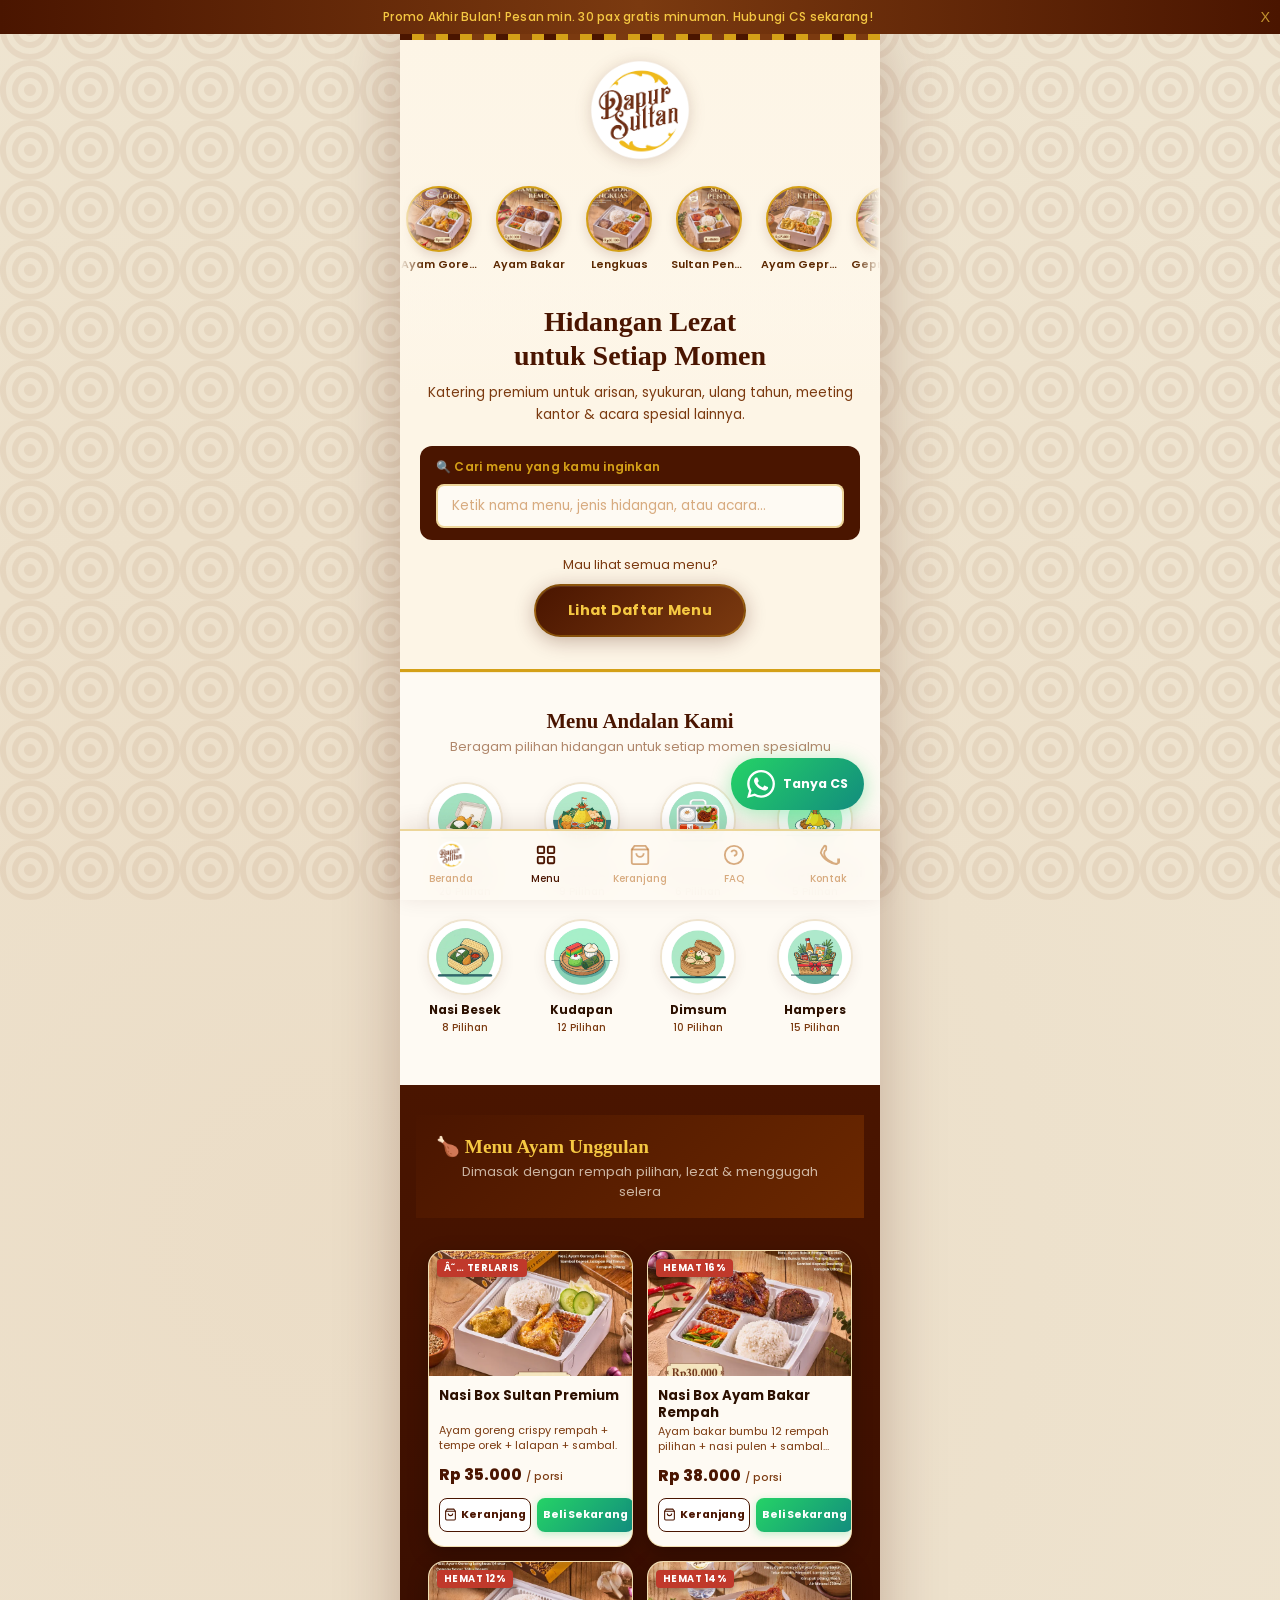
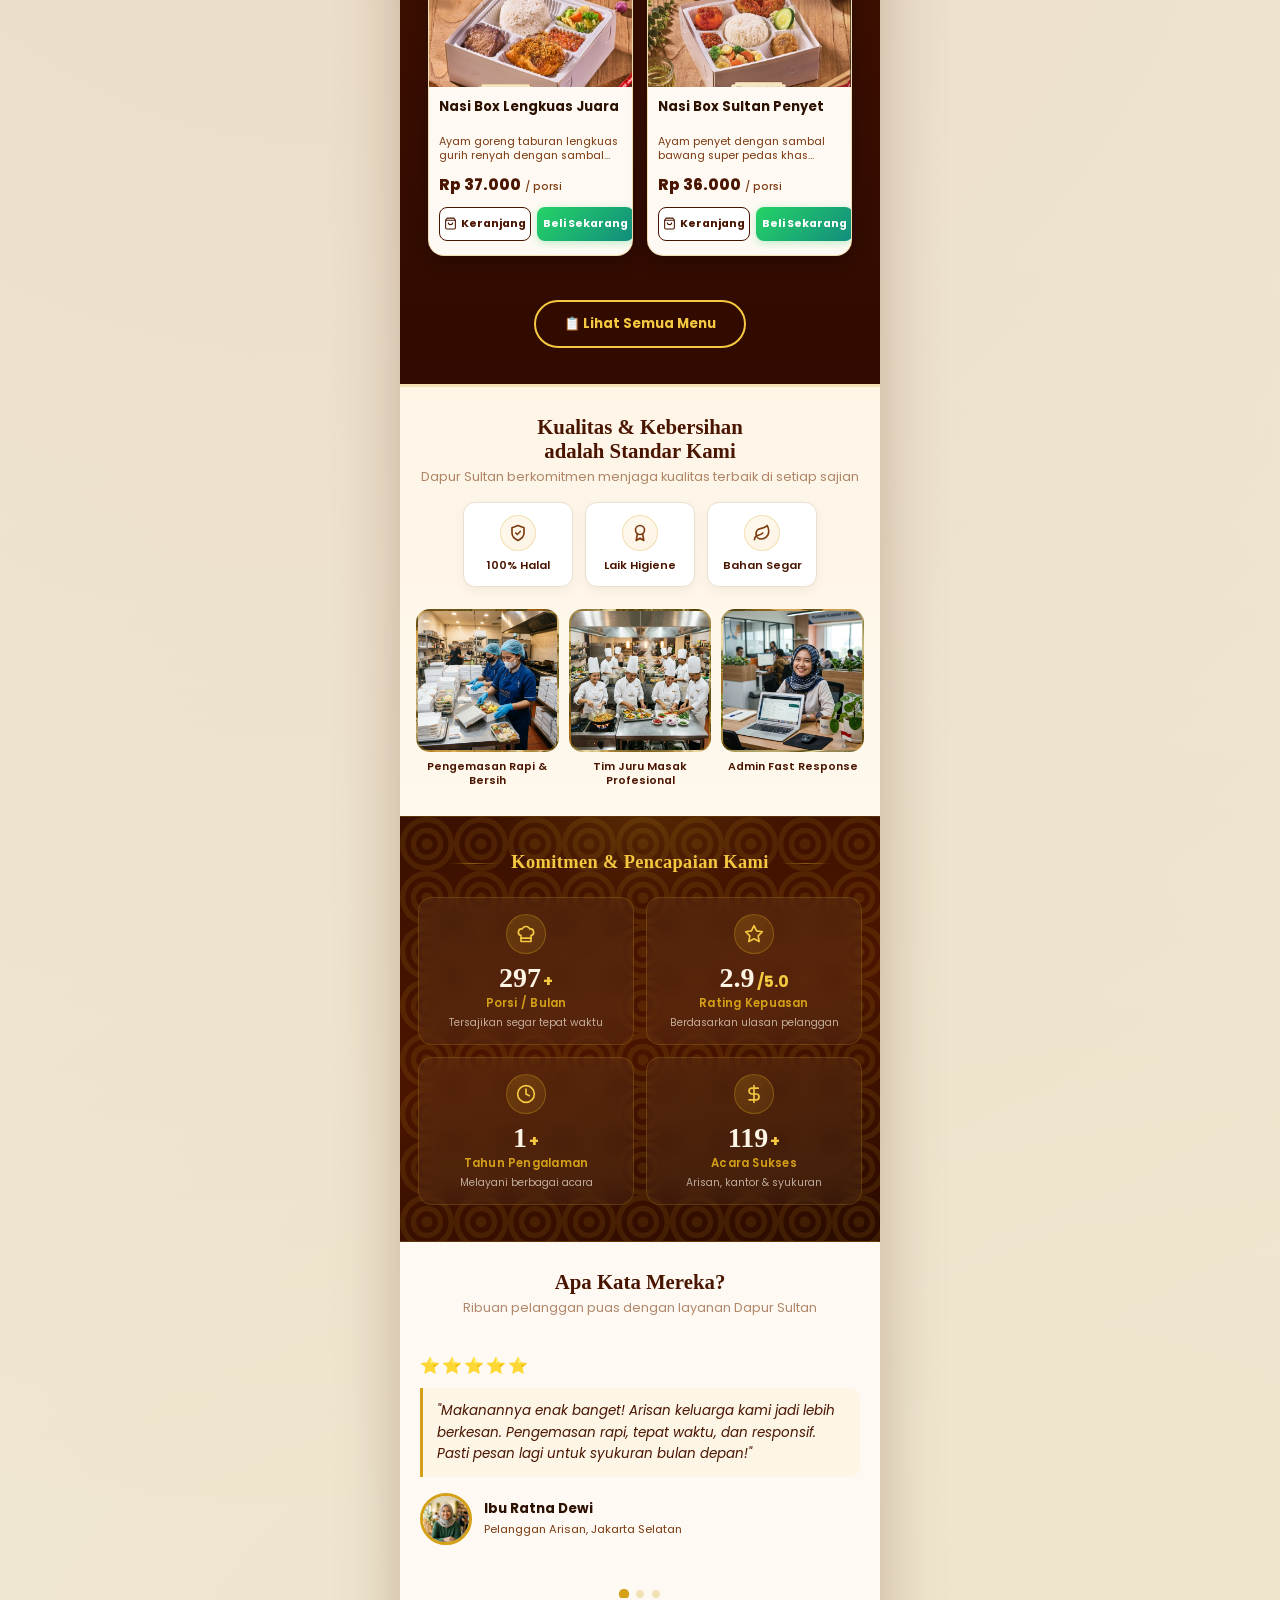
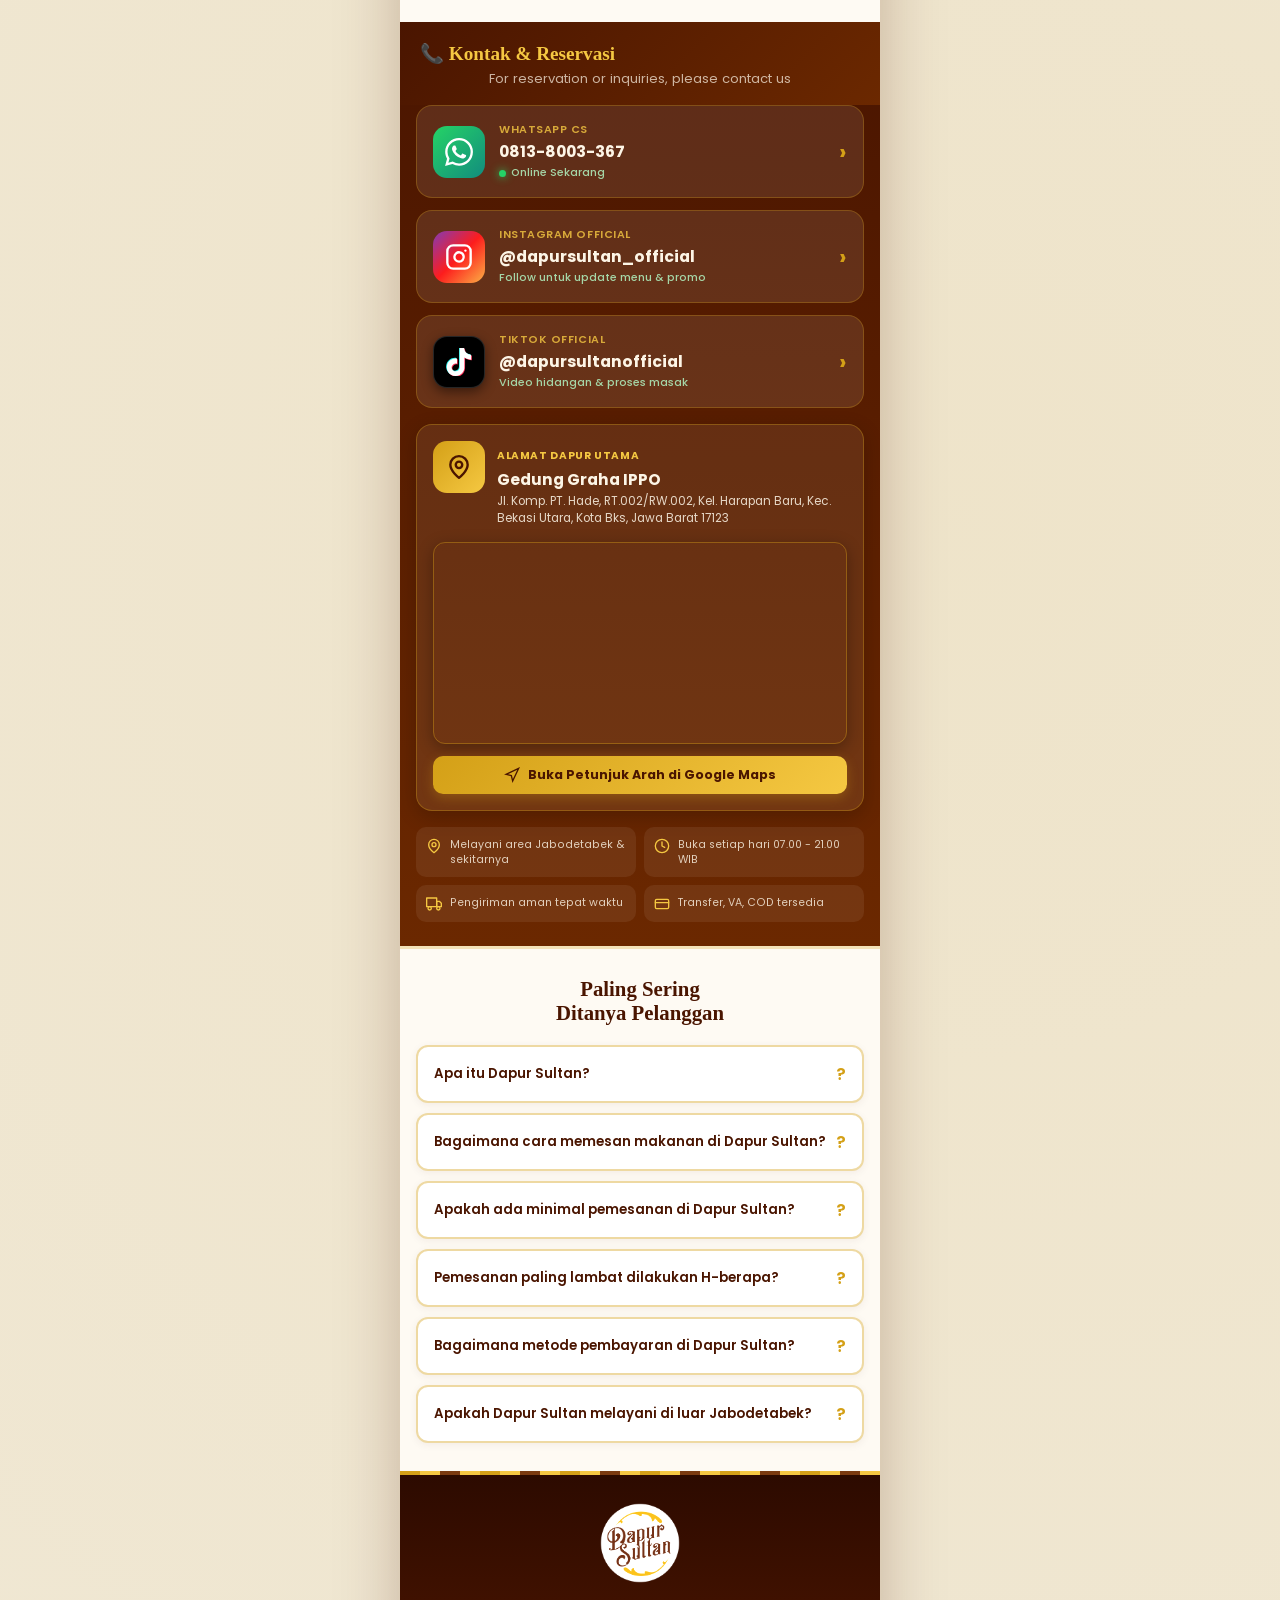
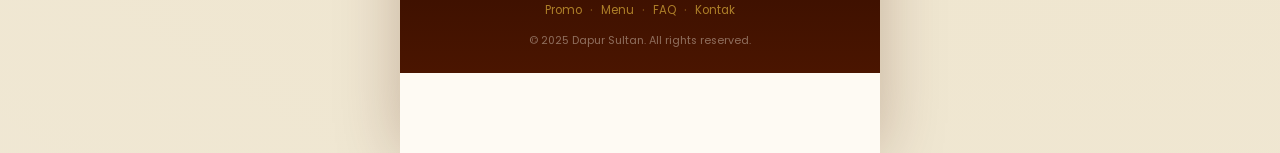
==== commit 9867ac42: "FIX" ====
--- a/index.html
+++ b/index.html
@@ -1,9 +1,9 @@
-﻿<!DOCTYPE html>
+<!DOCTYPE html>
 <html lang="id">
 
 <head>
   <meta charset="UTF-8" />
-  <meta name="viewport" content="width=device-width, initial-scale=1.0, maximum-scale=1.0" />
+  <meta name="viewport" content="width=device-width, initial-scale=1.0" />
   <title>Dapur Sultan - Selera Para Raja | Katering Premium</title>
   <meta name="description"
     content="Dapur Sultan - Katering premium dengan cita rasa terbaik untuk arisan, syukuran, ulang tahun, meeting kantor dan acara spesial. Pesan sekarang via WhatsApp!" />
--- a/style.css
+++ b/style.css
@@ -83,12 +83,13 @@
 .page-wrapper {
   position: relative;
   z-index: 1;
+  width: 100%;
   max-width: 480px;
   margin: 0 auto;
   background: #FEFAF3;
   box-shadow: 0 0 60px rgba(74, 21, 0, 0.25);
   min-height: 100vh;
-  padding-bottom: 80px;
+  padding-bottom: max(80px, calc(65px + env(safe-area-inset-bottom, 0px)));
 }
 
 /* ===== HEADER / HERO ===== */
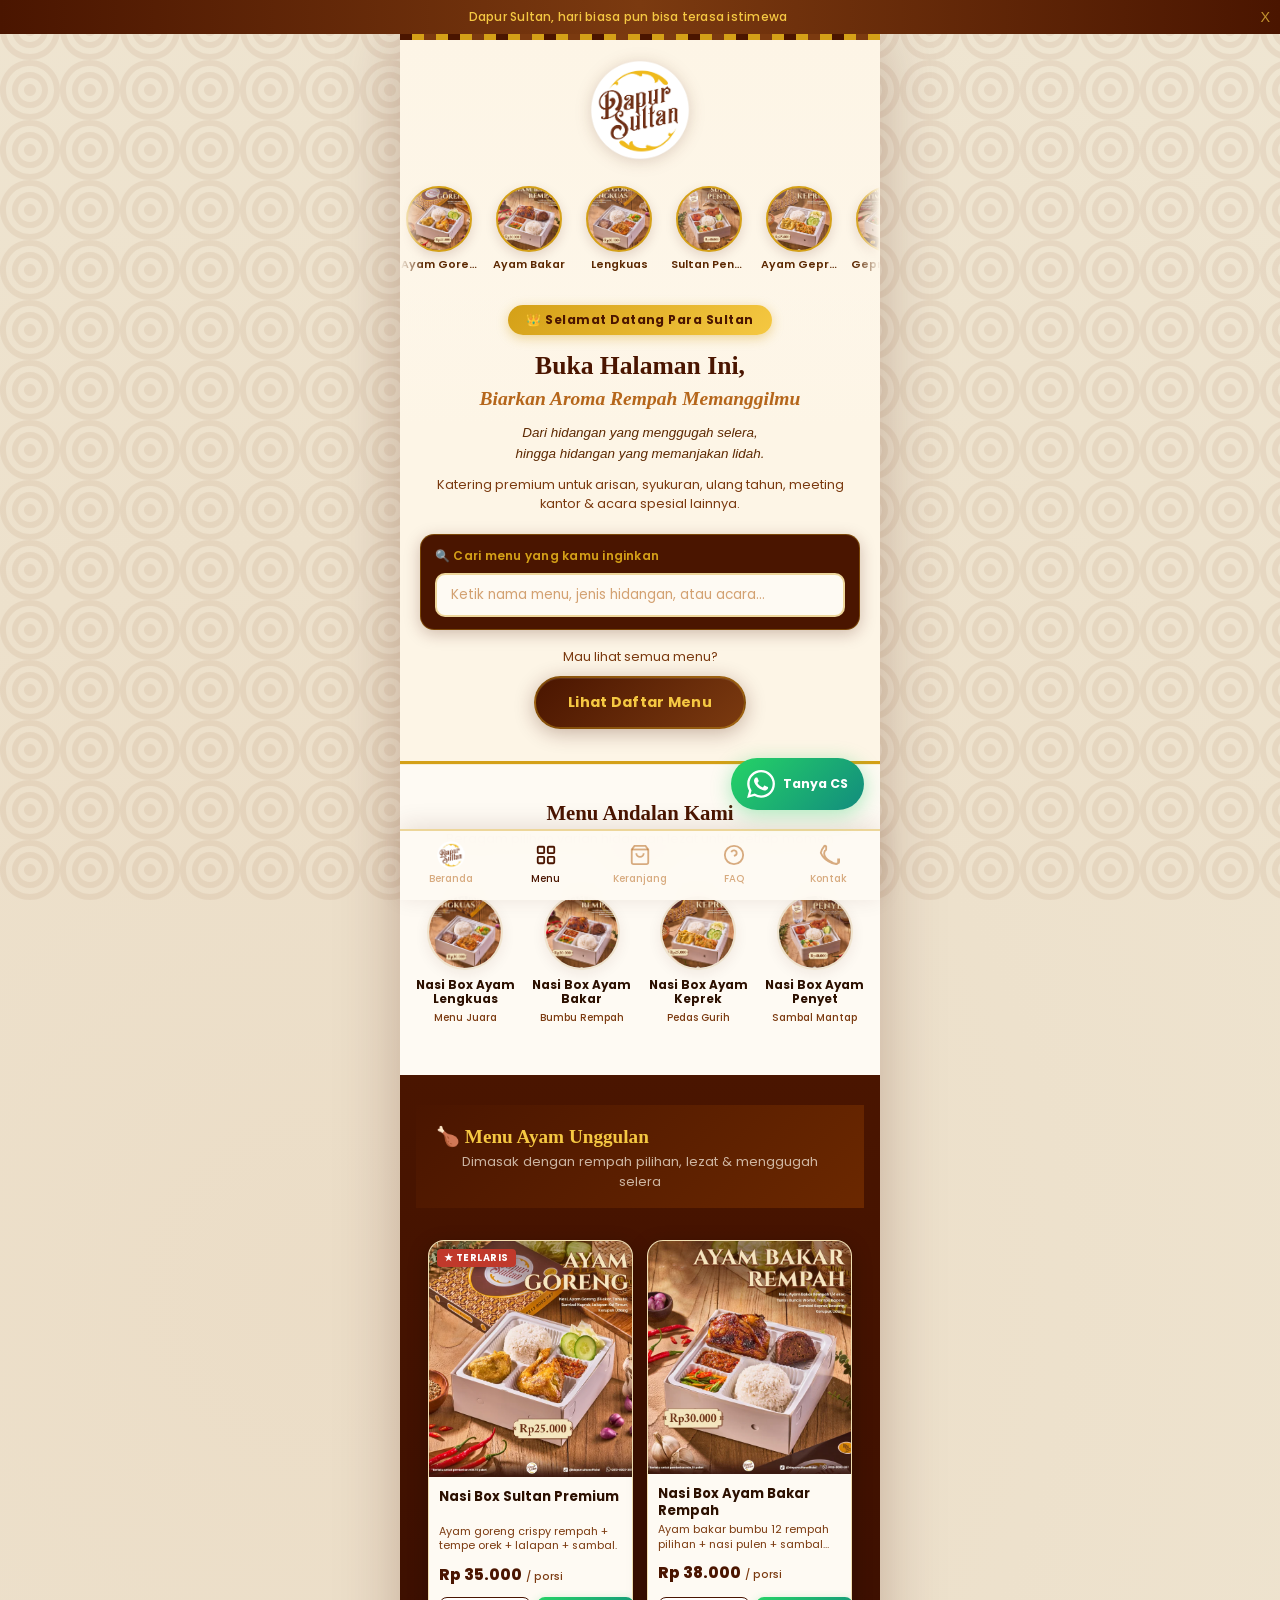
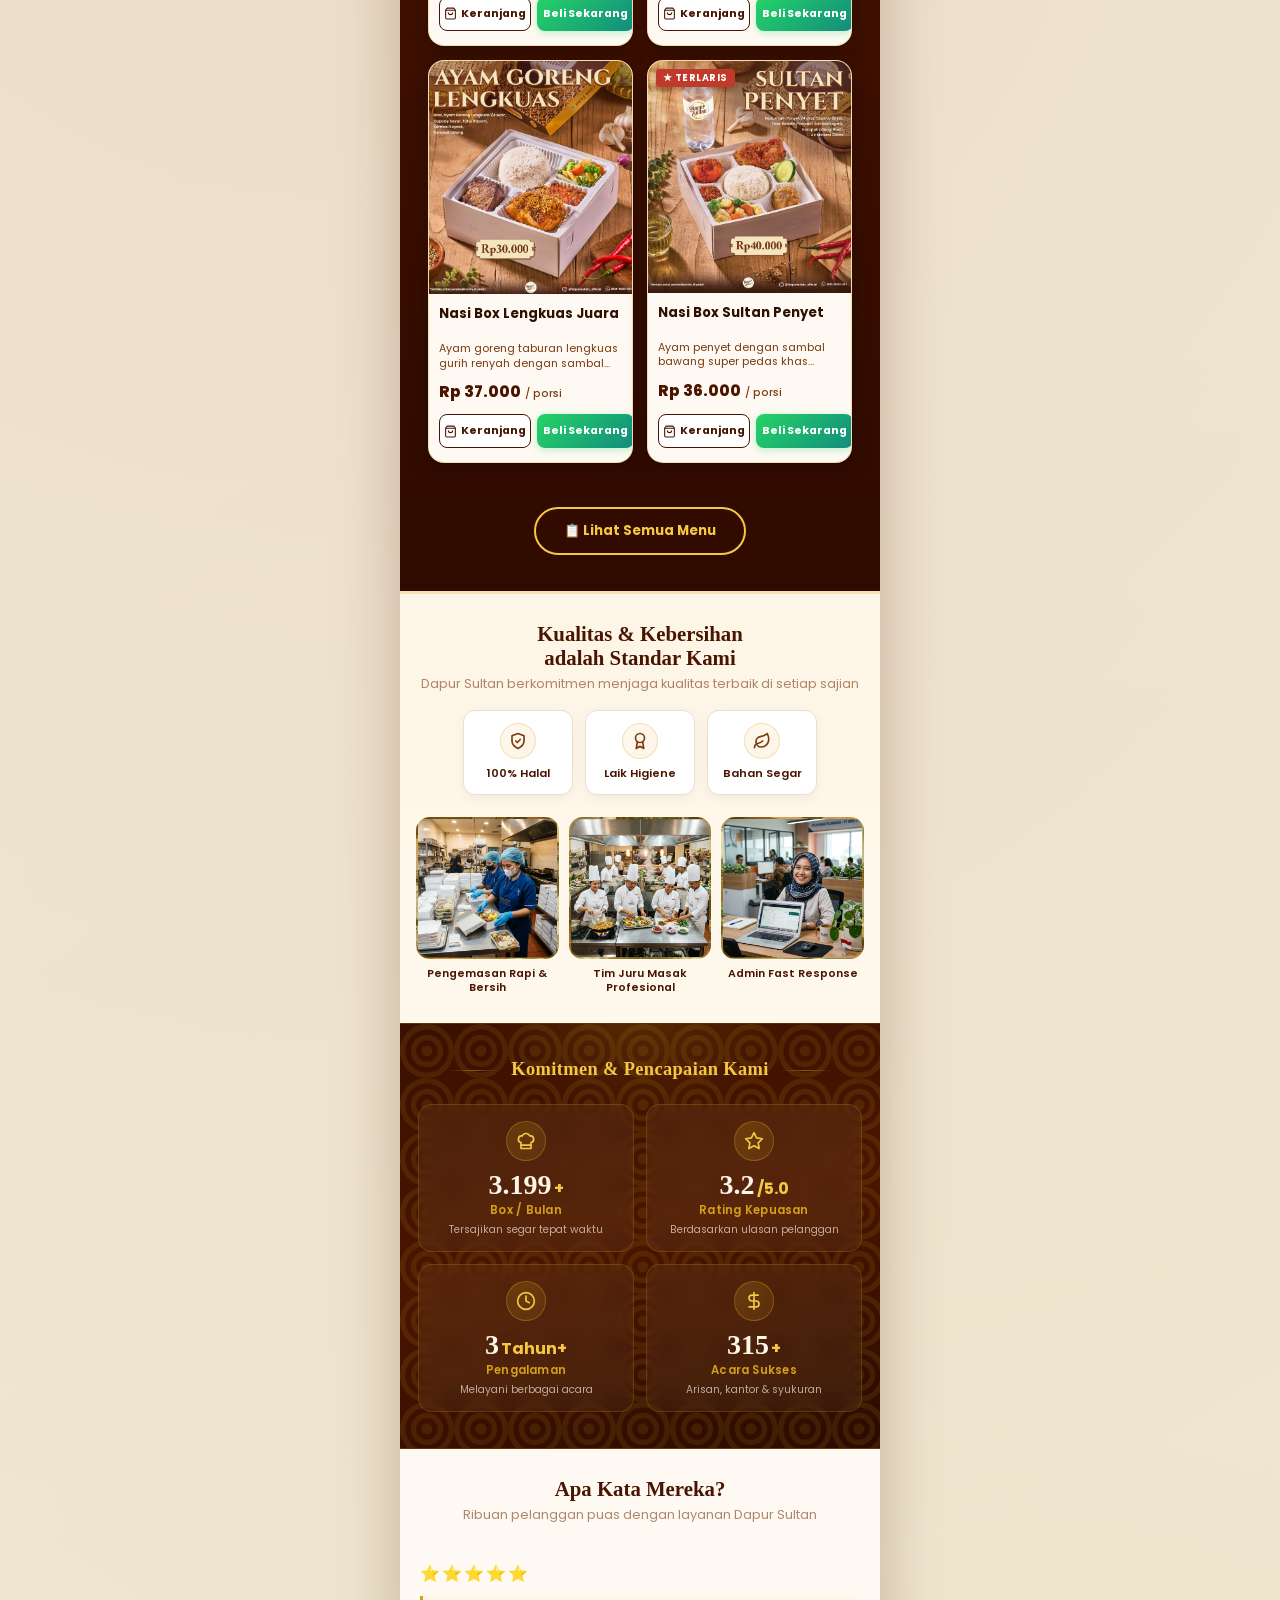
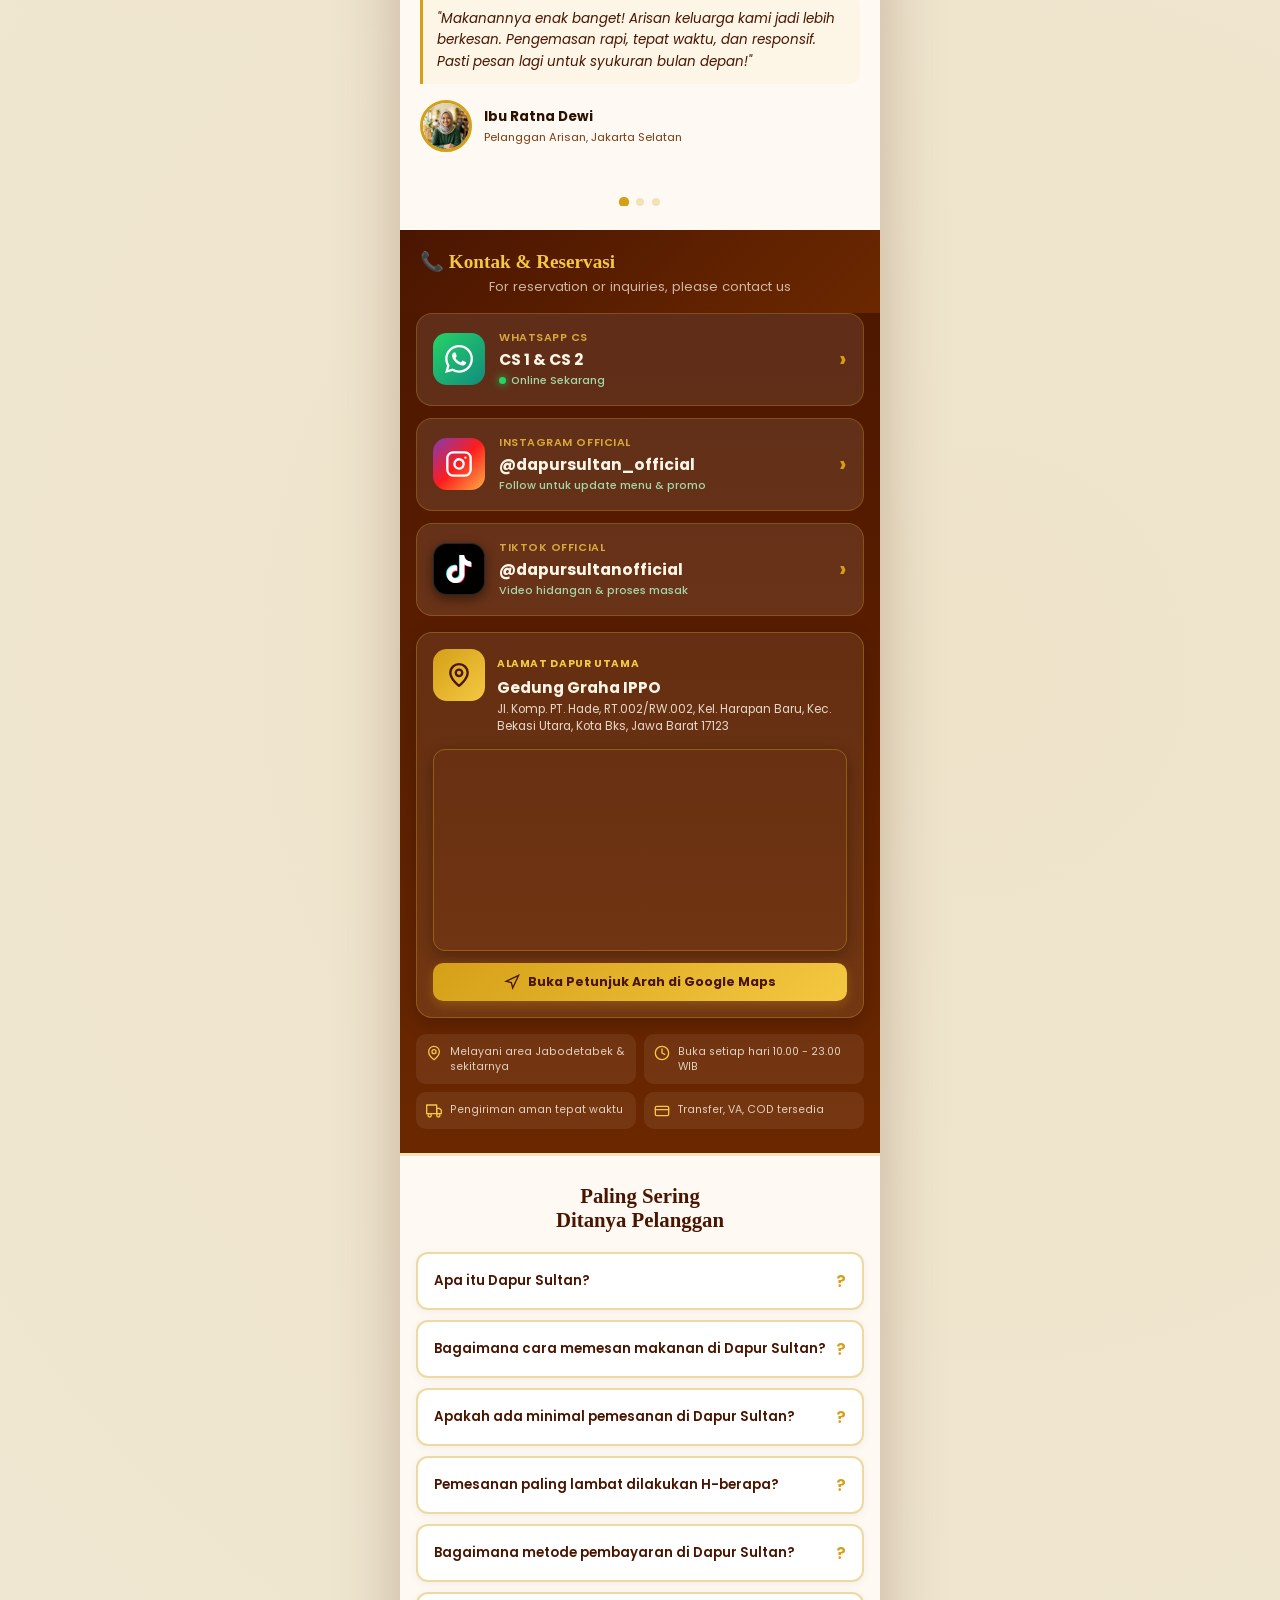
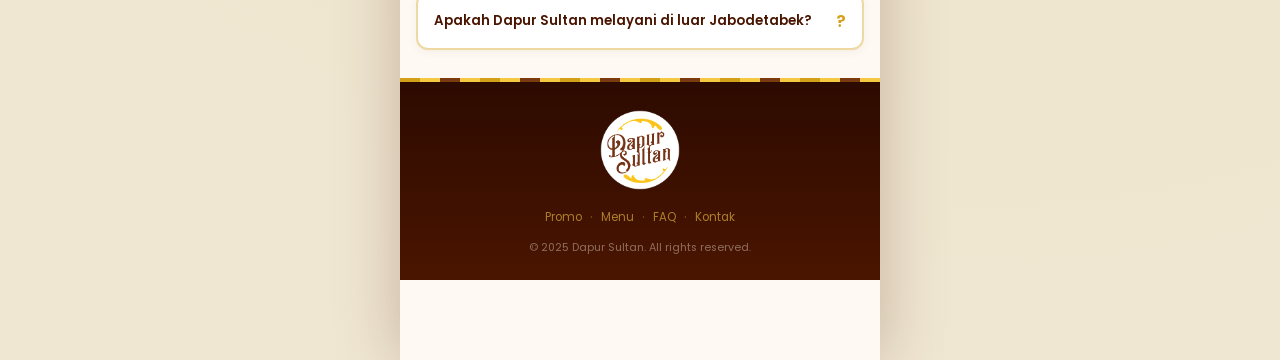
==== commit 70406e04: "UPDATE" ====
--- a/index.html
+++ b/index.html
@@ -16,7 +16,7 @@
 
 <body>
   <div class="announcement-bar" id="ann-bar">
-    Promo Akhir Bulan! Pesan min. 30 pax gratis minuman. Hubungi CS sekarang!
+    Dapur Sultan, hari biasa pun bisa terasa istimewa
     <button class="ann-close" onclick="document.getElementById('ann-bar').style.display='none'"
       aria-label="Tutup">X</button>
   </div>
@@ -27,52 +27,67 @@
       </div>
       <div class="hero-food-strip" id="hero-food-strip">
         <div class="food-strip-track" id="food-strip-track">
-          <div class="food-card" onclick="window.location.href='detail-produk.html?id=1'" role="button" tabindex="0" title="Detail Nasi Box Ayam Goreng">
+          <div class="food-card" onclick="window.location.href='detail-produk.html?id=1'" role="button" tabindex="0"
+            title="Detail Nasi Box Ayam Goreng">
             <div class="food-img food-img-real" style="background-image:url('img/ayam_Goreng.webp')"></div>
             <span class="food-label">Ayam Goreng</span>
           </div>
-          <div class="food-card" onclick="window.location.href='detail-produk.html?id=2'" role="button" tabindex="0" title="Detail Ayam Bakar Rempah">
+          <div class="food-card" onclick="window.location.href='detail-produk.html?id=2'" role="button" tabindex="0"
+            title="Detail Ayam Bakar Rempah">
             <div class="food-img food-img-real" style="background-image:url('img/ayamBakar_rempah.webp')"></div>
             <span class="food-label">Ayam Bakar</span>
           </div>
-          <div class="food-card" onclick="window.location.href='detail-produk.html?id=4'" role="button" tabindex="0" title="Detail Ayam Goreng Lengkuas">
+          <div class="food-card" onclick="window.location.href='detail-produk.html?id=4'" role="button" tabindex="0"
+            title="Detail Ayam Goreng Lengkuas">
             <div class="food-img food-img-real" style="background-image:url('img/ayamGoreng_lengkuas.webp')"></div>
             <span class="food-label">Lengkuas</span>
           </div>
-          <div class="food-card" onclick="window.location.href='detail-produk.html?id=6'" role="button" tabindex="0" title="Detail Sultan Penyet">
+          <div class="food-card" onclick="window.location.href='detail-produk.html?id=6'" role="button" tabindex="0"
+            title="Detail Sultan Penyet">
             <div class="food-img food-img-real" style="background-image:url('img/sultan_penyet.webp')"></div>
             <span class="food-label">Sultan Penyet</span>
           </div>
-          <div class="food-card" onclick="window.location.href='detail-produk.html?id=3'" role="button" tabindex="0" title="Detail Ayam Geprek">
+          <div class="food-card" onclick="window.location.href='detail-produk.html?id=3'" role="button" tabindex="0"
+            title="Detail Ayam Geprek">
             <div class="food-img food-img-real" style="background-image:url('img/ayam_Keprek.webp')"></div>
             <span class="food-label">Ayam Geprek</span>
           </div>
-          <div class="food-card" onclick="window.location.href='detail-produk.html?id=3'" role="button" tabindex="0" title="Detail Geprek Istimewa">
+          <div class="food-card" onclick="window.location.href='detail-produk.html?id=3'" role="button" tabindex="0"
+            title="Detail Geprek Istimewa">
             <div class="food-img food-img-real" style="background-image:url('img/keprek_istimewa.webp')"></div>
             <span class="food-label">Geprek Spesial</span>
           </div>
-          <div class="food-card" onclick="window.location.href='detail-produk.html?id=5'" role="button" tabindex="0" title="Detail Rempah Istimewa">
+          <div class="food-card" onclick="window.location.href='detail-produk.html?id=5'" role="button" tabindex="0"
+            title="Detail Rempah Istimewa">
             <div class="food-img food-img-real" style="background-image:url('img/rempah_istimewa.webp')"></div>
             <span class="food-label">Rempah Juara</span>
           </div>
-          <div class="food-card" onclick="window.location.href='detail-produk.html?id=4'" role="button" tabindex="0" title="Detail Sultan Lengkuas">
+          <div class="food-card" onclick="window.location.href='detail-produk.html?id=4'" role="button" tabindex="0"
+            title="Detail Sultan Lengkuas">
             <div class="food-img food-img-real" style="background-image:url('img/sultan_lengkuas.webp')"></div>
             <span class="food-label">Sultan Lengkuas</span>
           </div>
         </div>
       </div>
       <div class="hero-cta">
-        <h1 class="hero-title">Hidangan Lezat<br />untuk Setiap Momen</h1>
+        <div class="hero-welcome-badge">👑 Selamat Datang Para Sultan</div>
+        <h1 class="hero-title">Buka Halaman Ini,<br /><span class="hero-title-rempah">Biarkan Aroma Rempah
+            Memanggilmu</span></h1>
+        <p class="hero-poetic">Dari hidangan yang menggugah selera,<br />hingga hidangan yang memanjakan lidah.</p>
         <p class="hero-sub">Katering premium untuk arisan, syukuran, ulang tahun, meeting kantor &amp; acara spesial
           lainnya.</p>
-        <div class="hero-search-wrap">
+        <div class="hero-search-wrap" id="hero-search-wrap">
           <div class="search-label">&#128269; Cari menu yang kamu inginkan</div>
-          <input type="text" class="hero-search" id="hero-search"
-            placeholder="Ketik nama menu, jenis hidangan, atau acara..." />
+          <div class="hero-search-input-wrap">
+            <input type="text" class="hero-search" id="hero-search"
+              placeholder="Ketik nama menu, jenis hidangan, atau acara..." autocomplete="off" />
+            <button type="button" class="hero-search-clear" id="hero-search-clear" aria-label="Hapus pencarian"
+              style="display:none">&times;</button>
+          </div>
+          <div class="hero-search-dropdown" id="hero-search-dropdown" style="display:none"></div>
         </div>
         <p class="hero-cta-text">Mau lihat semua menu?</p>
-        <a href="daftar-menu.html"
-          class="btn-primary" id="btn-lihat-menu">Lihat Daftar Menu</a>
+        <a href="daftar-menu.html" class="btn-primary" id="btn-lihat-menu">Lihat Daftar Menu</a>
       </div>
     </header>
 
@@ -80,64 +95,36 @@
     <section class="kategori-section" id="kategori-section">
       <div class="section-header-light">
         <h2 class="section-title-dark">Menu Andalan Kami</h2>
-        <p class="section-sub">Beragam pilihan hidangan untuk setiap momen spesialmu</p>
+        <p class="section-sub">Beragam pilihan varian hidangan lezat untuk setiap momen spesialmu</p>
       </div>
       <div class="kategori-grid">
-        <a href="daftar-menu.html?cat=nasi-box" class="kat-item">
+        <a href="detail-produk.html?id=4" class="kat-item">
           <div class="kat-img-wrap">
-            <img src="img/cat_nasi_box.webp" alt="Kategori Nasi Box" class="kat-img" loading="lazy" />
-          </div>
-          <span class="kat-name">Nasi Box</span>
-          <span class="kat-count">20 Pilihan</span>
+            <img src="img/ayamGoreng_lengkuas.webp" alt="Nasi Box Ayam Lengkuas" class="kat-img" loading="lazy" />
+          </div>
+          <span class="kat-name">Nasi Box Ayam Lengkuas</span>
+          <span class="kat-count">Menu Juara</span>
         </a>
-        <a href="daftar-menu.html?cat=hantaran" class="kat-item">
+        <a href="detail-produk.html?id=2" class="kat-item">
           <div class="kat-img-wrap">
-            <img src="img/cat_hantaran.webp" alt="Kategori Hantaran" class="kat-img" loading="lazy" />
-          </div>
-          <span class="kat-name">Hantaran</span>
-          <span class="kat-count">9 Pilihan</span>
+            <img src="img/ayamBakar_rempah.webp" alt="Nasi Box Ayam Bakar" class="kat-img" loading="lazy" />
+          </div>
+          <span class="kat-name">Nasi Box Ayam Bakar</span>
+          <span class="kat-count">Bumbu Rempah</span>
         </a>
-        <a href="daftar-menu.html?cat=paket-luxury" class="kat-item">
+        <a href="detail-produk.html?id=3" class="kat-item">
           <div class="kat-img-wrap">
-            <img src="img/cat_paket_luxury.webp" alt="Kategori Paket Luxury" class="kat-img" loading="lazy" />
-          </div>
-          <span class="kat-name">Paket Luxury</span>
-          <span class="kat-count">6 Pilihan</span>
+            <img src="img/ayam_Keprek.webp" alt="Nasi Box Ayam Keprek" class="kat-img" loading="lazy" />
+          </div>
+          <span class="kat-name">Nasi Box Ayam Keprek</span>
+          <span class="kat-count">Pedas Gurih</span>
         </a>
-        <a href="daftar-menu.html?cat=tumpeng-mini" class="kat-item">
+        <a href="detail-produk.html?id=6" class="kat-item">
           <div class="kat-img-wrap">
-            <img src="img/cat_tumpeng_mini.webp" alt="Kategori Tumpeng Mini" class="kat-img" loading="lazy" />
-          </div>
-          <span class="kat-name">Tumpeng Mini</span>
-          <span class="kat-count">5 Pilihan</span>
-        </a>
-        <a href="daftar-menu.html?cat=nasi-besek" class="kat-item">
-          <div class="kat-img-wrap">
-            <img src="img/cat_nasi_besek.webp" alt="Kategori Nasi Besek" class="kat-img" loading="lazy" />
-          </div>
-          <span class="kat-name">Nasi Besek</span>
-          <span class="kat-count">8 Pilihan</span>
-        </a>
-        <a href="daftar-menu.html?cat=kudapan" class="kat-item">
-          <div class="kat-img-wrap">
-            <img src="img/cat_kudapan.webp" alt="Kategori Kudapan" class="kat-img" loading="lazy" />
-          </div>
-          <span class="kat-name">Kudapan</span>
-          <span class="kat-count">12 Pilihan</span>
-        </a>
-        <a href="daftar-menu.html?cat=dimsum" class="kat-item">
-          <div class="kat-img-wrap">
-            <img src="img/cat_dimsum.webp" alt="Kategori Dimsum" class="kat-img" loading="lazy" />
-          </div>
-          <span class="kat-name">Dimsum</span>
-          <span class="kat-count">10 Pilihan</span>
-        </a>
-        <a href="daftar-menu.html?cat=hampers" class="kat-item">
-          <div class="kat-img-wrap">
-            <img src="img/cat_hampers.webp" alt="Kategori Hampers" class="kat-img" loading="lazy" />
-          </div>
-          <span class="kat-name">Hampers</span>
-          <span class="kat-count">15 Pilihan</span>
+            <img src="img/sultan_penyet.webp" alt="Nasi Box Ayam Penyet" class="kat-img" loading="lazy" />
+          </div>
+          <span class="kat-name">Nasi Box Ayam Penyet</span>
+          <span class="kat-count">Sambal Mantap</span>
         </a>
       </div>
     </section>
@@ -151,10 +138,11 @@
         <div class="menu-card">
           <div class="menu-card-img-wrap" onclick="window.location.href='detail-produk.html?id=1'">
             <img src="img/ayam_Goreng.webp" alt="Nasi Box Sultan Premium" loading="lazy" />
-            <span class="menu-card-badge">â˜… Terlaris</span>
+            <span class="menu-card-badge">&#9733; Terlaris</span>
           </div>
           <div class="menu-card-info">
-            <h3 class="menu-card-name" onclick="window.location.href='detail-produk.html?id=1'">Nasi Box Sultan Premium</h3>
+            <h3 class="menu-card-name" onclick="window.location.href='detail-produk.html?id=1'">Nasi Box Sultan Premium
+            </h3>
             <p class="menu-card-desc">Ayam goreng crispy rempah + tempe orek + lalapan + sambal.</p>
             <div class="menu-card-price-row">
               <span class="menu-card-price">Rp 35.000</span>
@@ -163,7 +151,9 @@
             <div class="menu-card-actions">
               <button class="btn-card-keranjang" onclick="addHomeCart(1, 10, 'Nasi Box Sultan Premium')">
                 <svg viewBox="0 0 24 24" fill="none" stroke="currentColor" stroke-width="2" width="13" height="13">
-                  <path d="M6 2 3 6v14a2 2 0 0 0 2 2h14a2 2 0 0 0 2-2V6l-3-4z"/><line x1="3" y1="6" x2="21" y2="6"/><path d="M16 10a4 4 0 0 1-8 0"/>
+                  <path d="M6 2 3 6v14a2 2 0 0 0 2 2h14a2 2 0 0 0 2-2V6l-3-4z" />
+                  <line x1="3" y1="6" x2="21" y2="6" />
+                  <path d="M16 10a4 4 0 0 1-8 0" />
                 </svg>
                 Keranjang
               </button>
@@ -178,10 +168,10 @@
         <div class="menu-card">
           <div class="menu-card-img-wrap" onclick="window.location.href='detail-produk.html?id=2'">
             <img src="img/ayamBakar_rempah.webp" alt="Nasi Box Ayam Bakar Rempah" loading="lazy" />
-            <span class="menu-card-badge">Hemat 16%</span>
           </div>
           <div class="menu-card-info">
-            <h3 class="menu-card-name" onclick="window.location.href='detail-produk.html?id=2'">Nasi Box Ayam Bakar Rempah</h3>
+            <h3 class="menu-card-name" onclick="window.location.href='detail-produk.html?id=2'">Nasi Box Ayam Bakar
+              Rempah</h3>
             <p class="menu-card-desc">Ayam bakar bumbu 12 rempah pilihan + nasi pulen + sambal hijau.</p>
             <div class="menu-card-price-row">
               <span class="menu-card-price">Rp 38.000</span>
@@ -190,7 +180,9 @@
             <div class="menu-card-actions">
               <button class="btn-card-keranjang" onclick="addHomeCart(2, 10, 'Nasi Box Ayam Bakar Rempah')">
                 <svg viewBox="0 0 24 24" fill="none" stroke="currentColor" stroke-width="2" width="13" height="13">
-                  <path d="M6 2 3 6v14a2 2 0 0 0 2 2h14a2 2 0 0 0 2-2V6l-3-4z"/><line x1="3" y1="6" x2="21" y2="6"/><path d="M16 10a4 4 0 0 1-8 0"/>
+                  <path d="M6 2 3 6v14a2 2 0 0 0 2 2h14a2 2 0 0 0 2-2V6l-3-4z" />
+                  <line x1="3" y1="6" x2="21" y2="6" />
+                  <path d="M16 10a4 4 0 0 1-8 0" />
                 </svg>
                 Keranjang
               </button>
@@ -205,10 +197,10 @@
         <div class="menu-card">
           <div class="menu-card-img-wrap" onclick="window.location.href='detail-produk.html?id=4'">
             <img src="img/ayamGoreng_lengkuas.webp" alt="Nasi Box Lengkuas Juara" loading="lazy" />
-            <span class="menu-card-badge">Hemat 12%</span>
           </div>
           <div class="menu-card-info">
-            <h3 class="menu-card-name" onclick="window.location.href='detail-produk.html?id=4'">Nasi Box Lengkuas Juara</h3>
+            <h3 class="menu-card-name" onclick="window.location.href='detail-produk.html?id=4'">Nasi Box Lengkuas Juara
+            </h3>
             <p class="menu-card-desc">Ayam goreng taburan lengkuas gurih renyah dengan sambal spesial.</p>
             <div class="menu-card-price-row">
               <span class="menu-card-price">Rp 37.000</span>
@@ -217,7 +209,9 @@
             <div class="menu-card-actions">
               <button class="btn-card-keranjang" onclick="addHomeCart(4, 10, 'Nasi Box Lengkuas Juara')">
                 <svg viewBox="0 0 24 24" fill="none" stroke="currentColor" stroke-width="2" width="13" height="13">
-                  <path d="M6 2 3 6v14a2 2 0 0 0 2 2h14a2 2 0 0 0 2-2V6l-3-4z"/><line x1="3" y1="6" x2="21" y2="6"/><path d="M16 10a4 4 0 0 1-8 0"/>
+                  <path d="M6 2 3 6v14a2 2 0 0 0 2 2h14a2 2 0 0 0 2-2V6l-3-4z" />
+                  <line x1="3" y1="6" x2="21" y2="6" />
+                  <path d="M16 10a4 4 0 0 1-8 0" />
                 </svg>
                 Keranjang
               </button>
@@ -232,10 +226,11 @@
         <div class="menu-card">
           <div class="menu-card-img-wrap" onclick="window.location.href='detail-produk.html?id=6'">
             <img src="img/sultan_penyet.webp" alt="Nasi Box Sultan Penyet" loading="lazy" />
-            <span class="menu-card-badge">Hemat 14%</span>
+            <span class="menu-card-badge">&#9733; Terlaris</span>
           </div>
           <div class="menu-card-info">
-            <h3 class="menu-card-name" onclick="window.location.href='detail-produk.html?id=6'">Nasi Box Sultan Penyet</h3>
+            <h3 class="menu-card-name" onclick="window.location.href='detail-produk.html?id=6'">Nasi Box Sultan Penyet
+            </h3>
             <p class="menu-card-desc">Ayam penyet dengan sambal bawang super pedas khas Sultan komplit.</p>
             <div class="menu-card-price-row">
               <span class="menu-card-price">Rp 36.000</span>
@@ -244,7 +239,9 @@
             <div class="menu-card-actions">
               <button class="btn-card-keranjang" onclick="addHomeCart(6, 10, 'Nasi Box Sultan Penyet')">
                 <svg viewBox="0 0 24 24" fill="none" stroke="currentColor" stroke-width="2" width="13" height="13">
-                  <path d="M6 2 3 6v14a2 2 0 0 0 2 2h14a2 2 0 0 0 2-2V6l-3-4z"/><line x1="3" y1="6" x2="21" y2="6"/><path d="M16 10a4 4 0 0 1-8 0"/>
+                  <path d="M6 2 3 6v14a2 2 0 0 0 2 2h14a2 2 0 0 0 2-2V6l-3-4z" />
+                  <line x1="3" y1="6" x2="21" y2="6" />
+                  <path d="M16 10a4 4 0 0 1-8 0" />
                 </svg>
                 Keranjang
               </button>
@@ -256,8 +253,7 @@
         </div>
       </div>
       <div class="menu-ayam-cta">
-        <a href="https://wa.me/6281380033670?text=Halo%20Dapur%20Sultan%2C%20saya%20ingin%20lihat%20menu%20lengkap"
-          class="btn-secondary" target="_blank" rel="noopener">&#128203; Lihat Semua Menu</a>
+        <a href="daftar-menu.html" class="btn-secondary">&#128203; Lihat Semua Menu</a>
       </div>
     </section>
     <section class="kualitas-section" id="kualitas-section">
@@ -330,9 +326,9 @@
             </svg>
           </div>
           <div class="stat-number-wrap">
-            <span class="stat-num" data-target="500">0</span><span class="stat-plus">+</span>
-          </div>
-          <div class="stat-unit">Porsi / Bulan</div>
+            <span class="stat-num" data-target="5000">0</span><span class="stat-plus">+</span>
+          </div>
+          <div class="stat-unit">Box / Bulan</div>
           <div class="stat-label">Tersajikan segar tepat waktu</div>
         </div>
         <div class="stat-card">
@@ -344,7 +340,7 @@
             </svg>
           </div>
           <div class="stat-number-wrap">
-            <span class="stat-num" data-target="4.9">0</span><span class="stat-plus">/5.0</span>
+            <span class="stat-num" data-target="5.0">0</span><span class="stat-plus">/5.0</span>
           </div>
           <div class="stat-unit">Rating Kepuasan</div>
           <div class="stat-label">Berdasarkan ulasan pelanggan</div>
@@ -358,9 +354,9 @@
             </svg>
           </div>
           <div class="stat-number-wrap">
-            <span class="stat-num" data-target="3">0</span><span class="stat-plus">+</span>
-          </div>
-          <div class="stat-unit">Tahun Pengalaman</div>
+            <span class="stat-num" data-target="5">0</span><span class="stat-plus"> Tahun+</span>
+          </div>
+          <div class="stat-unit">Pengalaman</div>
           <div class="stat-label">Melayani berbagai acara</div>
         </div>
         <div class="stat-card">
@@ -372,7 +368,7 @@
             </svg>
           </div>
           <div class="stat-number-wrap">
-            <span class="stat-num" data-target="200">0</span><span class="stat-plus">+</span>
+            <span class="stat-num" data-target="500">0</span><span class="stat-plus">+</span>
           </div>
           <div class="stat-unit">Acara Sukses</div>
           <div class="stat-label">Arisan, kantor &amp; syukuran</div>
@@ -431,8 +427,8 @@
         <p class="section-sub-light">For reservation or inquiries, please contact us</p>
       </div>
       <div class="contact-cards">
-        <a href="https://wa.me/6281380033670?text=Halo%20Dapur%20Sultan%2C%20saya%20ingin%20info%20katering"
-          class="contact-card" id="contact-wa" target="_blank" rel="noopener">
+        <a href="javascript:void(0)" onclick="openCSModal('Halo Dapur Sultan, saya ingin konsultasi pemesanan katering.')"
+          class="contact-card" id="contact-wa">
           <div class="contact-card-icon wa-icon">
             <svg viewBox="0 0 24 24" fill="currentColor" width="28" height="28">
               <path
@@ -441,7 +437,7 @@
           </div>
           <div class="contact-card-info">
             <span class="contact-card-label">WhatsApp CS</span>
-            <span class="contact-card-num">0813-8003-367</span>
+            <span class="contact-card-num">CS 1 &amp; CS 2</span>
             <span class="contact-card-status"><span class="status-dot"></span> Online Sekarang</span>
           </div>
           <span class="contact-card-arrow">&#8250;</span>
@@ -467,9 +463,15 @@
           rel="noopener">
           <div class="contact-card-icon tiktok-icon">
             <svg viewBox="0 0 24 24" width="28" height="28" fill="none" xmlns="http://www.w3.org/2000/svg">
-              <path d="M12.525.02c1.31-.02 2.61-.01 3.91-.02.08 1.53.63 3.09 1.75 4.17 1.12 1.11 2.7 1.62 4.24 1.79v4.03c-1.44-.05-2.89-.35-4.2-.97-.57-.26-1.1-.59-1.62-.93-.01 2.92.01 5.84-.02 8.75-.08 1.4-.54 2.79-1.35 3.94-1.31 1.92-3.58 3.17-5.91 3.21-1.43.08-2.86-.31-4.08-1.03-2.02-1.19-3.44-3.37-3.65-5.71-.02-.5-.03-1-.01-1.49.18-1.9 1.12-3.72 2.58-4.96 1.66-1.44 3.98-2.13 6.15-1.72.02 1.48-.04 2.96-.04 4.44-.99-.32-2.15-.23-3.02.37-.63.41-1.11 1.04-1.36 1.75-.21.51-.24 1.07-.14 1.61.24 1.64 1.82 2.89 3.5 2.77 1.81-.03 3.32-1.52 3.36-3.33.05-4.45.02-8.9.03-13.35.01-1.74-.01-3.48.01-5.22z" fill="#FE2C55" transform="translate(0.6, 0.6)"/>
-              <path d="M12.525.02c1.31-.02 2.61-.01 3.91-.02.08 1.53.63 3.09 1.75 4.17 1.12 1.11 2.7 1.62 4.24 1.79v4.03c-1.44-.05-2.89-.35-4.2-.97-.57-.26-1.1-.59-1.62-.93-.01 2.92.01 5.84-.02 8.75-.08 1.4-.54 2.79-1.35 3.94-1.31 1.92-3.58 3.17-5.91 3.21-1.43.08-2.86-.31-4.08-1.03-2.02-1.19-3.44-3.37-3.65-5.71-.02-.5-.03-1-.01-1.49.18-1.9 1.12-3.72 2.58-4.96 1.66-1.44 3.98-2.13 6.15-1.72.02 1.48-.04 2.96-.04 4.44-.99-.32-2.15-.23-3.02.37-.63.41-1.11 1.04-1.36 1.75-.21.51-.24 1.07-.14 1.61.24 1.64 1.82 2.89 3.5 2.77 1.81-.03 3.32-1.52 3.36-3.33.05-4.45.02-8.9.03-13.35.01-1.74-.01-3.48.01-5.22z" fill="#25F4EE" transform="translate(-0.6, -0.6)"/>
-              <path d="M12.525.02c1.31-.02 2.61-.01 3.91-.02.08 1.53.63 3.09 1.75 4.17 1.12 1.11 2.7 1.62 4.24 1.79v4.03c-1.44-.05-2.89-.35-4.2-.97-.57-.26-1.1-.59-1.62-.93-.01 2.92.01 5.84-.02 8.75-.08 1.4-.54 2.79-1.35 3.94-1.31 1.92-3.58 3.17-5.91 3.21-1.43.08-2.86-.31-4.08-1.03-2.02-1.19-3.44-3.37-3.65-5.71-.02-.5-.03-1-.01-1.49.18-1.9 1.12-3.72 2.58-4.96 1.66-1.44 3.98-2.13 6.15-1.72.02 1.48-.04 2.96-.04 4.44-.99-.32-2.15-.23-3.02.37-.63.41-1.11 1.04-1.36 1.75-.21.51-.24 1.07-.14 1.61.24 1.64 1.82 2.89 3.5 2.77 1.81-.03 3.32-1.52 3.36-3.33.05-4.45.02-8.9.03-13.35.01-1.74-.01-3.48.01-5.22z" fill="#FFFFFF"/>
+              <path
+                d="M12.525.02c1.31-.02 2.61-.01 3.91-.02.08 1.53.63 3.09 1.75 4.17 1.12 1.11 2.7 1.62 4.24 1.79v4.03c-1.44-.05-2.89-.35-4.2-.97-.57-.26-1.1-.59-1.62-.93-.01 2.92.01 5.84-.02 8.75-.08 1.4-.54 2.79-1.35 3.94-1.31 1.92-3.58 3.17-5.91 3.21-1.43.08-2.86-.31-4.08-1.03-2.02-1.19-3.44-3.37-3.65-5.71-.02-.5-.03-1-.01-1.49.18-1.9 1.12-3.72 2.58-4.96 1.66-1.44 3.98-2.13 6.15-1.72.02 1.48-.04 2.96-.04 4.44-.99-.32-2.15-.23-3.02.37-.63.41-1.11 1.04-1.36 1.75-.21.51-.24 1.07-.14 1.61.24 1.64 1.82 2.89 3.5 2.77 1.81-.03 3.32-1.52 3.36-3.33.05-4.45.02-8.9.03-13.35.01-1.74-.01-3.48.01-5.22z"
+                fill="#FE2C55" transform="translate(0.6, 0.6)" />
+              <path
+                d="M12.525.02c1.31-.02 2.61-.01 3.91-.02.08 1.53.63 3.09 1.75 4.17 1.12 1.11 2.7 1.62 4.24 1.79v4.03c-1.44-.05-2.89-.35-4.2-.97-.57-.26-1.1-.59-1.62-.93-.01 2.92.01 5.84-.02 8.75-.08 1.4-.54 2.79-1.35 3.94-1.31 1.92-3.58 3.17-5.91 3.21-1.43.08-2.86-.31-4.08-1.03-2.02-1.19-3.44-3.37-3.65-5.71-.02-.5-.03-1-.01-1.49.18-1.9 1.12-3.72 2.58-4.96 1.66-1.44 3.98-2.13 6.15-1.72.02 1.48-.04 2.96-.04 4.44-.99-.32-2.15-.23-3.02.37-.63.41-1.11 1.04-1.36 1.75-.21.51-.24 1.07-.14 1.61.24 1.64 1.82 2.89 3.5 2.77 1.81-.03 3.32-1.52 3.36-3.33.05-4.45.02-8.9.03-13.35.01-1.74-.01-3.48.01-5.22z"
+                fill="#25F4EE" transform="translate(-0.6, -0.6)" />
+              <path
+                d="M12.525.02c1.31-.02 2.61-.01 3.91-.02.08 1.53.63 3.09 1.75 4.17 1.12 1.11 2.7 1.62 4.24 1.79v4.03c-1.44-.05-2.89-.35-4.2-.97-.57-.26-1.1-.59-1.62-.93-.01 2.92.01 5.84-.02 8.75-.08 1.4-.54 2.79-1.35 3.94-1.31 1.92-3.58 3.17-5.91 3.21-1.43.08-2.86-.31-4.08-1.03-2.02-1.19-3.44-3.37-3.65-5.71-.02-.5-.03-1-.01-1.49.18-1.9 1.12-3.72 2.58-4.96 1.66-1.44 3.98-2.13 6.15-1.72.02 1.48-.04 2.96-.04 4.44-.99-.32-2.15-.23-3.02.37-.63.41-1.11 1.04-1.36 1.75-.21.51-.24 1.07-.14 1.61.24 1.64 1.82 2.89 3.5 2.77 1.81-.03 3.32-1.52 3.36-3.33.05-4.45.02-8.9.03-13.35.01-1.74-.01-3.48.01-5.22z"
+                fill="#FFFFFF" />
             </svg>
           </div>
           <div class="contact-card-info">
@@ -526,7 +528,7 @@
             <circle cx="12" cy="12" r="10" />
             <polyline points="12 6 12 12 16 14" />
           </svg>
-          <span>Buka setiap hari 07.00 - 21.00 WIB</span>
+          <span>Buka setiap hari 10.00 - 23.00 WIB</span>
         </div>
         <div class="contact-info-item">
           <svg viewBox="0 0 24 24" fill="none" stroke="currentColor" stroke-width="2" stroke-linecap="round"
@@ -567,9 +569,11 @@
           <div class="faq-a" id="faq-ans-2" hidden>
             <p>Pilih menu yang kamu inginkan, tentukan jumlah pesanan dan tanggal acara, lalu hubungi Customer Service
               Dapur Sultan melalui nomor WhatsApp resmi kami:</p>
-            <div class="faq-wa-links"><a href="https://wa.me/6281380033670" class="faq-wa-btn" target="_blank">WhatsApp
-                CS:
-                0813-8003-367</a></div>
+            <div class="faq-wa-links">
+              <a href="javascript:void(0)" onclick="openCSModal('Halo Dapur Sultan, saya ingin konsultasi pemesanan katering.')" class="faq-wa-btn">
+                WhatsApp CS 1 &amp; CS 2
+              </a>
+            </div>
           </div>
         </div>
         <div class="faq-item" id="faq-3"><button class="faq-q" onclick="toggleFaq(3)"><span>Apakah ada minimal pemesanan
@@ -662,8 +666,8 @@
     </nav>
   </div>
 
-  <a href="https://wa.me/6281380033670?text=Halo%20Dapur%20Sultan%2C%20saya%20ingin%20bertanya" class="float-wa"
-    id="float-wa" target="_blank" rel="noopener">
+  <a href="javascript:void(0)" onclick="openCSModal('Halo Dapur Sultan, saya ingin bertanya tentang menu katering.')" class="float-wa"
+    id="float-wa">
     <svg viewBox="0 0 24 24" fill="currentColor" width="28" height="28">
       <path
         d="M17.472 14.382c-.297-.149-1.758-.867-2.03-.967-.273-.099-.471-.148-.67.15-.197.297-.767.966-.94 1.164-.173.199-.347.223-.644.075-.297-.15-1.255-.463-2.39-1.475-.883-.788-1.48-1.761-1.653-2.059-.173-.297-.018-.458.13-.606.134-.133.298-.347.446-.52.149-.174.198-.298.298-.497.099-.198.05-.371-.025-.52-.075-.149-.669-1.612-.916-2.207-.242-.579-.487-.5-.669-.51-.173-.008-.371-.01-.57-.01-.198 0-.52.074-.792.372-.272.297-1.04 1.016-1.04 2.479 0 1.462 1.065 2.875 1.213 3.074.149.198 2.096 3.2 5.077 4.487.709.306 1.262.489 1.694.625.712.227 1.36.195 1.871.118.571-.085 1.758-.719 2.006-1.413.248-.694.248-1.289.173-1.413-.074-.124-.272-.198-.57-.347m-5.421 7.403h-.004a9.87 9.87 0 01-5.031-1.378l-.361-.214-3.741.982.998-3.648-.235-.374a9.86 9.86 0 01-1.51-5.26c.001-5.45 4.436-9.884 9.888-9.884 2.64 0 5.122 1.03 6.988 2.898a9.825 9.825 0 012.893 6.994c-.003 5.45-4.437 9.884-9.885 9.884m8.413-18.297A11.815 11.815 0 0012.05 0C5.495 0 .16 5.335.157 11.892c0 2.096.547 4.142 1.588 5.945L.057 24l6.305-1.654a11.882 11.882 0 005.683 1.448h.005c6.554 0 11.890-5.335 11.893-11.893a11.821 11.821 0 00-3.48-8.413z" />
@@ -681,7 +685,7 @@
     function addHomeCart(id, qty, name) {
       if (window.DS_CART) {
         DS_CART.add(id, qty);
-        showHomeToast('âœ“ ' + name + ' ditambahkan ke keranjang');
+        showHomeToast('✓ ' + name + ' ditambahkan ke keranjang');
       }
     }
     function showHomeToast(msg) {
@@ -698,4 +702,4 @@
   </script>
 </body>
 
-</html>
+</html>
--- a/style.css
+++ b/style.css
@@ -23,6 +23,9 @@
 html {
   scroll-behavior: smooth;
   font-size: 16px;
+  width: 100%;
+  max-width: 100%;
+  overflow-x: hidden;
 }
 
 body {
@@ -33,6 +36,8 @@
     radial-gradient(circle at 75% 75%, rgba(212, 160, 23, 0.06) 0%, transparent 50%);
   color: #2C1000;
   min-height: 100vh;
+  width: 100%;
+  max-width: 100%;
   overflow-x: hidden;
 }
 
@@ -243,44 +248,69 @@
   background: linear-gradient(180deg, rgba(253, 245, 230, 0) 0%, #FDF5E6 30%, #FDF5E6 100%);
 }
 
-.hero-badge {
+.hero-welcome-badge {
   display: inline-flex;
   align-items: center;
   gap: 6px;
   background: linear-gradient(135deg, #D4A017, #F5C842);
   color: #4A1500;
-  font-size: 0.72rem;
-  font-weight: 700;
-  letter-spacing: 0.08em;
-  text-transform: uppercase;
-  padding: 5px 14px;
+  font-size: 0.75rem;
+  font-weight: 700;
+  letter-spacing: 0.04em;
+  padding: 6px 18px;
   border-radius: 100px;
   margin-bottom: 14px;
-  box-shadow: 0 2px 12px rgba(212, 160, 23, 0.4);
+  box-shadow: 0 3px 12px rgba(212, 160, 23, 0.4);
+  animation: logoFloat 3s ease-in-out infinite;
 }
 
 .hero-title {
   font-family: 'Playfair Display', serif;
-  font-size: 1.75rem;
+  font-size: 1.6rem;
   font-weight: 700;
   color: #4A1500;
-  line-height: 1.2;
+  line-height: 1.3;
   margin-bottom: 10px;
+  text-align: center;
+}
+
+.hero-title-rempah {
+  display: block;
+  font-size: 1.22rem;
+  font-weight: 700;
+  color: #B5661B;
+  font-style: italic;
+  margin-top: 4px;
+}
+
+.hero-poetic {
+  font-size: 0.84rem;
+  font-weight: 500;
+  color: #5C2800;
+  line-height: 1.6;
+  margin-bottom: 10px;
+  font-style: italic;
+  text-align: center;
 }
 
 .hero-sub {
-  font-size: 0.85rem;
+  font-size: 0.8rem;
   color: #7B3A10;
-  line-height: 1.6;
+  line-height: 1.55;
   margin-bottom: 20px;
-}
-
+  text-align: center;
+}
+
+/* ===== HERO LIVE SEARCH ===== */
 .hero-search-wrap {
+  position: relative;
   background: #4A1500;
-  border-radius: 12px;
-  padding: 12px 16px;
-  margin-bottom: 16px;
+  border-radius: 14px;
+  padding: 12px 14px;
+  margin-bottom: 18px;
   text-align: left;
+  box-shadow: 0 4px 16px rgba(74, 21, 0, 0.25);
+  border: 1.5px solid rgba(212, 160, 23, 0.35);
 }
 
 .search-label {
@@ -291,25 +321,199 @@
   letter-spacing: 0.02em;
 }
 
+.hero-search-input-wrap {
+  position: relative;
+  display: flex;
+  align-items: center;
+}
+
 .hero-search {
   width: 100%;
   background: #FEFAF3;
   border: 2px solid #D4A01766;
-  border-radius: 8px;
-  padding: 10px 14px;
+  border-radius: 10px;
+  padding: 10px 36px 10px 14px;
   font-family: 'Poppins', sans-serif;
-  font-size: 0.85rem;
+  font-size: 0.84rem;
   color: #4A1500;
   outline: none;
-  transition: border-color 0.2s;
+  transition: border-color 0.2s, box-shadow 0.2s;
 }
 
 .hero-search:focus {
   border-color: #D4A017;
+  background: #FFFFFF;
+  box-shadow: 0 0 0 3px rgba(212, 160, 23, 0.25);
 }
 
 .hero-search::placeholder {
-  color: #B5661B88;
+  color: #B5661B99;
+}
+
+.hero-search-clear {
+  position: absolute;
+  right: 8px;
+  top: 50%;
+  transform: translateY(-50%);
+  background: rgba(74, 21, 0, 0.12);
+  border: none;
+  border-radius: 50%;
+  width: 22px;
+  height: 22px;
+  font-size: 1.1rem;
+  color: #4A1500;
+  cursor: pointer;
+  display: flex;
+  align-items: center;
+  justify-content: center;
+  line-height: 1;
+  transition: background 0.15s;
+}
+
+.hero-search-clear:hover {
+  background: rgba(74, 21, 0, 0.25);
+}
+
+/* Dropdown Results */
+.hero-search-dropdown {
+  position: absolute;
+  top: calc(100% + 8px);
+  left: 0;
+  right: 0;
+  background: #FFFFFF;
+  border-radius: 14px;
+  box-shadow: 0 12px 36px rgba(74, 21, 0, 0.35);
+  border: 1.5px solid rgba(212, 160, 23, 0.4);
+  max-height: 320px;
+  overflow-y: auto;
+  z-index: 500;
+  padding: 4px 0;
+  animation: searchDropFade 0.2s cubic-bezier(0.2, 0.9, 0.3, 1);
+}
+
+@keyframes searchDropFade {
+  from {
+    opacity: 0;
+    transform: translateY(-6px);
+  }
+
+  to {
+    opacity: 1;
+    transform: translateY(0);
+  }
+}
+
+.search-item-result {
+  display: flex;
+  align-items: center;
+  gap: 10px;
+  padding: 9px 12px;
+  cursor: pointer;
+  transition: background 0.15s;
+  border-bottom: 1px solid rgba(74, 21, 0, 0.06);
+  text-decoration: none;
+  color: inherit;
+}
+
+.search-item-result:last-child {
+  border-bottom: none;
+}
+
+.search-item-result:hover,
+.search-item-result:active {
+  background: #FEFAF3;
+}
+
+.search-item-thumb {
+  width: 44px;
+  height: 44px;
+  border-radius: 8px;
+  object-fit: cover;
+  flex-shrink: 0;
+  border: 1.5px solid #EFE4CF;
+}
+
+.search-item-info {
+  flex: 1;
+  min-width: 0;
+}
+
+.search-item-title {
+  font-size: 0.8rem;
+  font-weight: 700;
+  color: #2C1000;
+  white-space: nowrap;
+  overflow: hidden;
+  text-overflow: ellipsis;
+  line-height: 1.3;
+}
+
+.search-item-title mark {
+  background: rgba(245, 200, 66, 0.4);
+  color: #4A1500;
+  font-weight: 800;
+  padding: 0 2px;
+  border-radius: 2px;
+}
+
+.search-item-meta {
+  display: flex;
+  align-items: center;
+  gap: 8px;
+  margin-top: 3px;
+}
+
+.search-item-cat {
+  font-size: 0.62rem;
+  font-weight: 600;
+  color: #7B3A10;
+  background: rgba(212, 160, 23, 0.15);
+  padding: 1px 6px;
+  border-radius: 4px;
+}
+
+.search-item-price {
+  font-size: 0.76rem;
+  font-weight: 700;
+  color: #B5661B;
+}
+
+.search-footer-btn {
+  display: flex;
+  align-items: center;
+  justify-content: center;
+  gap: 6px;
+  padding: 10px 14px;
+  background: #FEFAF3;
+  color: #4A1500;
+  font-size: 0.74rem;
+  font-weight: 700;
+  text-decoration: none;
+  border-top: 1px solid rgba(74, 21, 0, 0.08);
+  transition: all 0.2s;
+  cursor: pointer;
+}
+
+.search-footer-btn:hover {
+  background: #4A1500;
+  color: #F5C842;
+}
+
+.search-empty-state {
+  padding: 16px 14px;
+  text-align: center;
+  color: #7B3A10;
+  font-size: 0.78rem;
+}
+
+.search-empty-state p {
+  margin-bottom: 6px;
+}
+
+.search-empty-state a {
+  color: #B5661B;
+  font-weight: 700;
+  text-decoration: underline;
 }
 
 .hero-cta-text {
@@ -1845,8 +2049,17 @@
 }
 
 @keyframes statusPulse {
-  0%, 100% { opacity: 1; transform: scale(1); }
-  50% { opacity: 0.4; transform: scale(0.85); }
+
+  0%,
+  100% {
+    opacity: 1;
+    transform: scale(1);
+  }
+
+  50% {
+    opacity: 0.4;
+    transform: scale(0.85);
+  }
 }
 
 .contact-card-arrow {
@@ -2023,7 +2236,6 @@
 
 .menu-card-img-wrap {
   width: 100%;
-  height: 125px;
   position: relative;
   overflow: hidden;
   background: #f0e8d8;
@@ -2051,7 +2263,7 @@
   font-weight: 700;
   padding: 2px 7px;
   border-radius: 4px;
-  box-shadow: 0 2px 6px rgba(0,0,0,0.3);
+  box-shadow: 0 2px 6px rgba(0, 0, 0, 0.3);
 }
 
 .menu-card-info {
@@ -2186,10 +2398,182 @@
   pointer-events: none;
   transition: all 0.3s ease;
   white-space: nowrap;
-  box-shadow: 0 6px 20px rgba(0,0,0,0.35);
+  box-shadow: 0 6px 20px rgba(0, 0, 0, 0.35);
 }
 
 .home-toast.show {
   opacity: 1;
   transform: translateX(-50%) translateY(0);
+}
+
+/* ===== CS WHATSAPP MODAL POPUP ===== */
+.ds-cs-modal-overlay {
+  position: fixed;
+  inset: 0;
+  background: rgba(0, 0, 0, 0.65);
+  backdrop-filter: blur(4px);
+  -webkit-backdrop-filter: blur(4px);
+  display: flex;
+  align-items: center;
+  justify-content: center;
+  z-index: 99999;
+  opacity: 0;
+  pointer-events: none;
+  transition: opacity 0.25s ease;
+  padding: 16px;
+}
+.ds-cs-modal-overlay.show {
+  opacity: 1;
+  pointer-events: auto;
+}
+.ds-cs-modal-card {
+  width: 100%;
+  max-width: 380px;
+  background: #FFFFFF;
+  border-radius: 20px;
+  box-shadow: 0 20px 50px rgba(0, 0, 0, 0.4);
+  border: 1.5px solid rgba(212, 160, 23, 0.4);
+  overflow: hidden;
+  transform: translateY(20px) scale(0.96);
+  transition: transform 0.25s cubic-bezier(0.2, 0.9, 0.3, 1);
+}
+.ds-cs-modal-overlay.show .ds-cs-modal-card {
+  transform: translateY(0) scale(1);
+}
+.ds-cs-modal-header {
+  background: linear-gradient(135deg, #4A1500 0%, #300A00 100%);
+  padding: 16px 18px;
+  display: flex;
+  align-items: center;
+  gap: 12px;
+  color: #fff;
+  position: relative;
+  border-bottom: 1.5px solid rgba(212, 160, 23, 0.3);
+}
+.ds-cs-modal-icon {
+  width: 40px;
+  height: 40px;
+  border-radius: 50%;
+  background: linear-gradient(135deg, #25D366, #128C7E);
+  display: flex;
+  align-items: center;
+  justify-content: center;
+  color: #fff;
+  flex-shrink: 0;
+  box-shadow: 0 4px 12px rgba(37, 211, 102, 0.4);
+}
+.ds-cs-modal-titles {
+  flex: 1;
+}
+.ds-cs-modal-titles h3 {
+  font-size: 0.92rem;
+  font-weight: 700;
+  color: #F5C842;
+  margin: 0 0 2px;
+}
+.ds-cs-modal-titles p {
+  font-size: 0.72rem;
+  color: rgba(255, 255, 255, 0.85);
+  margin: 0;
+}
+.ds-cs-modal-close {
+  background: rgba(255, 255, 255, 0.15);
+  border: none;
+  color: #fff;
+  width: 30px;
+  height: 30px;
+  border-radius: 50%;
+  font-size: 1.4rem;
+  cursor: pointer;
+  display: flex;
+  align-items: center;
+  justify-content: center;
+  line-height: 1;
+  transition: background 0.15s;
+}
+.ds-cs-modal-close:hover {
+  background: rgba(255, 255, 255, 0.3);
+}
+.ds-cs-modal-body {
+  padding: 16px;
+  display: flex;
+  flex-direction: column;
+  gap: 12px;
+  background: #FEFAF3;
+}
+.ds-cs-item {
+  display: flex;
+  align-items: center;
+  gap: 12px;
+  padding: 12px 14px;
+  background: #FFFFFF;
+  border: 1.5px solid rgba(74, 21, 0, 0.12);
+  border-radius: 14px;
+  cursor: pointer;
+  text-decoration: none;
+  color: inherit;
+  transition: all 0.2s ease;
+  box-shadow: 0 2px 8px rgba(74, 21, 0, 0.05);
+  width: 100%;
+  text-align: left;
+  font-family: inherit;
+}
+.ds-cs-item:hover, .ds-cs-item:active {
+  border-color: #25D366;
+  background: #F0FFF4;
+  transform: translateY(-2px);
+  box-shadow: 0 6px 16px rgba(37, 211, 102, 0.22);
+}
+.ds-cs-item-avatar {
+  width: 42px;
+  height: 42px;
+  border-radius: 50%;
+  background: linear-gradient(135deg, #25D366, #128C7E);
+  color: #fff;
+  font-weight: 800;
+  font-size: 0.78rem;
+  display: flex;
+  align-items: center;
+  justify-content: center;
+  flex-shrink: 0;
+  box-shadow: 0 3px 8px rgba(37, 211, 102, 0.3);
+}
+.ds-cs-item-info {
+  flex: 1;
+  min-width: 0;
+}
+.ds-cs-item-name {
+  font-size: 0.82rem;
+  font-weight: 700;
+  color: #2C1000;
+  display: flex;
+  align-items: center;
+  gap: 6px;
+  margin-bottom: 2px;
+}
+.ds-cs-badge {
+  font-size: 0.62rem;
+  font-weight: 600;
+  background: rgba(37, 211, 102, 0.15);
+  color: #128C7E;
+  padding: 2px 6px;
+  border-radius: 4px;
+}
+.ds-cs-item-phone {
+  font-size: 0.76rem;
+  font-weight: 600;
+  color: #7B3A10;
+}
+.ds-cs-item-arrow {
+  font-size: 1.1rem;
+  font-weight: 700;
+  color: #25D366;
+}
+.ds-cs-modal-footer {
+  padding: 10px 16px 12px;
+  text-align: center;
+  font-size: 0.7rem;
+  color: #7B3A10;
+  background: #FEFAF3;
+  border-top: 1px solid rgba(74, 21, 0, 0.08);
 }
